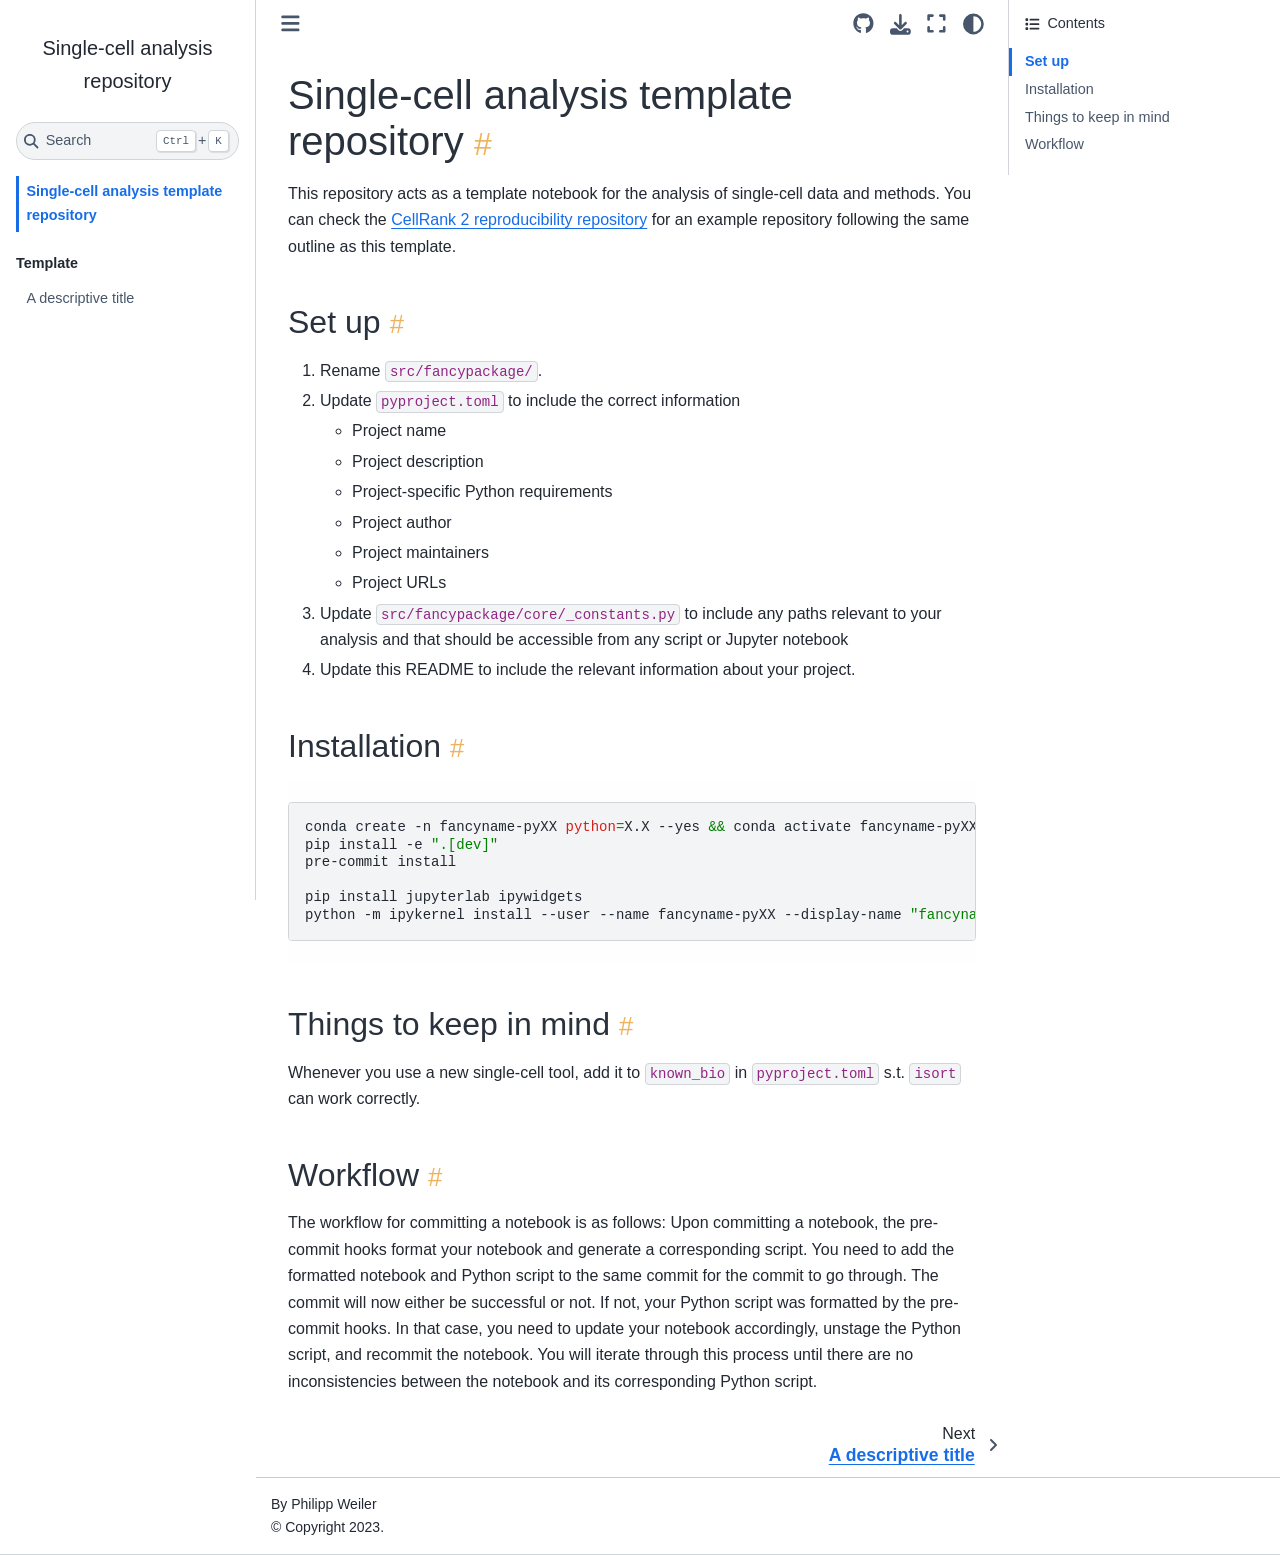
==== index.html @ 17a6f29c "deploy: 4cefc7e1fbfadb2bdd1f7633f58a3c7059474a05" ====
<!DOCTYPE html>


<html lang="en" data-content_root="./" >

  <head>
    <meta charset="utf-8" />
    <meta name="viewport" content="width=device-width, initial-scale=1.0" /><meta name="viewport" content="width=device-width, initial-scale=1" />

    <title>Single-cell analysis template repository &#8212; Single-cell analysis repository</title>
  
  
  
  <script data-cfasync="false">
    document.documentElement.dataset.mode = localStorage.getItem("mode") || "";
    document.documentElement.dataset.theme = localStorage.getItem("theme") || "light";
  </script>
  
  <!-- Loaded before other Sphinx assets -->
  <link href="_static/styles/theme.css?digest=8d27b9dea8ad943066ae" rel="stylesheet" />
<link href="_static/styles/bootstrap.css?digest=8d27b9dea8ad943066ae" rel="stylesheet" />
<link href="_static/styles/pydata-sphinx-theme.css?digest=8d27b9dea8ad943066ae" rel="stylesheet" />

  
  <link href="_static/vendor/fontawesome/6.5.1/css/all.min.css?digest=8d27b9dea8ad943066ae" rel="stylesheet" />
  <link rel="preload" as="font" type="font/woff2" crossorigin href="_static/vendor/fontawesome/6.5.1/webfonts/fa-solid-900.woff2" />
<link rel="preload" as="font" type="font/woff2" crossorigin href="_static/vendor/fontawesome/6.5.1/webfonts/fa-brands-400.woff2" />
<link rel="preload" as="font" type="font/woff2" crossorigin href="_static/vendor/fontawesome/6.5.1/webfonts/fa-regular-400.woff2" />

    <link rel="stylesheet" type="text/css" href="_static/pygments.css?v=fa44fd50" />
    <link rel="stylesheet" type="text/css" href="_static/styles/sphinx-book-theme.css?v=384b581d" />
    <link rel="stylesheet" type="text/css" href="_static/togglebutton.css?v=13237357" />
    <link rel="stylesheet" type="text/css" href="_static/copybutton.css?v=76b2166b" />
    <link rel="stylesheet" type="text/css" href="_static/mystnb.4510f1fc1dee50b3e5859aac5469c37c29e427902b24a333a5f9fcb2f0b3ac41.css" />
    <link rel="stylesheet" type="text/css" href="_static/sphinx-thebe.css?v=4fa983c6" />
    <link rel="stylesheet" type="text/css" href="_static/design-style.1e8bd061cd6da7fc9cf755528e8ffc24.min.css?v=0a3b3ea7" />
  
  <!-- Pre-loaded scripts that we'll load fully later -->
  <link rel="preload" as="script" href="_static/scripts/bootstrap.js?digest=8d27b9dea8ad943066ae" />
<link rel="preload" as="script" href="_static/scripts/pydata-sphinx-theme.js?digest=8d27b9dea8ad943066ae" />
  <script src="_static/vendor/fontawesome/6.5.1/js/all.min.js?digest=8d27b9dea8ad943066ae"></script>

    <script src="_static/documentation_options.js?v=9eb32ce0"></script>
    <script src="_static/doctools.js?v=888ff710"></script>
    <script src="_static/sphinx_highlight.js?v=dc90522c"></script>
    <script src="_static/clipboard.min.js?v=a7894cd8"></script>
    <script src="_static/copybutton.js?v=f281be69"></script>
    <script src="_static/scripts/sphinx-book-theme.js?v=efea14e4"></script>
    <script>let toggleHintShow = 'Click to show';</script>
    <script>let toggleHintHide = 'Click to hide';</script>
    <script>let toggleOpenOnPrint = 'true';</script>
    <script src="_static/togglebutton.js?v=4a39c7ea"></script>
    <script>var togglebuttonSelector = '.toggle, .admonition.dropdown';</script>
    <script src="_static/design-tabs.js?v=36754332"></script>
    <script>const THEBE_JS_URL = "https://unpkg.com/thebe@0.8.2/lib/index.js"; const thebe_selector = ".thebe,.cell"; const thebe_selector_input = "pre"; const thebe_selector_output = ".output, .cell_output"</script>
    <script async="async" src="_static/sphinx-thebe.js?v=c100c467"></script>
    <script>var togglebuttonSelector = '.toggle, .admonition.dropdown';</script>
    <script>const THEBE_JS_URL = "https://unpkg.com/thebe@0.8.2/lib/index.js"; const thebe_selector = ".thebe,.cell"; const thebe_selector_input = "pre"; const thebe_selector_output = ".output, .cell_output"</script>
    <script>DOCUMENTATION_OPTIONS.pagename = 'index';</script>
    <link rel="index" title="Index" href="genindex.html" />
    <link rel="search" title="Search" href="search.html" />
    <link rel="next" title="A descriptive title" href="template.html" />
  <meta name="viewport" content="width=device-width, initial-scale=1"/>
  <meta name="docsearch:language" content="en"/>
  </head>
  
  
  <body data-bs-spy="scroll" data-bs-target=".bd-toc-nav" data-offset="180" data-bs-root-margin="0px 0px -60%" data-default-mode="">

  
  
  <a id="pst-skip-link" class="skip-link" href="#main-content">Skip to main content</a>
  
  <div id="pst-scroll-pixel-helper"></div>
  
  <button type="button" class="btn rounded-pill" id="pst-back-to-top">
    <i class="fa-solid fa-arrow-up"></i>
    Back to top
  </button>

  
  <input type="checkbox"
          class="sidebar-toggle"
          name="__primary"
          id="__primary"/>
  <label class="overlay overlay-primary" for="__primary"></label>
  
  <input type="checkbox"
          class="sidebar-toggle"
          name="__secondary"
          id="__secondary"/>
  <label class="overlay overlay-secondary" for="__secondary"></label>
  
  <div class="search-button__wrapper">
    <div class="search-button__overlay"></div>
    <div class="search-button__search-container">
<form class="bd-search d-flex align-items-center"
      action="search.html"
      method="get">
  <i class="fa-solid fa-magnifying-glass"></i>
  <input type="search"
         class="form-control"
         name="q"
         id="search-input"
         placeholder="Search this book..."
         aria-label="Search this book..."
         autocomplete="off"
         autocorrect="off"
         autocapitalize="off"
         spellcheck="false"/>
  <span class="search-button__kbd-shortcut"><kbd class="kbd-shortcut__modifier">Ctrl</kbd>+<kbd>K</kbd></span>
</form></div>
  </div>
  
    <header class="bd-header navbar navbar-expand-lg bd-navbar">
    </header>
  

  <div class="bd-container">
    <div class="bd-container__inner bd-page-width">
      
      
      
        
      
      <div class="bd-sidebar-primary bd-sidebar">
        

  
  <div class="sidebar-header-items sidebar-primary__section">
    
    
    
    
  </div>
  
    <div class="sidebar-primary-items__start sidebar-primary__section">
        <div class="sidebar-primary-item">

  

<a class="navbar-brand logo" href="#">
  
  
  
  
  
  
    <p class="title logo__title">Single-cell analysis repository</p>
  
</a></div>
        <div class="sidebar-primary-item">

 <script>
 document.write(`
   <button class="btn navbar-btn search-button-field search-button__button" title="Search" aria-label="Search" data-bs-placement="bottom" data-bs-toggle="tooltip">
    <i class="fa-solid fa-magnifying-glass"></i>
    <span class="search-button__default-text">Search</span>
    <span class="search-button__kbd-shortcut"><kbd class="kbd-shortcut__modifier">Ctrl</kbd>+<kbd class="kbd-shortcut__modifier">K</kbd></span>
   </button>
 `);
 </script></div>
        <div class="sidebar-primary-item"><nav class="bd-links bd-docs-nav" aria-label="Main">
    <div class="bd-toc-item navbar-nav active">
        
        <ul class="nav bd-sidenav bd-sidenav__home-link">
            <li class="toctree-l1 current active">
                <a class="reference internal" href="#">
                    Single-cell analysis template repository
                </a>
            </li>
        </ul>
        <p aria-level="2" class="caption" role="heading"><span class="caption-text">Template</span></p>
<ul class="nav bd-sidenav">
<li class="toctree-l1"><a class="reference internal" href="template.html">A descriptive title</a></li>
</ul>

    </div>
</nav></div>
    </div>
  
  
  <div class="sidebar-primary-items__end sidebar-primary__section">
  </div>
  
  <div id="rtd-footer-container"></div>


      </div>
      
      <main id="main-content" class="bd-main">
        
        

<div class="sbt-scroll-pixel-helper"></div>

          <div class="bd-content">
            <div class="bd-article-container">
              
              <div class="bd-header-article">
<div class="header-article-items header-article__inner">
  
    <div class="header-article-items__start">
      
        <div class="header-article-item"><label class="sidebar-toggle primary-toggle btn btn-sm" for="__primary" title="Toggle primary sidebar" data-bs-placement="bottom" data-bs-toggle="tooltip">
  <span class="fa-solid fa-bars"></span>
</label></div>
      
    </div>
  
  
    <div class="header-article-items__end">
      
        <div class="header-article-item">

<div class="article-header-buttons">


<a href="https://github.com/WeilerP/sc_analysis_template" target="_blank"
   class="btn btn-sm btn-source-repository-button"
   title="Source repository"
   data-bs-placement="bottom" data-bs-toggle="tooltip"
>
  

<span class="btn__icon-container">
  <i class="fab fa-github"></i>
  </span>

</a>






<div class="dropdown dropdown-download-buttons">
  <button class="btn dropdown-toggle" type="button" data-bs-toggle="dropdown" aria-expanded="false" aria-label="Download this page">
    <i class="fas fa-download"></i>
  </button>
  <ul class="dropdown-menu">
      
      
      
      <li><a href="_sources/index.md" target="_blank"
   class="btn btn-sm btn-download-source-button dropdown-item"
   title="Download source file"
   data-bs-placement="left" data-bs-toggle="tooltip"
>
  

<span class="btn__icon-container">
  <i class="fas fa-file"></i>
  </span>
<span class="btn__text-container">.md</span>
</a>
</li>
      
      
      
      
      <li>
<button onclick="window.print()"
  class="btn btn-sm btn-download-pdf-button dropdown-item"
  title="Print to PDF"
  data-bs-placement="left" data-bs-toggle="tooltip"
>
  

<span class="btn__icon-container">
  <i class="fas fa-file-pdf"></i>
  </span>
<span class="btn__text-container">.pdf</span>
</button>
</li>
      
  </ul>
</div>




<button onclick="toggleFullScreen()"
  class="btn btn-sm btn-fullscreen-button"
  title="Fullscreen mode"
  data-bs-placement="bottom" data-bs-toggle="tooltip"
>
  

<span class="btn__icon-container">
  <i class="fas fa-expand"></i>
  </span>

</button>



<script>
document.write(`
  <button class="btn btn-sm navbar-btn theme-switch-button" title="light/dark" aria-label="light/dark" data-bs-placement="bottom" data-bs-toggle="tooltip">
    <span class="theme-switch nav-link" data-mode="light"><i class="fa-solid fa-sun fa-lg"></i></span>
    <span class="theme-switch nav-link" data-mode="dark"><i class="fa-solid fa-moon fa-lg"></i></span>
    <span class="theme-switch nav-link" data-mode="auto"><i class="fa-solid fa-circle-half-stroke fa-lg"></i></span>
  </button>
`);
</script>


<script>
document.write(`
  <button class="btn btn-sm navbar-btn search-button search-button__button" title="Search" aria-label="Search" data-bs-placement="bottom" data-bs-toggle="tooltip">
    <i class="fa-solid fa-magnifying-glass fa-lg"></i>
  </button>
`);
</script>
<label class="sidebar-toggle secondary-toggle btn btn-sm" for="__secondary"title="Toggle secondary sidebar" data-bs-placement="bottom" data-bs-toggle="tooltip">
    <span class="fa-solid fa-list"></span>
</label>
</div></div>
      
    </div>
  
</div>
</div>
              
              

<div id="jb-print-docs-body" class="onlyprint">
    <h1>Single-cell analysis template repository</h1>
    <!-- Table of contents -->
    <div id="print-main-content">
        <div id="jb-print-toc">
            
            <div>
                <h2> Contents </h2>
            </div>
            <nav aria-label="Page">
                <ul class="visible nav section-nav flex-column">
<li class="toc-h2 nav-item toc-entry"><a class="reference internal nav-link" href="#set-up">Set up</a></li>
<li class="toc-h2 nav-item toc-entry"><a class="reference internal nav-link" href="#installation">Installation</a></li>
<li class="toc-h2 nav-item toc-entry"><a class="reference internal nav-link" href="#things-to-keep-in-mind">Things to keep in mind</a></li>
<li class="toc-h2 nav-item toc-entry"><a class="reference internal nav-link" href="#workflow">Workflow</a></li>
</ul>
            </nav>
        </div>
    </div>
</div>

              
                
<div id="searchbox"></div>
                <article class="bd-article">
                  
  <section class="tex2jax_ignore mathjax_ignore" id="single-cell-analysis-template-repository">
<h1>Single-cell analysis template repository<a class="headerlink" href="#single-cell-analysis-template-repository" title="Link to this heading">#</a></h1>
<p>This repository acts as a template notebook for the analysis of single-cell data and methods.
You can check the <a class="reference external" href="https://github.com/theislab/cellrank2_reproducibility">CellRank 2 reproducibility repository</a>
for an example repository following the same outline as this template.</p>
<section id="set-up">
<h2>Set up<a class="headerlink" href="#set-up" title="Link to this heading">#</a></h2>
<ol class="arabic simple">
<li><p>Rename <code class="docutils literal notranslate"><span class="pre">src/fancypackage/</span></code>.</p></li>
<li><p>Update <code class="docutils literal notranslate"><span class="pre">pyproject.toml</span></code> to include the correct information</p>
<ul class="simple">
<li><p>Project name</p></li>
<li><p>Project description</p></li>
<li><p>Project-specific Python requirements</p></li>
<li><p>Project author</p></li>
<li><p>Project maintainers</p></li>
<li><p>Project URLs</p></li>
</ul>
</li>
<li><p>Update <code class="docutils literal notranslate"><span class="pre">src/fancypackage/core/_constants.py</span></code> to include any paths relevant to your analysis and that should be accessible from any script or Jupyter notebook</p></li>
<li><p>Update this README to include the relevant information about your project.</p></li>
</ol>
</section>
<section id="installation">
<h2>Installation<a class="headerlink" href="#installation" title="Link to this heading">#</a></h2>
<div class="highlight-bash notranslate"><div class="highlight"><pre><span></span>conda<span class="w"> </span>create<span class="w"> </span>-n<span class="w"> </span>fancyname-pyXX<span class="w"> </span><span class="nv">python</span><span class="o">=</span>X.X<span class="w"> </span>--yes<span class="w"> </span><span class="o">&amp;&amp;</span><span class="w"> </span>conda<span class="w"> </span>activate<span class="w"> </span>fancyname-pyXX
pip<span class="w"> </span>install<span class="w"> </span>-e<span class="w"> </span><span class="s2">&quot;.[dev]&quot;</span>
pre-commit<span class="w"> </span>install

pip<span class="w"> </span>install<span class="w"> </span>jupyterlab<span class="w"> </span>ipywidgets
python<span class="w"> </span>-m<span class="w"> </span>ipykernel<span class="w"> </span>install<span class="w"> </span>--user<span class="w"> </span>--name<span class="w"> </span>fancyname-pyXX<span class="w"> </span>--display-name<span class="w"> </span><span class="s2">&quot;fancyname-pyXX&quot;</span>
</pre></div>
</div>
</section>
<section id="things-to-keep-in-mind">
<h2>Things to keep in mind<a class="headerlink" href="#things-to-keep-in-mind" title="Link to this heading">#</a></h2>
<p>Whenever you use a new single-cell tool, add it to <code class="docutils literal notranslate"><span class="pre">known_bio</span></code> in <code class="docutils literal notranslate"><span class="pre">pyproject.toml</span></code> s.t. <code class="docutils literal notranslate"><span class="pre">isort</span></code> can work correctly.</p>
</section>
<section id="workflow">
<h2>Workflow<a class="headerlink" href="#workflow" title="Link to this heading">#</a></h2>
<p>The workflow for committing a notebook is as follows: Upon committing a notebook, the pre-commit hooks format your notebook
and generate a corresponding script. You need to add the formatted notebook and Python script to the same commit for the commit to go through. The commit will now either be successful or not. If not, your Python script was formatted by the pre-commit hooks. In that case, you need to update your notebook accordingly, unstage the Python script, and recommit the notebook. You will iterate through this process until there are no inconsistencies between the notebook and its corresponding Python script.</p>
</section>
<div class="toctree-wrapper compound">
</div>
</section>

    <script type="text/x-thebe-config">
    {
        requestKernel: true,
        binderOptions: {
            repo: "binder-examples/jupyter-stacks-datascience",
            ref: "master",
        },
        codeMirrorConfig: {
            theme: "abcdef",
            mode: "python"
        },
        kernelOptions: {
            name: "python3",
            path: "./."
        },
        predefinedOutput: true
    }
    </script>
    <script>kernelName = 'python3'</script>

                </article>
              

              
              
              
              
                <footer class="prev-next-footer">
                  
<div class="prev-next-area">
    <a class="right-next"
       href="template.html"
       title="next page">
      <div class="prev-next-info">
        <p class="prev-next-subtitle">next</p>
        <p class="prev-next-title">A descriptive title</p>
      </div>
      <i class="fa-solid fa-angle-right"></i>
    </a>
</div>
                </footer>
              
            </div>
            
            
              
                <div class="bd-sidebar-secondary bd-toc"><div class="sidebar-secondary-items sidebar-secondary__inner">


  <div class="sidebar-secondary-item">
  <div class="page-toc tocsection onthispage">
    <i class="fa-solid fa-list"></i> Contents
  </div>
  <nav class="bd-toc-nav page-toc">
    <ul class="visible nav section-nav flex-column">
<li class="toc-h2 nav-item toc-entry"><a class="reference internal nav-link" href="#set-up">Set up</a></li>
<li class="toc-h2 nav-item toc-entry"><a class="reference internal nav-link" href="#installation">Installation</a></li>
<li class="toc-h2 nav-item toc-entry"><a class="reference internal nav-link" href="#things-to-keep-in-mind">Things to keep in mind</a></li>
<li class="toc-h2 nav-item toc-entry"><a class="reference internal nav-link" href="#workflow">Workflow</a></li>
</ul>
  </nav></div>

</div></div>
              
            
          </div>
          <footer class="bd-footer-content">
            
<div class="bd-footer-content__inner container">
  
  <div class="footer-item">
    
<p class="component-author">
By Philipp Weiler
</p>

  </div>
  
  <div class="footer-item">
    

  <p class="copyright">
    
      © Copyright 2023.
      <br/>
    
  </p>

  </div>
  
  <div class="footer-item">
    
  </div>
  
  <div class="footer-item">
    
  </div>
  
</div>
          </footer>
        

      </main>
    </div>
  </div>
  
  <!-- Scripts loaded after <body> so the DOM is not blocked -->
  <script src="_static/scripts/bootstrap.js?digest=8d27b9dea8ad943066ae"></script>
<script src="_static/scripts/pydata-sphinx-theme.js?digest=8d27b9dea8ad943066ae"></script>

  <footer class="bd-footer">
  </footer>
  </body>
</html>
---- _static/styles/pydata-sphinx-theme.css ----
html{--pst-header-height:4rem;--pst-header-article-height:calc(var(--pst-header-height)*2/3);--pst-sidebar-secondary:17rem;--pst-font-size-base:1rem;--pst-font-size-h1:2.5rem;--pst-font-size-h2:2rem;--pst-font-size-h3:1.75rem;--pst-font-size-h4:1.5rem;--pst-font-size-h5:1.25rem;--pst-font-size-h6:1.1rem;--pst-font-size-milli:0.9rem;--pst-sidebar-font-size:0.9rem;--pst-sidebar-font-size-mobile:1.1rem;--pst-sidebar-header-font-size:1.2rem;--pst-sidebar-header-font-weight:600;--pst-admonition-font-weight-heading:600;--pst-font-weight-caption:300;--pst-font-weight-heading:400;--pst-font-family-base-system:-apple-system,BlinkMacSystemFont,Segoe UI,"Helvetica Neue",Arial,sans-serif,Apple Color Emoji,Segoe UI Emoji,Segoe UI Symbol;--pst-font-family-monospace-system:"SFMono-Regular",Menlo,Consolas,Monaco,Liberation Mono,Lucida Console,monospace;--pst-font-family-base:var(--pst-font-family-base-system);--pst-font-family-heading:var(--pst-font-family-base-system);--pst-font-family-monospace:var(--pst-font-family-monospace-system);--pst-font-size-icon:1.5rem;--pst-icon-check-circle:"";--pst-icon-info-circle:"";--pst-icon-exclamation-triangle:"";--pst-icon-exclamation-circle:"";--pst-icon-times-circle:"";--pst-icon-lightbulb:"";--pst-icon-download:"";--pst-icon-angle-left:"";--pst-icon-angle-right:"";--pst-icon-external-link:"";--pst-icon-search-minus:"";--pst-icon-github:"";--pst-icon-gitlab:"";--pst-icon-share:"";--pst-icon-bell:"";--pst-icon-pencil:"";--pst-breadcrumb-divider:"";--pst-icon-admonition-default:var(--pst-icon-bell);--pst-icon-admonition-note:var(--pst-icon-info-circle);--pst-icon-admonition-attention:var(--pst-icon-exclamation-circle);--pst-icon-admonition-caution:var(--pst-icon-exclamation-triangle);--pst-icon-admonition-warning:var(--pst-icon-exclamation-triangle);--pst-icon-admonition-danger:var(--pst-icon-exclamation-triangle);--pst-icon-admonition-error:var(--pst-icon-times-circle);--pst-icon-admonition-hint:var(--pst-icon-lightbulb);--pst-icon-admonition-tip:var(--pst-icon-lightbulb);--pst-icon-admonition-important:var(--pst-icon-exclamation-circle);--pst-icon-admonition-seealso:var(--pst-icon-share);--pst-icon-admonition-todo:var(--pst-icon-pencil);--pst-icon-versionmodified-default:var(--pst-icon-exclamation-circle);--pst-icon-versionmodified-added:var(--pst-icon-exclamation-circle);--pst-icon-versionmodified-changed:var(--pst-icon-exclamation-circle);--pst-icon-versionmodified-deprecated:var(--pst-icon-exclamation-circle);font-size:var(--pst-font-size-base);scroll-padding-top:calc(var(--pst-header-height) + 1rem)}body{background-color:var(--pst-color-background);color:var(--pst-color-text-base);display:flex;flex-direction:column;font-family:var(--pst-font-family-base);font-weight:400;line-height:1.65;min-height:100vh}body::-webkit-scrollbar-track{background:var(--pst-color-background)}p{color:var(--pst-color-text-base);font-size:1em;margin-bottom:1.15rem}p.rubric{border-bottom:1px solid var(--pst-color-border)}p.centered{text-align:center}a{word-wrap:break-word;color:var(--pst-color-link);text-decoration:underline;text-decoration-thickness:max(1px,.0625rem);text-underline-offset:.1578em}a:hover{text-decoration-skip:none;color:var(--pst-color-link-hover);text-decoration-skip-ink:none;text-decoration-thickness:max(3px,.1875rem,.12em)}a:active,a:visited{color:var(--pst-color-link)}a:visited:hover{color:var(--pst-color-link-hover)}a:focus-visible{outline:2px solid var(--pst-color-accent)}a.headerlink{color:var(--pst-color-secondary);font-size:.8em;margin-left:.2em;opacity:.7;padding:0 4px;text-decoration:none;transition:all .2s ease-out;user-select:none}a.headerlink:hover{opacity:1}a.github:before,a.gitlab:before{color:var(--pst-color-text-muted);font:var(--fa-font-brands);margin-right:.25rem}a.github:before{content:var(--pst-icon-github)}a.gitlab:before{content:var(--pst-icon-gitlab)}.heading-style,h1,h2,h3,h4,h5,h6{font-family:var(--pst-font-family-heading);font-weight:var(--pst-font-weight-heading);line-height:1.15;margin:2.75rem 0 1.05rem}h1{font-size:var(--pst-font-size-h1);margin-top:0}h1,h2{color:var(--pst-heading-color)}h2{font-size:var(--pst-font-size-h2)}h3{font-size:var(--pst-font-size-h3)}h3,h4{color:var(--pst-heading-color)}h4{font-size:var(--pst-font-size-h4)}h5{font-size:var(--pst-font-size-h5)}h5,h6{color:var(--pst-color-text-base)}h6{font-size:var(--pst-font-size-h6)}.text_small,small{font-size:var(--pst-font-size-milli)}hr{border:0;border-top:1px solid var(--pst-color-border)}code,kbd,pre,samp{font-family:var(--pst-font-family-monospace)}kbd{background-color:var(--pst-color-on-background);color:var(--pst-color-text-muted)}kbd:not(.compound){border:1px solid var(--pst-color-border);box-shadow:1px 1px 1px var(--pst-color-shadow);margin:0 .1rem;padding:.1rem .4rem}code{color:var(--pst-color-inline-code)}pre{background-color:var(--pst-color-surface);border:1px solid var(--pst-color-border);border-radius:.25rem;color:var(--pst-color-text-base);line-height:1.2em;margin:1.5em 0;padding:1rem}pre .linenos{opacity:.8;padding-right:10px}#pst-back-to-top{background-color:var(--pst-color-secondary);border:none;color:var(--pst-color-secondary-text);display:none;left:50vw;position:fixed;top:90vh;transform:translate(-50%);z-index:1080}.skip-link{background-color:var(--pst-color-warning);border-bottom:1px solid var(--pst-color-border);color:var(--pst-color-warning-text)!important;left:0;padding:.5rem;position:fixed;right:0;text-align:center;top:0;transform:translateY(-100%);transition:transform .15s ease-in-out;z-index:1055}.skip-link:focus{outline:3px solid #14181e;transform:translateY(0)}.bd-container{display:flex;flex-grow:1;justify-content:center}.bd-container .bd-container__inner{display:flex}.bd-page-width{width:100%}@media(min-width:960px){.bd-page-width{max-width:88rem}}.bd-header-announcement,.bd-header-version-warning{align-items:center;display:flex;justify-content:center;min-height:3rem;padding:.5rem 12.5%;position:relative;text-align:center;width:100%}@media(max-width:959.98px){.bd-header-announcement,.bd-header-version-warning{padding:.5rem 2%}}.bd-header-announcement p,.bd-header-version-warning p{font-weight:700;margin:0}.bd-header-announcement:after,.bd-header-version-warning:after{content:"";height:100%;left:0;position:absolute;top:0;width:100%;z-index:-1}.bd-header-announcement:empty,.bd-header-version-warning:empty{display:none}.bd-header-announcement a,.bd-header-version-warning a{color:var(--pst-color-inline-code-links)}.bd-header-announcement:after{background-color:var(--pst-color-secondary-bg)}.bd-header-version-warning:after{background-color:var(--pst-color-danger-bg)}.bd-main{display:flex;flex-direction:column;flex-grow:1;min-width:0}.bd-main .bd-content{display:flex;height:100%;justify-content:center}.bd-main .bd-content .bd-article-container{display:flex;flex-direction:column;justify-content:start;max-width:60em;overflow-x:auto;padding:1rem;width:100%}@media(min-width:1200px){.bd-main .bd-content .bd-article-container .bd-article{padding-left:2rem;padding-top:1.5rem}}.bd-footer{border-top:1px solid var(--pst-color-border);width:100%}.bd-footer .bd-footer__inner{display:flex;flex-grow:1;margin:auto;padding:1rem}.bd-footer .footer-items__center,.bd-footer .footer-items__end,.bd-footer .footer-items__start{display:flex;flex-direction:column;flex-grow:1;gap:.5rem;justify-content:center}.bd-footer .footer-items__center{text-align:center}.bd-footer .footer-items__end{text-align:end}.bd-footer .footer-item p{margin-bottom:0}.bd-footer-article{margin-top:auto}.bd-footer-article .footer-article-items{display:flex;flex-direction:column}.bd-footer-content .footer-content-items{display:flex;flex-direction:column;margin-top:auto}.bd-header{background:var(--pst-color-on-background)!important;box-shadow:0 .125rem .25rem 0 var(--pst-color-shadow);justify-content:center;max-width:100vw;padding:0;position:sticky;top:0;width:100%;z-index:1030}.bd-header .bd-header__inner{align-items:center;display:flex;height:fit-content;padding-left:1rem;padding-right:1rem}.bd-header .navbar-item{align-items:center;display:flex;height:var(--pst-header-height);max-height:var(--pst-header-height)}.bd-header .navbar-header-items{flex-shrink:1}@media(min-width:960px){.bd-header .navbar-header-items{display:flex;flex-grow:1;padding:0 0 0 .5rem}}.bd-header .navbar-header-items__center,.bd-header .navbar-header-items__end,.bd-header .navbar-header-items__start{align-items:center;display:flex;flex-flow:wrap;row-gap:0}.bd-header .navbar-header-items__center,.bd-header .navbar-header-items__end{column-gap:1rem}.bd-header .navbar-header-items__start{flex-shrink:0;gap:.5rem;margin-right:auto}.bd-header .navbar-header-items__end{justify-content:end}.bd-header .navbar-nav{display:flex}@media(min-width:960px){.bd-header .navbar-nav{align-items:center}}.bd-header .navbar-nav li a.nav-link{color:var(--pst-color-text-muted);text-decoration:none}.bd-header .navbar-nav li a.nav-link:hover{text-decoration-skip:none;color:var(--pst-color-link-hover);text-decoration:underline;text-decoration-skip-ink:none;text-decoration-thickness:max(1px,.0625rem);text-decoration-thickness:max(3px,.1875rem,.12em);text-underline-offset:.1578em}.bd-header .navbar-nav li a.nav-link:focus-visible{outline:2px solid var(--pst-color-accent)}.bd-header .navbar-nav>.current>.nav-link{border-bottom:max(3px,.1875rem,.12em) solid var(--pst-color-primary);color:var(--pst-color-primary);font-weight:600}.bd-header .navbar-nav .dropdown button{border:none;color:var(--pst-color-text-muted);display:unset}.bd-header .navbar-nav .dropdown button:hover{text-decoration-skip:none;color:var(--pst-color-link-hover);text-decoration:underline;text-decoration-skip-ink:none;text-decoration-thickness:max(1px,.0625rem);text-decoration-thickness:max(3px,.1875rem,.12em);text-underline-offset:.1578em}.bd-header .navbar-nav .dropdown button:focus-visible{outline:2px solid var(--pst-color-accent)}.bd-header .navbar-nav .dropdown .dropdown-menu{background-color:var(--pst-color-on-background);border:1px solid var(--pst-color-border);box-shadow:0 0 .3rem .1rem var(--pst-color-shadow);margin:.5rem 0;min-width:20rem;padding:.5rem 0;z-index:1070}.bd-header .navbar-nav .dropdown .dropdown-menu .dropdown-item{padding:.25rem 1.5rem}.bd-header .navbar-nav .dropdown .dropdown-menu .dropdown-item:focus:not(:hover):not(:active){background-color:inherit}.bd-header .navbar-nav .dropdown .dropdown-menu:not(.show){display:none}@media(min-width:960px){.navbar-center-items .navbar-item{display:inline-block}}.nav-link{transition:none}.nav-link:hover{text-decoration-skip:none;color:var(--pst-color-link-hover);text-decoration:underline;text-decoration-skip-ink:none;text-decoration-thickness:max(1px,.0625rem);text-decoration-thickness:max(3px,.1875rem,.12em);text-underline-offset:.1578em}.nav-link.nav-external:after{content:var(--pst-icon-external-link);font:var(--fa-font-solid);font-size:.75em;margin-left:.3em}.bd-navbar-elements li.nav-item i{font-size:.7rem;padding-left:2px;vertical-align:middle}.bd-header label.sidebar-toggle{align-items:center;color:var(--pst-color-muted);cursor:pointer;display:flex;font-size:var(--pst-font-size-icon);margin-bottom:0;padding-bottom:.25rem}.bd-header label.primary-toggle{margin-right:1rem}@media(min-width:960px){.bd-header label.primary-toggle{display:none}}.bd-header label.secondary-toggle{margin-left:1rem}@media(min-width:1200px){.bd-header label.secondary-toggle{display:none}}.bd-header label:hover{box-shadow:0 max(3px,.1875rem,.12em) 0 var(--pst-color-link-hover);color:var(--pst-color-link-hover)}.bd-header label:focus-visible{outline:2px solid var(--pst-color-accent)}.bd-header .navbar-header-items{display:none}@media(min-width:960px){.bd-header .navbar-header-items{display:inherit}}.navbar-persistent--mobile{margin-left:auto}@media(min-width:960px){.navbar-persistent--mobile{display:none}}.navbar-persistent--container{display:none}@media(min-width:960px){.navbar-persistent--container{display:flex}}.header-article__inner{display:flex;padding:0 .5rem}.header-article__inner .header-article-item{height:var(--pst-header-article-height);min-height:var(--pst-header-article-height)}.header-article__inner .header-article-items__end,.header-article__inner .header-article-items__start{align-items:start;display:flex;gap:.5rem}.header-article__inner .header-article-items__end{margin-left:auto}.bd-sidebar-primary{background-color:var(--pst-color-background);border-right:1px solid var(--pst-color-border);display:flex;flex:0 0 auto;flex-direction:column;font-size:var(--pst-sidebar-font-size-mobile);gap:1rem;max-height:calc(100vh - var(--pst-header-height));overflow-y:auto;padding:2rem 1rem 1rem;position:sticky;top:var(--pst-header-height);width:25%}@media(min-width:960px){.bd-sidebar-primary{font-size:var(--pst-sidebar-font-size)}}.bd-sidebar-primary .nav-link{font-size:var(--pst-sidebar-font-size-mobile)}.bd-sidebar-primary.no-sidebar{border-right:0}@media(min-width:960px){.bd-sidebar-primary.hide-on-wide{display:none}}.bd-sidebar-primary h1,.bd-sidebar-primary h2,.bd-sidebar-primary h3,.bd-sidebar-primary h4{color:var(--pst-color-text-base)}.bd-sidebar-primary .sidebar-primary-items__end .sidebar-primary-item,.bd-sidebar-primary .sidebar-primary-items__start .sidebar-primary-item{padding:.5rem 0}.bd-sidebar-primary .sidebar-header-items{display:flex;flex-direction:column}.bd-sidebar-primary .sidebar-header-items .sidebar-header-items__title{color:var(--pst-color-text-base);font-size:var(--pst-sidebar-header-font-size);font-weight:var(--pst-sidebar-header-font-weight);margin-bottom:.5rem}.bd-sidebar-primary .sidebar-header-items .nav-item.dropdown button{display:none}.bd-sidebar-primary .sidebar-header-items .nav-item.dropdown .dropdown-menu{background-color:inherit;border:none;display:flex;flex-direction:column;font-size:inherit;margin:0;padding:0}.bd-sidebar-primary .sidebar-header-items .sidebar-header-items__center{display:flex;flex-direction:column}.bd-sidebar-primary .sidebar-header-items .sidebar-header-items__end{align-items:center;display:flex;gap:.5rem}@media(min-width:960px){.bd-sidebar-primary .sidebar-header-items{display:none}}.bd-sidebar-primary .sidebar-primary-items__start{border-top:1px solid var(--pst-color-border)}@media(min-width:960px){.bd-sidebar-primary .sidebar-primary-items__start{border-top:none}}.bd-sidebar-primary .sidebar-primary-items__end{margin-bottom:1em;margin-top:auto}.bd-sidebar-primary .list-caption{list-style:none;padding-left:0}.bd-sidebar-primary li{position:relative}.bd-sidebar-primary li.has-children>.reference{padding-right:30px}.bd-sidebar-primary label.toctree-toggle{align-items:center;cursor:pointer;display:flex;height:30px;justify-content:center;position:absolute;right:0;top:0;width:30px}.bd-sidebar-primary label.toctree-toggle:hover{background:var(--pst-color-surface)}.bd-sidebar-primary label.toctree-toggle i{display:inline-block;font-size:.75rem;text-align:center}.bd-sidebar-primary label.toctree-toggle i:hover{color:var(--pst-color-primary)}.bd-sidebar-primary .label-parts{height:100%;width:100%}.bd-sidebar-primary .label-parts:hover{background:none}.bd-sidebar-primary .label-parts i{position:absolute;right:0;top:.3em;width:30px}nav.bd-links{margin-right:-1rem}@media(min-width:960px){nav.bd-links{display:block}}nav.bd-links ul{list-style:none}nav.bd-links ul ul{padding:0 0 0 1rem}nav.bd-links li>a{box-shadow:none;color:var(--pst-color-text-muted);display:block;padding:.25rem .65rem;text-decoration:none}nav.bd-links li>a:hover{text-decoration-skip:none;background-color:transparent;text-decoration:underline;text-decoration-skip-ink:none;text-decoration-thickness:max(3px,.1875rem,.12em)}nav.bd-links li>a:active,nav.bd-links li>a:hover{color:var(--pst-color-link-hover)}nav.bd-links li>a.reference.external:after{content:var(--pst-icon-external-link);font:var(--fa-font-solid);font-size:.75em;margin-left:.3em}nav.bd-links .current>a{background-color:transparent;box-shadow:inset max(3px,.1875rem,.12em) 0 0 var(--pst-color-primary);color:var(--pst-color-primary);font-weight:600}nav.bd-links p.bd-links__title{font-size:var(--pst-sidebar-header-font-size)}nav.bd-links p.bd-links__title,nav.bd-links p.caption{font-weight:var(--pst-sidebar-header-font-weight);margin-bottom:.5rem}nav.bd-links p.caption{color:var(--pst-color-text-base);font-size:var(--pst-sidebar-font-size-mobile);margin-top:1.25rem;position:relative}nav.bd-links p.caption:first-child{margin-top:0}@media(min-width:960px){nav.bd-links p.caption{font-size:var(--pst-sidebar-font-size)}}.bd-sidebar-secondary{background-color:var(--pst-color-background);display:flex;flex-direction:column;flex-shrink:0;font-size:var(--pst-sidebar-font-size-mobile);max-height:calc(100vh - var(--pst-header-height));order:2;overflow-y:auto;padding:2rem 1rem 1rem;position:sticky;top:var(--pst-header-height);width:var(--pst-sidebar-secondary)}@media(min-width:1200px){.bd-sidebar-secondary{font-size:var(--pst-sidebar-font-size)}}.sidebar-secondary-item{padding:.5rem}@media(min-width:1200px){.sidebar-secondary-item{border-left:1px solid var(--pst-color-border);padding-left:1rem}}.sidebar-secondary-item i{padding-right:.5rem}input.sidebar-toggle{display:none}label.overlay{background-color:#000;height:0;left:0;opacity:.5;position:fixed;top:0;transition:opacity .2s ease-out;width:0;z-index:1050}input#__primary:checked+label.overlay.overlay-primary,input#__secondary:checked+label.overlay.overlay-secondary{height:100vh;width:100vw}input#__primary:checked~.bd-container .bd-sidebar-primary{margin-left:0;visibility:visible}input#__secondary:checked~.bd-container .bd-sidebar-secondary{margin-right:0;visibility:visible}@media(min-width:960px){label.sidebar-toggle.primary-toggle{display:none}input#__primary:checked+label.overlay.overlay-primary{height:0;width:0}.bd-sidebar-primary{margin-left:0;visibility:visible}}@media(max-width:959.98px){.bd-sidebar-primary{flex-grow:.75;height:100vh;left:0;margin-left:-75%;max-height:100vh;max-width:350px;position:fixed;top:0;transition:visibility .2s ease-out,margin .2s ease-out;visibility:hidden;width:75%;z-index:1055}}@media(max-width:1199.98px){.bd-sidebar-secondary{flex-grow:.75;height:100vh;margin-right:-75%;max-height:100vh;max-width:350px;position:fixed;right:0;top:0;transition:visibility .2s ease-out,margin .2s ease-out;visibility:hidden;width:75%;z-index:1055}}ul.bd-breadcrumbs{display:flex;flex-wrap:wrap;font-size:.8rem;list-style:none;padding-left:0}ul.bd-breadcrumbs li.breadcrumb-item{align-items:center;display:flex;font-weight:700}ul.bd-breadcrumbs li.breadcrumb-item a{color:var(--pst-color-text-muted);text-decoration:none}ul.bd-breadcrumbs li.breadcrumb-item a:hover{text-decoration-skip:none;color:var(--pst-color-link-hover);text-decoration:underline;text-decoration-skip-ink:none;text-decoration-thickness:max(1px,.0625rem);text-decoration-thickness:max(3px,.1875rem,.12em);text-underline-offset:.1578em}ul.bd-breadcrumbs li.breadcrumb-item a:focus-visible{outline:2px solid var(--pst-color-accent)}ul.bd-breadcrumbs li.breadcrumb-item:not(.breadcrumb-home):before{color:var(--pst-color-text-muted);content:var(--pst-breadcrumb-divider);font:var(--fa-font-solid);font-size:.8rem;padding:0 .5rem}.navbar-icon-links{column-gap:1rem;display:flex;flex-direction:row;flex-wrap:wrap}.navbar-icon-links li.nav-item a.nav-link{padding-left:0;padding-right:0}.navbar-icon-links li.nav-item a.nav-link:hover{box-shadow:0 max(3px,.1875rem,.12em) 0 var(--pst-color-link-hover);color:var(--pst-color-link-hover)}.navbar-icon-links a span{align-items:center;display:flex}.navbar-icon-links i.fa-brands,.navbar-icon-links i.fa-regular,.navbar-icon-links i.fa-solid{font-size:var(--pst-font-size-icon);font-style:normal;vertical-align:middle}.navbar-icon-links i.fa-square-twitter:before{color:#55acee}.navbar-icon-links i.fa-square-gitlab:before{color:#548}.navbar-icon-links i.fa-bitbucket:before{color:#0052cc}.navbar-icon-links img.icon-link-image{border-radius:.2rem;height:1.5em}.navbar-brand{align-items:center;display:flex;flex-shrink:0;gap:.5rem;height:var(--pst-header-height);margin:0;max-height:var(--pst-header-height);padding:.5rem 0;position:relative;width:auto}.navbar-brand p{margin-bottom:0}.navbar-brand img{height:100%;max-width:100%;width:auto}.navbar-brand a{text-decoration:none}.navbar-brand:hover:hover,.navbar-brand:visited:hover:hover{text-decoration-skip:none;color:var(--pst-color-link-hover);text-decoration:underline;text-decoration-skip-ink:none;text-decoration-thickness:max(1px,.0625rem);text-decoration-thickness:max(3px,.1875rem,.12em);text-underline-offset:.1578em}.navbar-nav ul{display:block;list-style:none}.navbar-nav ul ul{padding:0 0 0 1rem}.navbar-nav li{display:flex;flex-direction:column}.navbar-nav li a{align-items:center;color:var(--pst-color-text-muted);display:flex;height:100%;padding-bottom:.25rem;padding-top:.25rem;text-decoration:none}.navbar-nav li a:hover{text-decoration-skip:none;color:var(--pst-color-link-hover);text-decoration:underline;text-decoration-skip-ink:none;text-decoration-thickness:max(1px,.0625rem);text-decoration-thickness:max(3px,.1875rem,.12em);text-underline-offset:.1578em}.navbar-nav li a:focus-visible{outline:2px solid var(--pst-color-accent)}.navbar-nav .toctree-checkbox{display:none;position:absolute}.navbar-nav .toctree-checkbox~ul{display:none}.navbar-nav .toctree-checkbox~label .fa-chevron-down{transform:rotate(0deg)}.navbar-nav .toctree-checkbox:checked~ul{display:block}.navbar-nav .toctree-checkbox:checked~label .fa-chevron-down{transform:rotate(180deg)}.page-toc .section-nav{border-bottom:none;padding-left:0}.page-toc .section-nav ul{padding-left:1rem}.page-toc .nav-link{font-size:var(--pst-sidebar-font-size-mobile)}@media(min-width:1200px){.page-toc .nav-link{font-size:var(--pst-sidebar-font-size)}}.page-toc .onthispage{color:var(--pst-color-text-base);font-weight:var(--pst-sidebar-header-font-weight);margin-bottom:.5rem}.prev-next-area{width:100%}.prev-next-area p{line-height:1.3em;margin:0 .3em}.prev-next-area i{font-size:1.2em}.prev-next-area a{align-items:center;border:none;color:var(--pst-color-text-muted);display:flex;max-width:45%;overflow-x:hidden;padding:10px;text-decoration:none}.prev-next-area a p.prev-next-title{word-wrap:break-word;color:var(--pst-color-link);font-size:1.1em;font-weight:var(--pst-admonition-font-weight-heading);text-decoration:underline;text-decoration-thickness:max(1px,.0625rem);text-underline-offset:.1578em}.prev-next-area a p.prev-next-title:hover{text-decoration-skip:none;color:var(--pst-color-link-hover);text-decoration-skip-ink:none;text-decoration-thickness:max(3px,.1875rem,.12em)}.prev-next-area a p.prev-next-title:active,.prev-next-area a p.prev-next-title:visited{color:var(--pst-color-link)}.prev-next-area a p.prev-next-title:visited:hover{color:var(--pst-color-link-hover)}.prev-next-area a p.prev-next-title:focus-visible{outline:2px solid var(--pst-color-accent)}.prev-next-area a:hover p.prev-next-title:hover{text-decoration-skip:none;color:var(--pst-color-link-hover);text-decoration:underline;text-decoration-skip-ink:none;text-decoration-thickness:max(1px,.0625rem);text-decoration-thickness:max(3px,.1875rem,.12em);text-underline-offset:.1578em}.prev-next-area a:visited p.prev-next-title{color:var(--pst-color-link)}.prev-next-area a:visited p.prev-next-title:hover{color:var(--pst-color-link-hover)}.prev-next-area a .prev-next-info{flex-direction:column;margin:0 .5em}.prev-next-area a .prev-next-info .prev-next-subtitle{text-transform:capitalize}.prev-next-area a.left-prev{float:left}.prev-next-area a.right-next{float:right}.prev-next-area a.right-next div.prev-next-info{text-align:right}.bd-search{border:1px solid var(--pst-color-border);border-radius:.25rem;color:var(--pst-color-text-base);gap:.5rem;padding-left:.5rem;position:relative}.bd-search,.bd-search:active{background-color:var(--pst-color-background)}.bd-search:active{color:var(--pst-color-text-muted)}.bd-search .icon{color:var(--pst-color-border);left:25px;position:absolute}.bd-search .fa-solid.fa-magnifying-glass{color:var(--pst-color-text-muted);left:calc(1.25rem - .35em);position:absolute}.bd-search input::placeholder{color:var(--pst-color-text-muted)}.bd-search input::-webkit-search-cancel-button,.bd-search input::-webkit-search-decoration{-webkit-appearance:none;appearance:none}.bd-search .search-button__kbd-shortcut{color:var(--pst-color-border);display:flex;position:absolute;right:.5rem}.form-control{background-color:var(--pst-color-background);color:var(--pst-color-text-base)}.form-control:focus,.form-control:focus-visible{background-color:var(--pst-color-background);border:none;box-shadow:none;color:var(--pst-color-text-muted);outline:3px solid var(--pst-color-accent)}.search-button{align-content:center;align-items:center;border-radius:0;color:var(--pst-color-text-muted);display:flex}.search-button:hover{box-shadow:0 max(3px,.1875rem,.12em) 0 var(--pst-color-link-hover);color:var(--pst-color-link-hover)}.search-button:focus-visible{outline:2px solid var(--pst-color-accent)}.search-button i{font-size:1.3rem}.search-button__overlay,.search-button__search-container{display:none}.search-button__wrapper.show .search-button__search-container{display:flex;left:50%;margin-top:.5rem;max-width:800px;position:fixed;right:1rem;top:30%;transform:translate(-50%,-50%);width:90%;z-index:1055}.search-button__wrapper.show .search-button__overlay{background-color:#000;display:flex;height:100%;left:0;opacity:.5;position:fixed;top:0;width:100%;z-index:1050}.search-button__wrapper.show form.bd-search{flex-grow:1;padding-bottom:0;padding-top:0}.search-button__wrapper.show input,.search-button__wrapper.show svg{font-size:var(--pst-font-size-icon)}.search-button-field{align-items:center;background-color:var(--pst-color-surface);border:1px solid var(--pst-color-border);border-radius:1.5em;color:var(--pst-color-text-muted);display:inline-flex;padding:.5em}.search-button-field:hover{border:2px solid var(--pst-color-link-hover)}.search-button-field:focus-visible{border:2px solid var(--pst-color-accent)}.search-button-field .search-button__default-text{font-size:var(--bs-nav-link-font-size);font-weight:var(--bs-nav-link-font-weight);margin-left:.5em;margin-right:.5em}.search-button-field .kbd-shortcut__modifier{font-size:.75em}.search-button-field>*{align-items:center}.search-button-field>:not(svg){display:none}@media(min-width:960px){.search-button-field>:not(svg){display:flex}}div#searchbox p.highlight-link{box-shadow:0 .2rem .5rem var(--pst-color-shadow),0 0 .0625rem var(--pst-color-shadow)!important;margin:1rem 0;width:fit-content}@media(min-width:1200px){div#searchbox p.highlight-link{margin-left:2rem}}div#searchbox p.highlight-link a{background-color:var(--pst-color-primary);border-radius:.25rem;color:var(--pst-color-primary-text);font-size:1.25rem;padding:.75rem;text-decoration:none;transition:box-shadow .25s ease-out}div#searchbox p.highlight-link a:hover{box-shadow:inset 0 0 50px 50px rgba(0,0,0,.25)}div#searchbox p.highlight-link a:before{color:unset;content:var(--pst-icon-search-minus);font:var(--fa-font-solid);margin-right:.5rem}.theme-switch-button{border-radius:0;color:var(--pst-color-text-muted);margin:0 -.5rem;padding:0}.theme-switch-button:focus-visible{outline:2px solid var(--pst-color-accent)}.theme-switch-button span{display:none;padding:.5em}.theme-switch-button span:hover{box-shadow:0 max(3px,.1875rem,.12em) 0 var(--pst-color-link-hover);color:var(--pst-color-link-hover)}.theme-switch-button span:active{color:var(--pst-color-link-hover);text-decoration:none}html[data-mode=auto] .theme-switch-button span[data-mode=auto],html[data-mode=dark] .theme-switch-button span[data-mode=dark],html[data-mode=light] .theme-switch-button span[data-mode=light]{display:flex}button.btn.version-switcher__button{border-color:var(--pst-color-border);color:var(--pst-color-text-base);margin-bottom:1em}@media(min-width:960px){button.btn.version-switcher__button{margin-bottom:unset}}button.btn.version-switcher__button:hover{text-decoration-skip:none;color:var(--pst-color-link-hover);text-decoration:underline;text-decoration-skip-ink:none;text-decoration-thickness:max(1px,.0625rem);text-decoration-thickness:max(3px,.1875rem,.12em);text-underline-offset:.1578em}button.btn.version-switcher__button:focus-visible{outline:2px solid var(--pst-color-accent)}button.btn.version-switcher__button:active{border-color:var(--pst-color-border);color:var(--pst-color-text-base)}.version-switcher__menu{border-color:var(--pst-color-border);border-radius:var(--bs-dropdown-border-radius)}.version-switcher__menu a.list-group-item{background-color:var(--pst-color-on-background);color:var(--pst-color-text-base);padding:.75rem 1.25rem}.version-switcher__menu a.list-group-item:not(:last-child){border-bottom:1px solid var(--pst-color-border)}.version-switcher__menu a.list-group-item:hover{text-decoration-skip:none;background-color:var(--pst-color-surface);color:var(--pst-color-link-hover);text-decoration:underline;text-decoration-skip-ink:none;text-decoration-thickness:max(1px,.0625rem);text-decoration-thickness:max(3px,.1875rem,.12em);text-underline-offset:.1578em}.version-switcher__menu a.list-group-item.active{box-shadow:inset max(3px,.1875rem,.12em) 0 0 var(--pst-color-primary);color:var(--pst-color-primary);font-weight:600;position:relative;z-index:1}.version-switcher__menu a.list-group-item.active span:before{content:"";height:100%;left:0;position:absolute;top:0;width:100%;z-index:-1}.version-switcher__menu,button.version-switcher__button{font-size:1.1em;z-index:1055}@media(min-width:960px){.version-switcher__menu,button.version-switcher__button{font-size:unset}}nav.page-toc{margin-bottom:1rem}.bd-toc .nav .nav,.list-caption .nav{display:none}.bd-toc .nav .nav.visible,.bd-toc .nav>.active>ul,.list-caption .nav.visible,.list-caption>.active>ul,.toc-entry{display:block}.toc-entry a.nav-link,.toc-entry a>code{color:var(--pst-color-text-muted)}.toc-entry a.nav-link{display:block;margin-left:-1rem;padding:.125rem 0 .125rem 1rem;text-decoration:none}.toc-entry a.nav-link:hover{text-decoration-skip:none;background-color:transparent;text-decoration:underline;text-decoration-skip-ink:none;text-decoration-thickness:max(3px,.1875rem,.12em)}.toc-entry a.nav-link:active,.toc-entry a.nav-link:hover{color:var(--pst-color-link-hover)}.toc-entry a.nav-link.active{background-color:transparent;box-shadow:inset max(3px,.1875rem,.12em) 0 0 var(--pst-color-primary);color:var(--pst-color-primary);font-weight:600}.toc-entry a.nav-link.active:hover{color:var(--pst-color-link-hover)}div.deprecated,div.versionadded,div.versionchanged{background-color:var(--pst-color-on-background);border-left:.2rem solid;border-color:var(--pst-color-info);border-radius:.25rem;box-shadow:0 .2rem .5rem var(--pst-color-shadow),0 0 .0625rem var(--pst-color-shadow)!important;margin:1.5625em auto;overflow:hidden;padding:0 .6rem;page-break-inside:avoid;position:relative;vertical-align:middle}div.deprecated>p,div.versionadded>p,div.versionchanged>p{margin-bottom:.6rem;margin-top:.6rem}div.versionadded{background-color:var(--pst-color-success-bg);border-color:var(--pst-color-success)}div.versionchanged{background-color:var(--pst-color-warning-bg);border-color:var(--pst-color-warning)}div.deprecated{background-color:var(--pst-color-danger-bg);border-color:var(--pst-color-danger)}span.versionmodified{font-weight:600}span.versionmodified:before{color:var(--pst-color-info);content:var(--pst-icon-versionmodified-default);font:var(--fa-font-solid);margin-right:.6rem}span.versionmodified.added:before{color:var(--pst-color-success);content:var(--pst-icon-versionmodified-added)}span.versionmodified.changed:before{color:var(--pst-color-warning);content:var(--pst-icon-versionmodified-changed)}span.versionmodified.deprecated:before{color:var(--pst-color-danger);content:var(--pst-icon-versionmodified-deprecated)}.sidebar-indices-items{border-top:1px solid var(--pst-color-border);display:flex;flex-direction:column}@media(min-width:960px){.sidebar-indices-items{border-top:none}}.sidebar-indices-items .sidebar-indices-items__title{color:var(--pst-color-text-base);font-size:var(--pst-sidebar-header-font-size);font-weight:var(--pst-sidebar-header-font-weight);margin-bottom:.5rem}.sidebar-indices-items ul.indices-link{list-style:none;margin-right:-1rem;padding:0}.sidebar-indices-items ul.indices-link li>a{color:var(--pst-color-text-muted);display:block;padding:.25rem 0}.sidebar-indices-items ul.indices-link li>a:hover{background-color:transparent;color:var(--pst-color-primary);text-decoration:none}.bd-sidebar-primary div#rtd-footer-container{bottom:-1rem;margin:-1rem;position:sticky}.bd-sidebar-primary div#rtd-footer-container .rst-versions.rst-badge{font-family:var(--pst-font-family-base);font-size:.9em;max-width:unset;position:unset}.bd-sidebar-primary div#rtd-footer-container .rst-versions.rst-badge .rst-current-version{align-items:center;background-color:var(--pst-color-background);border-top:1px solid var(--pst-color-border);color:var(--pst-color-success);display:flex;gap:.2rem;height:2.5rem;transition:background-color .2s ease-out}.bd-sidebar-primary div#rtd-footer-container .rst-versions.rst-badge .fa.fa-book{color:var(--pst-color-text-muted);margin-right:auto}.bd-sidebar-primary div#rtd-footer-container .rst-versions.rst-badge .fa.fa-book:after{color:var(--pst-color-text-base);content:"Read The Docs";font-family:var(--pst-font-family-base);font-weight:var(--pst-admonition-font-weight-heading)}.bd-sidebar-primary div#rtd-footer-container .rst-versions.rst-badge .fa.fa-caret-down{color:var(--pst-color-text-muted)}.bd-sidebar-primary div#rtd-footer-container .rst-versions.rst-badge.shift-up .rst-current-version{border-bottom:1px solid var(--pst-color-border)}.bd-sidebar-primary div#rtd-footer-container .rst-other-versions{background-color:var(--pst-color-surface);color:var(--pst-color-text-base)}.bd-sidebar-primary div#rtd-footer-container .rst-other-versions dl dd a{color:var(--pst-color-text-muted)}.bd-sidebar-primary div#rtd-footer-container .rst-other-versions hr{background-color:var(--pst-color-border)}.bd-sidebar-primary div#rtd-footer-container .rst-other-versions small a{color:var(--pst-color-link)}.bd-sidebar-primary div#rtd-footer-container .rst-other-versions input{background-color:var(--pst-color-surface);border:1px solid var(--pst-color-border);padding-left:.5rem}.admonition,div.admonition{background-color:var(--pst-color-on-background);border-left:.2rem solid;border-color:var(--pst-color-info);border-radius:.25rem;box-shadow:0 .2rem .5rem var(--pst-color-shadow),0 0 .0625rem var(--pst-color-shadow)!important;margin:1.5625em auto;overflow:hidden;padding:0 .6rem .8rem;page-break-inside:avoid}.admonition :last-child,div.admonition :last-child{margin-bottom:0}.admonition p.admonition-title~*,div.admonition p.admonition-title~*{margin-left:1.4rem;margin-right:1.4rem}.admonition>ol,.admonition>ul,div.admonition>ol,div.admonition>ul{margin-left:1em}.admonition>.admonition-title,div.admonition>.admonition-title{background-color:var(--pst-color-info-bg);font-weight:var(--pst-admonition-font-weight-heading);margin:0 -.6rem;padding:.4rem .6rem .4rem 2rem;position:relative;z-index:1}.admonition>.admonition-title:before,div.admonition>.admonition-title:before{content:"";height:100%;left:0;pointer-events:none;position:absolute;top:0;width:100%;z-index:-1}.admonition>.admonition-title:after,div.admonition>.admonition-title:after{color:var(--pst-color-info);content:var(--pst-icon-admonition-default);font:var(--fa-font-solid);height:1rem;left:.5rem;line-height:inherit;opacity:1;position:absolute;width:1rem}.admonition>.admonition-title+*,div.admonition>.admonition-title+*{margin-top:.4em}.admonition.attention,div.admonition.attention{border-color:var(--pst-color-attention)}.admonition.attention>.admonition-title,div.admonition.attention>.admonition-title{background-color:var(--pst-color-attention-bg)}.admonition.attention>.admonition-title:after,div.admonition.attention>.admonition-title:after{color:var(--pst-color-attention);content:var(--pst-icon-admonition-attention)}.admonition.caution,div.admonition.caution{border-color:var(--pst-color-warning)}.admonition.caution>.admonition-title,div.admonition.caution>.admonition-title{background-color:var(--pst-color-warning-bg)}.admonition.caution>.admonition-title:after,div.admonition.caution>.admonition-title:after{color:var(--pst-color-warning);content:var(--pst-icon-admonition-caution)}.admonition.warning,div.admonition.warning{border-color:var(--pst-color-warning)}.admonition.warning>.admonition-title,div.admonition.warning>.admonition-title{background-color:var(--pst-color-warning-bg)}.admonition.warning>.admonition-title:after,div.admonition.warning>.admonition-title:after{color:var(--pst-color-warning);content:var(--pst-icon-admonition-warning)}.admonition.danger,div.admonition.danger{border-color:var(--pst-color-danger)}.admonition.danger>.admonition-title,div.admonition.danger>.admonition-title{background-color:var(--pst-color-danger-bg)}.admonition.danger>.admonition-title:after,div.admonition.danger>.admonition-title:after{color:var(--pst-color-danger);content:var(--pst-icon-admonition-danger)}.admonition.error,div.admonition.error{border-color:var(--pst-color-danger)}.admonition.error>.admonition-title,div.admonition.error>.admonition-title{background-color:var(--pst-color-danger-bg)}.admonition.error>.admonition-title:after,div.admonition.error>.admonition-title:after{color:var(--pst-color-danger);content:var(--pst-icon-admonition-error)}.admonition.hint,div.admonition.hint{border-color:var(--pst-color-success)}.admonition.hint>.admonition-title,div.admonition.hint>.admonition-title{background-color:var(--pst-color-success-bg)}.admonition.hint>.admonition-title:after,div.admonition.hint>.admonition-title:after{color:var(--pst-color-success);content:var(--pst-icon-admonition-hint)}.admonition.tip,div.admonition.tip{border-color:var(--pst-color-success)}.admonition.tip>.admonition-title,div.admonition.tip>.admonition-title{background-color:var(--pst-color-success-bg)}.admonition.tip>.admonition-title:after,div.admonition.tip>.admonition-title:after{color:var(--pst-color-success);content:var(--pst-icon-admonition-tip)}.admonition.important,div.admonition.important{border-color:var(--pst-color-attention)}.admonition.important>.admonition-title,div.admonition.important>.admonition-title{background-color:var(--pst-color-attention-bg)}.admonition.important>.admonition-title:after,div.admonition.important>.admonition-title:after{color:var(--pst-color-attention);content:var(--pst-icon-admonition-important)}.admonition.note,div.admonition.note{border-color:var(--pst-color-info)}.admonition.note>.admonition-title,div.admonition.note>.admonition-title{background-color:var(--pst-color-info-bg)}.admonition.note>.admonition-title:after,div.admonition.note>.admonition-title:after{color:var(--pst-color-info);content:var(--pst-icon-admonition-note)}.admonition.seealso,div.admonition.seealso{border-color:var(--pst-color-success)}.admonition.seealso>.admonition-title,div.admonition.seealso>.admonition-title{background-color:var(--pst-color-success-bg)}.admonition.seealso>.admonition-title:after,div.admonition.seealso>.admonition-title:after{color:var(--pst-color-success);content:var(--pst-icon-admonition-seealso)}.admonition.admonition-todo,div.admonition.admonition-todo{border-color:var(--pst-color-secondary)}.admonition.admonition-todo>.admonition-title,div.admonition.admonition-todo>.admonition-title{background-color:var(--pst-color-secondary-bg)}.admonition.admonition-todo>.admonition-title:after,div.admonition.admonition-todo>.admonition-title:after{color:var(--pst-color-secondary);content:var(--pst-icon-admonition-todo)}.admonition.sidebar,div.admonition.sidebar{border-width:0 0 0 .2rem;clear:both;float:right;margin-left:.5rem;margin-top:0;max-width:40%}.admonition.sidebar.attention,.admonition.sidebar.important,div.admonition.sidebar.attention,div.admonition.sidebar.important{border-color:var(--pst-color-attention)}.admonition.sidebar.caution,.admonition.sidebar.warning,div.admonition.sidebar.caution,div.admonition.sidebar.warning{border-color:var(--pst-color-warning)}.admonition.sidebar.danger,.admonition.sidebar.error,div.admonition.sidebar.danger,div.admonition.sidebar.error{border-color:var(--pst-color-danger)}.admonition.sidebar.hint,.admonition.sidebar.seealso,.admonition.sidebar.tip,div.admonition.sidebar.hint,div.admonition.sidebar.seealso,div.admonition.sidebar.tip{border-color:var(--pst-color-success)}.admonition.sidebar.note,.admonition.sidebar.todo,div.admonition.sidebar.note,div.admonition.sidebar.todo{border-color:var(--pst-color-info)}.admonition.sidebar p.admonition-title~*,div.admonition.sidebar p.admonition-title~*{margin-left:0;margin-right:0}aside.topic,div.topic,div.topic.contents,nav.contents{background-color:var(--pst-color-surface);border-color:var(--pst-color-border);border-radius:.25rem;box-shadow:0 .2rem .5rem var(--pst-color-shadow),0 0 .0625rem var(--pst-color-shadow)!important;display:flex;flex-direction:column;padding:1rem 1.25rem}aside.topic .topic-title,div.topic .topic-title,div.topic.contents .topic-title,nav.contents .topic-title{margin:0 0 .5rem}aside.topic p,div.topic p,div.topic.contents p,nav.contents p{color:var(--pst-color-on-surface)!important}aside.topic ul.simple,div.topic ul.simple,div.topic.contents ul.simple,nav.contents ul.simple{padding-left:1rem}aside.topic ul.simple ul,div.topic ul.simple ul,div.topic.contents ul.simple ul,nav.contents ul.simple ul{padding-left:2em}aside.sidebar{background-color:var(--pst-color-surface);border:1px solid var(--pst-color-border);border-radius:.25rem;margin-left:.5rem;padding:0}aside.sidebar>:last-child{padding-bottom:1rem}aside.sidebar p.sidebar-title{border-bottom:1px solid var(--pst-color-border);font-family:var(--pst-font-family-heading);font-weight:var(--pst-admonition-font-weight-heading);margin-bottom:0;padding-bottom:.5rem;padding-top:.5rem;position:relative}aside.sidebar>:not(.sidebar-title):first-child,aside.sidebar>p.sidebar-title+*{margin-top:1rem}aside.sidebar>*{padding-left:1rem;padding-right:1rem}p.rubric{display:flex;flex-direction:column}.seealso dd{margin-bottom:0;margin-top:0}table.field-list{border-collapse:separate;border-spacing:10px;margin-left:1px}table.field-list th.field-name{background-color:var(--pst-color-surface);padding:1px 8px 1px 5px;white-space:nowrap}table.field-list td.field-body p{font-style:italic}table.field-list td.field-body p>strong{font-style:normal}table.field-list td.field-body blockquote{border-left:none;margin:0 0 .3em;padding-left:30px}.table.autosummary td:first-child{white-space:nowrap}.sig{font-family:var(--pst-font-family-monospace)}.sig-inline.c-texpr,.sig-inline.cpp-texpr{font-family:unset}.sig.c .k,.sig.c .kt,.sig.c .m,.sig.c .s,.sig.c .sc,.sig.cpp .k,.sig.cpp .kt,.sig.cpp .m,.sig.cpp .s,.sig.cpp .sc{color:var(--pst-color-text-base)}.sig-name{color:var(--pst-color-inline-code)}.sig-param .default_value,.sig-param .o{color:var(--pst-color-text-muted);font-weight:400}dt:target,span.highlighted{background-color:var(--pst-color-target)}.viewcode-back{font-family:var(--pst-font-family-base)}.viewcode-block:target{background-color:var(--pst-color-target);border-bottom:1px solid var(--pst-color-border);border-top:1px solid var(--pst-color-border);position:relative}dl[class]:not(.option-list):not(.field-list):not(.footnote):not(.glossary):not(.simple){margin-bottom:3rem}dl[class]:not(.option-list):not(.field-list):not(.footnote):not(.glossary):not(.simple) dd{margin-left:2rem}dl[class]:not(.option-list):not(.field-list):not(.footnote):not(.glossary):not(.simple) dd>dl.simple>dt{display:flex}dl[class]:not(.option-list):not(.field-list):not(.footnote):not(.glossary):not(.simple) dl.field-list{display:grid;grid-template-columns:unset}dl[class]:not(.option-list):not(.field-list):not(.footnote):not(.glossary):not(.simple) dt.field-even,dl[class]:not(.option-list):not(.field-list):not(.footnote):not(.glossary):not(.simple) dt.field-odd{background-color:var(--pst-color-surface);margin-bottom:.1rem;margin-top:.2rem}div.highlight,div.literal-block-wrapper,div[class*=highlight-]{border-radius:.25rem;display:flex;flex-direction:column;width:unset}div.literal-block-wrapper{border:1px solid var(--pst-color-border);border-radius:.25rem}div.literal-block-wrapper div.code-block-caption{border-bottom:1px solid var(--pst-color-border);font-size:1rem;font-weight:var(--pst-font-weight-caption);margin:0;padding:.5rem}div.literal-block-wrapper div.code-block-caption a.headerlink{font-size:inherit}div.literal-block-wrapper div[class*=highlight-]{border-radius:0;margin:0}div.literal-block-wrapper div[class*=highlight-] pre{border:none;box-shadow:none}code.literal{background-color:var(--pst-color-surface);border:1px solid var(--pst-color-border);border-radius:.25rem;padding:.1rem .25rem}a>code{color:var(--pst-color-inline-code-links)}html[data-theme=light] .highlight .nf{color:#0078a1!important}span.linenos{opacity:.8!important}figure a.headerlink{font-size:inherit;position:absolute}figure:hover a.headerlink{visibility:visible}figure figcaption{color:var(--pst-color-text-muted);font-family:var(--pst-font-family-heading);font-weight:var(--pst-font-weight-caption);margin-left:auto;margin-right:auto}figure figcaption table.table{margin-left:auto;margin-right:auto;width:fit-content}dt.label>span.brackets:not(:only-child):before{content:"["}dt.label>span.brackets:not(:only-child):after{content:"]"}a.footnote-reference{font-size:small;vertical-align:super}aside.footnote{margin-bottom:.5rem}aside.footnote:last-child{margin-bottom:1rem}aside.footnote span.backrefs,aside.footnote span.label{font-weight:700}aside.footnote:target{background-color:var(--pst-color-target)}div.doctest>div.highlight span.gp,span.linenos,table.highlighttable td.linenos{user-select:none;-webkit-user-select:text;-webkit-user-select:none;-moz-user-select:none;-ms-user-select:none}dd{margin-bottom:10px;margin-left:30px;margin-top:3px}ol,ul{padding-inline-start:2rem}ol li>p:first-child,ul li>p:first-child{margin-bottom:.25rem;margin-top:.25rem}blockquote{background-color:var(--pst-color-surface);border-left:.25em solid var(--pst-color-border);border-radius:.25rem;color:var(--pst-color-text-muted);padding:1em;position:relative}blockquote p{color:var(--pst-color-text-base)}blockquote .line-block{margin:0}blockquote p:last-child{margin-bottom:0}blockquote:before{content:"";height:100%;left:0;pointer-events:none;position:absolute;top:0;width:100%;z-index:-1}span.guilabel{background-color:var(--pst-color-info-bg);border:1px solid var(--pst-color-info);border-radius:4px;color:var(--pst-color-info);font-size:80%;font-weight:700;margin:auto 2px;padding:2.4px 6px;position:relative}span.guilabel:before{content:"";height:100%;left:0;pointer-events:none;position:absolute;top:0;width:100%;z-index:-1}a.reference.download:before{color:var(--pst-color-text-muted);content:var(--pst-icon-download);font:var(--fa-font-solid);font-size:.8em;padding:0 .25em}table{display:table;margin-left:auto;margin-right:auto;overflow:auto}table.table-right{margin-right:0}table.table-left{margin-left:0}table caption{caption-side:top;color:var(--pst-color-text-muted);text-align:center}td.text-align\:left,th.text-align\:left{text-align:left}td.text-align\:right,th.text-align\:right{text-align:right}td.text-align\:center,th.text-align\:center{text-align:center}.table{--bs-table-bg:transparent}.toctree-wrapper p.caption{font-size:1.5em;margin-bottom:0}.toctree-wrapper>ul{padding-left:0}.toctree-wrapper li[class^=toctree-l]{list-style:none;margin-bottom:.2em}.toctree-wrapper li[class^=toctree-l]>a{font-size:1.1em;list-style:none}.toctree-wrapper li[class^=toctree-l]>ul{list-style:none;padding-inline-start:1.5em}.toctree-wrapper .toctree-l1>a{font-size:1.3em}div.topic.contents ul.simple,nav.contents ul.simple{list-style:none;padding-left:0}div.math,span.math{align-items:center;display:flex;max-width:100%;overflow:hidden}span.math{display:inline-flex}div.math{flex-direction:row-reverse;gap:.5em}div.math span.eqno a.headerlink{font-size:1em;position:relative}div.math mjx-container{flex-grow:1;overflow:auto;padding-bottom:.2rem}div.math mjx-container mjx-assistive-mml{height:0}.ablog-sidebar-item h2,.ablog-sidebar-item h3{font-size:var(--pst-sidebar-header-font-size);margin-top:.5rem}.ablog-sidebar-item h2 a,.ablog-sidebar-item h3 a{color:var(--pst-color-text-base)}.ablog-sidebar-item ul{display:flex;flex-direction:column;gap:.5em;list-style:none;margin-bottom:0;overflow-y:hidden;padding-left:0}.ablog-sidebar-item ul.ablog-cloud{flex-direction:row;flex-flow:wrap;gap:.5rem}.ablog-sidebar-item ul.ablog-cloud li{align-items:center;display:flex}.ablog__prev-next{display:flex;font-size:1.2em;padding:1rem 0}.ablog__prev-next>span{display:flex;max-width:45%}.ablog__prev-next>span a{align-items:center;display:flex;gap:1rem;line-height:1.5rem;margin-left:auto}.ablog__prev-next>span a i:before{color:var(--pst-color-text-base)}.ablog__prev-next span.ablog__prev i.fa-arrow-circle-left:before{content:var(--pst-icon-angle-left)}.ablog__prev-next span.ablog__spacer{display:none}.ablog__prev-next span.ablog__next{margin-left:auto;text-align:right}.ablog__prev-next span.ablog__next i.fa-arrow-circle-right:before{content:var(--pst-icon-angle-right)}.ablog__collection,.postlist{padding-left:0}.ablog__collection .ablog-post,.postlist .ablog-post{list-style:none}.ablog__collection .ablog-post .ablog-archive,.postlist .ablog-post .ablog-archive{display:flex;flex-direction:row;flex-wrap:wrap;font-size:.75rem;gap:1rem;list-style:none;padding-left:0}.ablog__collection .ablog-post .ablog-post-title,.postlist .ablog-post .ablog-post-title{font-size:1.25rem;margin-top:0}.ablog__collection .ablog-post .ablog-post-title a,.postlist .ablog-post .ablog-post-title a{font-weight:700}.ablog__collection .ablog-post .ablog-post-expand,.postlist .ablog-post .ablog-post-expand{margin-bottom:.5rem}.docutils.container{margin-left:unset;margin-right:unset;max-width:unset;padding-left:unset;padding-right:unset;width:unset}div.highlight button.copybtn{align-items:center;background-color:unset;background-color:var(--pst-color-surface);border:none;display:flex;justify-content:center}div.highlight button.copybtn:not(.success){color:var(--pst-color-muted)}div.highlight button.copybtn:hover:not(.success){background-color:var(--pst-color-shadow);color:var(--pst-color-text)}div.highlight button.copybtn.o-tooltip--left:after{background-color:var(--pst-color-surface);color:var(--pst-color-text)}#ethical-ad-placement .ethical-footer a,#ethical-ad-placement .ethical-footer a:active,#ethical-ad-placement .ethical-footer a:hover,#ethical-ad-placement .ethical-footer a:visited,#ethical-ad-placement .ethical-sidebar a,#ethical-ad-placement .ethical-sidebar a:active,#ethical-ad-placement .ethical-sidebar a:hover,#ethical-ad-placement .ethical-sidebar a:visited{color:var(--pst-color-text-base)}#ethical-ad-placement .ethical-footer,#ethical-ad-placement .ethical-sidebar{background-color:var(--pst-color-background);border:1px solid var(--pst-color-border);border-radius:5px;color:var(--pst-color-text-base);font-size:14px;line-height:20px}.bd-content div.jupyter_container{background-color:unset;border:none;box-shadow:none}.bd-content div.jupyter_container div.highlight,.bd-content div.jupyter_container div.output{border-radius:.25rem}.bd-content div.jupyter_container div.highlight{background-color:var(--pst-color-surface)}.bd-content div.jupyter_container .cell_input,.bd-content div.jupyter_container .cell_output{border-radius:.25rem}.bd-content div.jupyter_container .cell_input pre,.bd-content div.jupyter_container .cell_output pre{padding:1rem}.xr-wrap[hidden]{display:block!important}:root{--pst-teal-50:#f4fbfc;--pst-teal-100:#e9f6f8;--pst-teal-200:#d0ecf1;--pst-teal-300:#abdde6;--pst-teal-400:#3fb1c5;--pst-teal-500:#0a7d91;--pst-teal-600:#085d6c;--pst-teal-700:#064752;--pst-teal-800:#042c33;--pst-teal-900:#021b1f;--pst-violet-50:#f4eefb;--pst-violet-100:#e0c7ff;--pst-violet-200:#d5b4fd;--pst-violet-300:#b780ff;--pst-violet-400:#9c5ffd;--pst-violet-500:#8045e5;--pst-violet-600:#6432bd;--pst-violet-700:#4b258f;--pst-violet-800:#341a61;--pst-violet-900:#1e0e39;--pst-gray-50:#f9f9fa;--pst-gray-100:#f3f4f5;--pst-gray-200:#e5e7ea;--pst-gray-300:#d1d5da;--pst-gray-400:#9ca4af;--pst-gray-500:#677384;--pst-gray-600:#48566b;--pst-gray-700:#29313d;--pst-gray-800:#222832;--pst-gray-900:#14181e;--pst-pink-50:#fcf8fd;--pst-pink-100:#fcf0fa;--pst-pink-200:#f8dff5;--pst-pink-300:#f3c7ee;--pst-pink-400:#e47fd7;--pst-pink-500:#c132af;--pst-pink-600:#912583;--pst-pink-700:#6e1c64;--pst-pink-800:#46123f;--pst-pink-900:#2b0b27;--pst-foundation-white:#fff;--pst-foundation-black:#14181e}html:not([data-theme]){--pst-color-primary:#0a7d91;--pst-color-primary-bg:#d0ecf1;--pst-color-secondary:#8045e5;--pst-color-secondary-bg:#e0c7ff;--pst-color-accent:#c132af;--pst-color-accent-bg:#f8dff5;--pst-color-info:#276be9;--pst-color-info-bg:#dce7fc;--pst-color-warning:#f66a0a;--pst-color-warning-bg:#f8e3d0;--pst-color-success:#00843f;--pst-color-success-bg:#d6ece1;--pst-color-attention:var(--pst-color-warning);--pst-color-attention-bg:var(--pst-color-warning-bg);--pst-color-danger:#d72d47;--pst-color-danger-bg:#f9e1e4;--pst-color-text-base:#222832;--pst-color-text-muted:#48566b;--pst-color-heading-color:#fff;--pst-color-shadow:rgba(0,0,0,.1);--pst-color-border:#d1d5da;--pst-color-border-muted:rgba(23,23,26,.2);--pst-color-inline-code:#912583;--pst-color-inline-code-links:#085d6c;--pst-color-target:#f3cf95;--pst-color-background:#fff;--pst-color-on-background:#fff;--pst-color-surface:#f3f4f5;--pst-color-on-surface:#222832;--pst-color-link:var(--pst-color-primary);--pst-color-link-hover:var(--pst-color-secondary)}html:not([data-theme]) .only-dark,html:not([data-theme]) .only-dark~figcaption{display:none!important}html[data-theme=light]{--pst-color-primary-bg:#d0ecf1;--pst-color-secondary-bg:#e0c7ff;--pst-color-accent:#c132af;--pst-color-accent-bg:#f8dff5;--pst-color-info-bg:#dce7fc;--pst-color-warning-bg:#f8e3d0;--pst-color-success-bg:#d6ece1;--pst-color-attention:var(--pst-color-warning);--pst-color-attention-bg:var(--pst-color-warning-bg);--pst-color-danger-bg:#f9e1e4;--pst-color-text-base:#222832;--pst-color-text-muted:#48566b;--pst-color-heading-color:#fff;--pst-color-shadow:rgba(0,0,0,.1);--pst-color-border:#d1d5da;--pst-color-border-muted:rgba(23,23,26,.2);--pst-color-inline-code:#912583;--pst-color-inline-code-links:#085d6c;--pst-color-target:#f3cf95;--pst-color-background:#fff;--pst-color-on-background:#fff;--pst-color-surface:#f3f4f5;--pst-color-on-surface:#222832;--pst-color-link:var(--pst-color-primary);--pst-color-link-hover:var(--pst-color-secondary);color-scheme:light}html[data-theme=light] .only-dark,html[data-theme=light] .only-dark~figcaption{display:none!important}html[data-theme=dark]{--pst-color-primary-bg:#042c33;--pst-color-secondary-bg:#341a61;--pst-color-accent:#e47fd7;--pst-color-accent-bg:#46123f;--pst-color-info-bg:#06245d;--pst-color-warning-bg:#652a02;--pst-color-success-bg:#002f17;--pst-color-attention:var(--pst-color-warning);--pst-color-attention-bg:var(--pst-color-warning-bg);--pst-color-danger-bg:#4e111b;--pst-color-text-base:#ced6dd;--pst-color-text-muted:#9ca4af;--pst-color-heading-color:#14181e;--pst-color-shadow:rgba(0,0,0,.2);--pst-color-border:#48566b;--pst-color-border-muted:#29313d;--pst-color-inline-code:#f3c7ee;--pst-color-inline-code-links:#3fb1c5;--pst-color-target:#675c04;--pst-color-background:#14181e;--pst-color-on-background:#222832;--pst-color-surface:#29313d;--pst-color-on-surface:#f3f4f5;--pst-color-link:var(--pst-color-primary);--pst-color-link-hover:var(--pst-color-secondary);color-scheme:dark}html[data-theme=dark] .only-light,html[data-theme=dark] .only-light~figcaption{display:none!important}html[data-theme=dark] img:not(.only-dark):not(.dark-light){filter:brightness(.8) contrast(1.2)}html[data-theme=dark] .bd-content img:not(.only-dark):not(.dark-light){background:#fff;border-radius:.25rem}html[data-theme=dark] .MathJax_SVG *{fill:var(--pst-color-text-base)}.pst-color-primary{color:var(--pst-color-primary)}.pst-color-secondary{color:var(--pst-color-secondary)}.pst-color-accent{color:var(--pst-color-accent)}.pst-color-info{color:var(--pst-color-info)}.pst-color-warning{color:var(--pst-color-warning)}.pst-color-success{color:var(--pst-color-success)}.pst-color-attention{color:var(--pst-color-attention)}.pst-color-danger{color:var(--pst-color-danger)}.pst-color-text-base{color:var(--pst-color-text-base)}.pst-color-text-muted{color:var(--pst-color-text-muted)}.pst-color-heading-color{color:var(--pst-color-heading-color)}.pst-color-shadow{color:var(--pst-color-shadow)}.pst-color-border{color:var(--pst-color-border)}.pst-color-border-muted{color:var(--pst-color-border-muted)}.pst-color-inline-code{color:var(--pst-color-inline-code)}.pst-color-inline-code-links{color:var(--pst-color-inline-code-links)}.pst-color-target{color:var(--pst-color-target)}.pst-color-background{color:var(--pst-color-background)}.pst-color-on-background{color:var(--pst-color-on-background)}.pst-color-surface{color:var(--pst-color-surface)}.pst-color-on-surface{color:var(--pst-color-on-surface)}html[data-theme=light]{--pst-color-primary:#0a7d91;--pst-color-primary-text:#fff;--pst-color-primary-highlight:#053f49;--sd-color-primary:var(--pst-color-primary);--sd-color-primary-text:var(--pst-color-primary-text);--sd-color-primary-highlight:var(--pst-color-primary-highlight);--sd-color-primary-bg:#d0ecf1;--sd-color-primary-bg-text:#14181e;--pst-color-secondary:#8045e5;--pst-color-secondary-text:#fff;--pst-color-secondary-highlight:#591bc2;--sd-color-secondary:var(--pst-color-secondary);--sd-color-secondary-text:var(--pst-color-secondary-text);--sd-color-secondary-highlight:var(--pst-color-secondary-highlight);--sd-color-secondary-bg:#e0c7ff;--sd-color-secondary-bg-text:#14181e;--pst-color-success:#00843f;--pst-color-success-text:#fff;--pst-color-success-highlight:#00381a;--sd-color-success:var(--pst-color-success);--sd-color-success-text:var(--pst-color-success-text);--sd-color-success-highlight:var(--pst-color-success-highlight);--sd-color-success-bg:#d6ece1;--sd-color-success-bg-text:#14181e;--pst-color-info:#276be9;--pst-color-info-text:#fff;--pst-color-info-highlight:#124ab1;--sd-color-info:var(--pst-color-info);--sd-color-info-text:var(--pst-color-info-text);--sd-color-info-highlight:var(--pst-color-info-highlight);--sd-color-info-bg:#dce7fc;--sd-color-info-bg-text:#14181e;--pst-color-warning:#f66a0a;--pst-color-warning-text:#14181e;--pst-color-warning-highlight:#ad4a06;--sd-color-warning:var(--pst-color-warning);--sd-color-warning-text:var(--pst-color-warning-text);--sd-color-warning-highlight:var(--pst-color-warning-highlight);--sd-color-warning-bg:#f8e3d0;--sd-color-warning-bg-text:#14181e;--pst-color-danger:#d72d47;--pst-color-danger-text:#fff;--pst-color-danger-highlight:#9a1d30;--sd-color-danger:var(--pst-color-danger);--sd-color-danger-text:var(--pst-color-danger-text);--sd-color-danger-highlight:var(--pst-color-danger-highlight);--sd-color-danger-bg:#f9e1e4;--sd-color-danger-bg-text:#14181e;--pst-color-light:#f3f4f5;--pst-color-light-text:#14181e;--pst-color-light-highlight:#c9ced2;--sd-color-light:var(--pst-color-light);--sd-color-light-text:var(--pst-color-light-text);--sd-color-light-highlight:var(--pst-color-light-highlight);--sd-color-light-bg:#f7f7f8;--sd-color-light-bg-text:#14181e;--pst-color-muted:#29313d;--pst-color-muted-text:#fff;--pst-color-muted-highlight:#0a0c0f;--sd-color-muted:var(--pst-color-muted);--sd-color-muted-text:var(--pst-color-muted-text);--sd-color-muted-highlight:var(--pst-color-muted-highlight);--sd-color-muted-bg:#5a6c86;--sd-color-muted-bg-text:#fff;--pst-color-dark:#222832;--pst-color-dark-text:#fff;--pst-color-dark-highlight:#030404;--sd-color-dark:var(--pst-color-dark);--sd-color-dark-text:var(--pst-color-dark-text);--sd-color-dark-highlight:var(--pst-color-dark-highlight);--pst-color-black:#14181e;--pst-color-black-text:#fff;--pst-color-black-highlight:#000;--sd-color-black:var(--pst-color-black);--sd-color-black-text:var(--pst-color-black-text);--sd-color-black-highlight:var(--pst-color-black-highlight);--pst-color-white:#fff;--pst-color-white-text:#14181e;--pst-color-white-highlight:#d9d9d9;--sd-color-white:var(--pst-color-white);--sd-color-white-text:var(--pst-color-white-text);--sd-color-white-highlight:var(--pst-color-white-highlight)}html[data-theme=dark]{--pst-color-primary:#3fb1c5;--pst-color-primary-text:#14181e;--pst-color-primary-highlight:#2b7e8d;--sd-color-primary:var(--pst-color-primary);--sd-color-primary-text:var(--pst-color-primary-text);--sd-color-primary-highlight:var(--pst-color-primary-highlight);--sd-color-primary-bg:#042c33;--sd-color-primary-bg-text:#fff;--pst-color-secondary:#9c5ffd;--pst-color-secondary-text:#14181e;--pst-color-secondary-highlight:#6d13fc;--sd-color-secondary:var(--pst-color-secondary);--sd-color-secondary-text:var(--pst-color-secondary-text);--sd-color-secondary-highlight:var(--pst-color-secondary-highlight);--sd-color-secondary-bg:#341a61;--sd-color-secondary-bg-text:#fff;--pst-color-success:#5fb488;--pst-color-success-text:#14181e;--pst-color-success-highlight:#3f8762;--sd-color-success:var(--pst-color-success);--sd-color-success-text:var(--pst-color-success-text);--sd-color-success-highlight:var(--pst-color-success-highlight);--sd-color-success-bg:#002f17;--sd-color-success-bg-text:#fff;--pst-color-info:#79a3f2;--pst-color-info-text:#14181e;--pst-color-info-highlight:#3373eb;--sd-color-info:var(--pst-color-info);--sd-color-info-text:var(--pst-color-info-text);--sd-color-info-highlight:var(--pst-color-info-highlight);--sd-color-info-bg:#06245d;--sd-color-info-bg-text:#fff;--pst-color-warning:#ff9245;--pst-color-warning-text:#14181e;--pst-color-warning-highlight:#f86600;--sd-color-warning:var(--pst-color-warning);--sd-color-warning-text:var(--pst-color-warning-text);--sd-color-warning-highlight:var(--pst-color-warning-highlight);--sd-color-warning-bg:#652a02;--sd-color-warning-bg-text:#fff;--pst-color-danger:#e78894;--pst-color-danger-text:#14181e;--pst-color-danger-highlight:#da485b;--sd-color-danger:var(--pst-color-danger);--sd-color-danger-text:var(--pst-color-danger-text);--sd-color-danger-highlight:var(--pst-color-danger-highlight);--sd-color-danger-bg:#4e111b;--sd-color-danger-bg-text:#fff;--pst-color-light:#f3f4f5;--pst-color-light-text:#14181e;--pst-color-light-highlight:#c9ced2;--sd-color-light:var(--pst-color-light);--sd-color-light-text:var(--pst-color-light-text);--sd-color-light-highlight:var(--pst-color-light-highlight);--sd-color-light-bg:#a3abb2;--sd-color-light-bg-text:#14181e;--pst-color-muted:#f3f4f5;--pst-color-muted-text:#14181e;--pst-color-muted-highlight:#c9ced2;--sd-color-muted:var(--pst-color-muted);--sd-color-muted-text:var(--pst-color-muted-text);--sd-color-muted-highlight:var(--pst-color-muted-highlight);--sd-color-muted-bg:#1d222b;--sd-color-muted-bg-text:#fff;--pst-color-dark:#222832;--pst-color-dark-text:#fff;--pst-color-dark-highlight:#030404;--sd-color-dark:var(--pst-color-dark);--sd-color-dark-text:var(--pst-color-dark-text);--sd-color-dark-highlight:var(--pst-color-dark-highlight);--pst-color-black:#14181e;--pst-color-black-text:#fff;--pst-color-black-highlight:#000;--sd-color-black:var(--pst-color-black);--sd-color-black-text:var(--pst-color-black-text);--sd-color-black-highlight:var(--pst-color-black-highlight);--pst-color-white:#fff;--pst-color-white-text:#14181e;--pst-color-white-highlight:#d9d9d9;--sd-color-white:var(--pst-color-white);--sd-color-white-text:var(--pst-color-white-text);--sd-color-white-highlight:var(--pst-color-white-highlight)}html[data-theme=dark],html[data-theme=light]{--sd-color-card-border:var(--pst-color-border)}html[data-theme=light] .sd-shadow-lg,html[data-theme=light] .sd-shadow-md,html[data-theme=light] .sd-shadow-sm,html[data-theme=light] .sd-shadow-xs{box-shadow:0 .2rem .5rem var(--pst-color-shadow),0 0 .0625rem var(--pst-color-shadow)!important}.bd-content .sd-card{border:1px solid var(--pst-color-border)}.bd-content .sd-card .sd-card-header{background-color:var(--pst-color-panel-background);border-bottom:1px solid var(--pst-color-border)}.bd-content .sd-card .sd-card-footer{border-top:1px solid var(--pst-color-border)}.bd-content .sd-card .sd-card-body,.bd-content .sd-card .sd-card-footer{background-color:var(--pst-color-panel-background)}.bd-content .sd-tab-set>input:checked+label{border-color:transparent transparent var(--pst-color-primary);color:var(--pst-color-primary)}.bd-content .sd-tab-set>input:not(:checked)+label:hover{border-color:var(--pst-color-secondary);color:var(--pst-color-secondary)}.bd-content .sd-tab-set>label{border-top:.125rem solid transparent;color:var(--pst-color-text-muted);padding-top:.5em}html .bd-content .sd-tab-set>label:hover{border-color:var(--pst-color-secondary);color:var(--pst-color-secondary)}details.sd-dropdown{border:0!important;box-shadow:0 .2rem .5rem var(--pst-color-shadow),0 0 .0625rem var(--pst-color-shadow)!important}details.sd-dropdown summary.sd-card-header{border:0!important}details.sd-dropdown summary.sd-card-header+div.sd-summary-content{border:0}details.sd-dropdown summary.sd-card-header{--pst-sd-dropdown-color:var(--pst-gray-500);--pst-sd-dropdown-bg-color:var(--pst-color-surface);align-items:center;background-color:var(--pst-sd-dropdown-bg-color)!important;border-left:.2rem solid var(--pst-sd-dropdown-color)!important;display:flex;font-weight:600;padding-bottom:.5rem;padding-top:.5rem;position:relative}details.sd-dropdown summary.sd-card-header+div.sd-summary-content{--pst-sd-dropdown-color:var(--sd-color-card-border)}details.sd-dropdown summary.sd-card-header.sd-bg-primary,details.sd-dropdown summary.sd-card-header.sd-bg-primary+div.sd-summary-content{--pst-sd-dropdown-color:var(--sd-color-primary);--pst-sd-dropdown-bg-color:var(--sd-color-primary-bg)}details.sd-dropdown summary.sd-card-header.sd-bg-text-primary{color:var(--sd-color-primary-bg-text)!important}details.sd-dropdown summary.sd-card-header.sd-bg-secondary,details.sd-dropdown summary.sd-card-header.sd-bg-secondary+div.sd-summary-content{--pst-sd-dropdown-color:var(--sd-color-secondary);--pst-sd-dropdown-bg-color:var(--sd-color-secondary-bg)}details.sd-dropdown summary.sd-card-header.sd-bg-text-secondary{color:var(--sd-color-secondary-bg-text)!important}details.sd-dropdown summary.sd-card-header.sd-bg-success,details.sd-dropdown summary.sd-card-header.sd-bg-success+div.sd-summary-content{--pst-sd-dropdown-color:var(--sd-color-success);--pst-sd-dropdown-bg-color:var(--sd-color-success-bg)}details.sd-dropdown summary.sd-card-header.sd-bg-text-success{color:var(--sd-color-success-bg-text)!important}details.sd-dropdown summary.sd-card-header.sd-bg-info,details.sd-dropdown summary.sd-card-header.sd-bg-info+div.sd-summary-content{--pst-sd-dropdown-color:var(--sd-color-info);--pst-sd-dropdown-bg-color:var(--sd-color-info-bg)}details.sd-dropdown summary.sd-card-header.sd-bg-text-info{color:var(--sd-color-info-bg-text)!important}details.sd-dropdown summary.sd-card-header.sd-bg-warning,details.sd-dropdown summary.sd-card-header.sd-bg-warning+div.sd-summary-content{--pst-sd-dropdown-color:var(--sd-color-warning);--pst-sd-dropdown-bg-color:var(--sd-color-warning-bg)}details.sd-dropdown summary.sd-card-header.sd-bg-text-warning{color:var(--sd-color-warning-bg-text)!important}details.sd-dropdown summary.sd-card-header.sd-bg-danger,details.sd-dropdown summary.sd-card-header.sd-bg-danger+div.sd-summary-content{--pst-sd-dropdown-color:var(--sd-color-danger);--pst-sd-dropdown-bg-color:var(--sd-color-danger-bg)}details.sd-dropdown summary.sd-card-header.sd-bg-text-danger{color:var(--sd-color-danger-bg-text)!important}details.sd-dropdown summary.sd-card-header.sd-bg-light,details.sd-dropdown summary.sd-card-header.sd-bg-light+div.sd-summary-content{--pst-sd-dropdown-color:var(--sd-color-light);--pst-sd-dropdown-bg-color:var(--sd-color-light-bg)}details.sd-dropdown summary.sd-card-header.sd-bg-text-light{color:var(--sd-color-light-bg-text)!important}details.sd-dropdown summary.sd-card-header.sd-bg-muted,details.sd-dropdown summary.sd-card-header.sd-bg-muted+div.sd-summary-content{--pst-sd-dropdown-color:var(--sd-color-muted);--pst-sd-dropdown-bg-color:var(--sd-color-muted-bg)}details.sd-dropdown summary.sd-card-header.sd-bg-text-muted{color:var(--sd-color-muted-bg-text)!important}details.sd-dropdown summary.sd-card-header.sd-bg-dark,details.sd-dropdown summary.sd-card-header.sd-bg-dark+div.sd-summary-content{--pst-sd-dropdown-color:var(--sd-color-dark);--pst-sd-dropdown-bg-color:var(--sd-color-dark-bg)}details.sd-dropdown summary.sd-card-header.sd-bg-text-dark{color:var(--sd-color-dark-bg-text)!important}details.sd-dropdown summary.sd-card-header.sd-bg-black,details.sd-dropdown summary.sd-card-header.sd-bg-black+div.sd-summary-content{--pst-sd-dropdown-color:var(--sd-color-black);--pst-sd-dropdown-bg-color:var(--sd-color-black-bg)}details.sd-dropdown summary.sd-card-header.sd-bg-text-black{color:var(--sd-color-black-bg-text)!important}details.sd-dropdown summary.sd-card-header.sd-bg-white,details.sd-dropdown summary.sd-card-header.sd-bg-white+div.sd-summary-content{--pst-sd-dropdown-color:var(--sd-color-white);--pst-sd-dropdown-bg-color:var(--sd-color-white-bg)}details.sd-dropdown summary.sd-card-header.sd-bg-text-white{color:var(--sd-color-white-bg-text)!important}details.sd-dropdown summary.sd-card-header:before{content:"";height:100%;left:0;pointer-events:none;position:absolute;top:0;width:100%;z-index:-1}details.sd-dropdown summary.sd-card-header+div.sd-summary-content{background-color:var(--pst-color-on-background);border-bottom-left-radius:calc(.25rem - 1px);border-left:.2rem solid var(--pst-sd-dropdown-color)!important}details.sd-dropdown summary.sd-card-header span.sd-summary-icon{align-items:center;color:var(--pst-sd-dropdown-color)!important;display:inline-flex}details.sd-dropdown summary.sd-card-header span.sd-summary-icon svg{opacity:1}details.sd-dropdown summary.sd-card-header .sd-summary-down,details.sd-dropdown summary.sd-card-header .sd-summary-up{top:.7rem}.bd-content .admonition button.toggle-button{color:inherit}.bd-content details.toggle-details summary{border-left:3px solid var(--pst-color-primary)}html div.rendered_html html .jp-RenderedHTMLCommon table{table-layout:auto}html[data-theme=dark] .bd-content .nboutput .output_area.rendered_html{background-color:var(--pst-color-text-base);border-radius:.25rem;color:var(--pst-color-on-background);padding:.5rem}html[data-theme=dark] .bd-content .nboutput .output_area.stderr{background:var(--pst-color-danger)}div.nblast.container{margin-bottom:1rem}div.cell_output .output{max-width:100%;overflow-x:auto}html[data-theme=dark] .bd-content div.cell_output .text_html,html[data-theme=dark] .bd-content div.cell_output img{background-color:var(--pst-color-text-base);border-radius:.25rem;color:var(--pst-color-on-background);padding:.5rem}.bd-content div.cell_input{display:flex;flex-direction:column;justify-content:stretch}.bd-content div.cell_input,.bd-content div.output{border-radius:.25rem}.bd-content div.output table{table-layout:auto}html[data-theme=dark] .bd-content img.leaflet-tile.leaflet-tile-loaded{border-radius:0;padding:0}.bd-search-container div#search-results>h2{font-size:var(--pst-font-size-icon);margin-top:0}.bd-search-container div#search-results p.search-summary{color:var(--pst-color-text-muted)}.bd-search-container ul.search{list-style:none;margin:0}.bd-search-container ul.search li{background-image:none;border-top:1px solid var(--pst-color-text-muted);margin:1rem 0;padding:1rem 0}.bd-search-container ul.search li>a{font-size:1.2em}.bd-search-container ul.search li div.context,.bd-search-container ul.search li p.context{color:var(--pst-color-text-base);margin:.5em 0 0}.bd-search-container ul.search li div.context a:before,.bd-search-container ul.search li p.context a:before{color:var(--pst-color-text-muted);content:"#";padding-right:.2em}
/*# sourceMappingURL=pydata-sphinx-theme.css.map*/
---- _static/pygments.css ----
html[data-theme="light"] .highlight pre { line-height: 125%; }
html[data-theme="light"] .highlight td.linenos .normal { color: inherit; background-color: transparent; padding-left: 5px; padding-right: 5px; }
html[data-theme="light"] .highlight span.linenos { color: inherit; background-color: transparent; padding-left: 5px; padding-right: 5px; }
html[data-theme="light"] .highlight td.linenos .special { color: #000000; background-color: #ffffc0; padding-left: 5px; padding-right: 5px; }
html[data-theme="light"] .highlight span.linenos.special { color: #000000; background-color: #ffffc0; padding-left: 5px; padding-right: 5px; }
html[data-theme="light"] .highlight .hll { background-color: #7971292e }
html[data-theme="light"] .highlight { background: #fefefe; color: #545454 }
html[data-theme="light"] .highlight .c { color: #797129 } /* Comment */
html[data-theme="light"] .highlight .err { color: #d91e18 } /* Error */
html[data-theme="light"] .highlight .k { color: #7928a1 } /* Keyword */
html[data-theme="light"] .highlight .l { color: #797129 } /* Literal */
html[data-theme="light"] .highlight .n { color: #545454 } /* Name */
html[data-theme="light"] .highlight .o { color: #008000 } /* Operator */
html[data-theme="light"] .highlight .p { color: #545454 } /* Punctuation */
html[data-theme="light"] .highlight .ch { color: #797129 } /* Comment.Hashbang */
html[data-theme="light"] .highlight .cm { color: #797129 } /* Comment.Multiline */
html[data-theme="light"] .highlight .cp { color: #797129 } /* Comment.Preproc */
html[data-theme="light"] .highlight .cpf { color: #797129 } /* Comment.PreprocFile */
html[data-theme="light"] .highlight .c1 { color: #797129 } /* Comment.Single */
html[data-theme="light"] .highlight .cs { color: #797129 } /* Comment.Special */
html[data-theme="light"] .highlight .gd { color: #007faa } /* Generic.Deleted */
html[data-theme="light"] .highlight .ge { font-style: italic } /* Generic.Emph */
html[data-theme="light"] .highlight .gh { color: #007faa } /* Generic.Heading */
html[data-theme="light"] .highlight .gs { font-weight: bold } /* Generic.Strong */
html[data-theme="light"] .highlight .gu { color: #007faa } /* Generic.Subheading */
html[data-theme="light"] .highlight .kc { color: #7928a1 } /* Keyword.Constant */
html[data-theme="light"] .highlight .kd { color: #7928a1 } /* Keyword.Declaration */
html[data-theme="light"] .highlight .kn { color: #7928a1 } /* Keyword.Namespace */
html[data-theme="light"] .highlight .kp { color: #7928a1 } /* Keyword.Pseudo */
html[data-theme="light"] .highlight .kr { color: #7928a1 } /* Keyword.Reserved */
html[data-theme="light"] .highlight .kt { color: #797129 } /* Keyword.Type */
html[data-theme="light"] .highlight .ld { color: #797129 } /* Literal.Date */
html[data-theme="light"] .highlight .m { color: #797129 } /* Literal.Number */
html[data-theme="light"] .highlight .s { color: #008000 } /* Literal.String */
html[data-theme="light"] .highlight .na { color: #797129 } /* Name.Attribute */
html[data-theme="light"] .highlight .nb { color: #797129 } /* Name.Builtin */
html[data-theme="light"] .highlight .nc { color: #007faa } /* Name.Class */
html[data-theme="light"] .highlight .no { color: #007faa } /* Name.Constant */
html[data-theme="light"] .highlight .nd { color: #797129 } /* Name.Decorator */
html[data-theme="light"] .highlight .ni { color: #008000 } /* Name.Entity */
html[data-theme="light"] .highlight .ne { color: #7928a1 } /* Name.Exception */
html[data-theme="light"] .highlight .nf { color: #007faa } /* Name.Function */
html[data-theme="light"] .highlight .nl { color: #797129 } /* Name.Label */
html[data-theme="light"] .highlight .nn { color: #545454 } /* Name.Namespace */
html[data-theme="light"] .highlight .nx { color: #545454 } /* Name.Other */
html[data-theme="light"] .highlight .py { color: #007faa } /* Name.Property */
html[data-theme="light"] .highlight .nt { color: #007faa } /* Name.Tag */
html[data-theme="light"] .highlight .nv { color: #d91e18 } /* Name.Variable */
html[data-theme="light"] .highlight .ow { color: #7928a1 } /* Operator.Word */
html[data-theme="light"] .highlight .pm { color: #545454 } /* Punctuation.Marker */
html[data-theme="light"] .highlight .w { color: #545454 } /* Text.Whitespace */
html[data-theme="light"] .highlight .mb { color: #797129 } /* Literal.Number.Bin */
html[data-theme="light"] .highlight .mf { color: #797129 } /* Literal.Number.Float */
html[data-theme="light"] .highlight .mh { color: #797129 } /* Literal.Number.Hex */
html[data-theme="light"] .highlight .mi { color: #797129 } /* Literal.Number.Integer */
html[data-theme="light"] .highlight .mo { color: #797129 } /* Literal.Number.Oct */
html[data-theme="light"] .highlight .sa { color: #008000 } /* Literal.String.Affix */
html[data-theme="light"] .highlight .sb { color: #008000 } /* Literal.String.Backtick */
html[data-theme="light"] .highlight .sc { color: #008000 } /* Literal.String.Char */
html[data-theme="light"] .highlight .dl { color: #008000 } /* Literal.String.Delimiter */
html[data-theme="light"] .highlight .sd { color: #008000 } /* Literal.String.Doc */
html[data-theme="light"] .highlight .s2 { color: #008000 } /* Literal.String.Double */
html[data-theme="light"] .highlight .se { color: #008000 } /* Literal.String.Escape */
html[data-theme="light"] .highlight .sh { color: #008000 } /* Literal.String.Heredoc */
html[data-theme="light"] .highlight .si { color: #008000 } /* Literal.String.Interpol */
html[data-theme="light"] .highlight .sx { color: #008000 } /* Literal.String.Other */
html[data-theme="light"] .highlight .sr { color: #d91e18 } /* Literal.String.Regex */
html[data-theme="light"] .highlight .s1 { color: #008000 } /* Literal.String.Single */
html[data-theme="light"] .highlight .ss { color: #007faa } /* Literal.String.Symbol */
html[data-theme="light"] .highlight .bp { color: #797129 } /* Name.Builtin.Pseudo */
html[data-theme="light"] .highlight .fm { color: #007faa } /* Name.Function.Magic */
html[data-theme="light"] .highlight .vc { color: #d91e18 } /* Name.Variable.Class */
html[data-theme="light"] .highlight .vg { color: #d91e18 } /* Name.Variable.Global */
html[data-theme="light"] .highlight .vi { color: #d91e18 } /* Name.Variable.Instance */
html[data-theme="light"] .highlight .vm { color: #797129 } /* Name.Variable.Magic */
html[data-theme="light"] .highlight .il { color: #797129 } /* Literal.Number.Integer.Long */
html[data-theme="dark"] .highlight pre { line-height: 125%; }
html[data-theme="dark"] .highlight td.linenos .normal { color: inherit; background-color: transparent; padding-left: 5px; padding-right: 5px; }
html[data-theme="dark"] .highlight span.linenos { color: inherit; background-color: transparent; padding-left: 5px; padding-right: 5px; }
html[data-theme="dark"] .highlight td.linenos .special { color: #000000; background-color: #ffffc0; padding-left: 5px; padding-right: 5px; }
html[data-theme="dark"] .highlight span.linenos.special { color: #000000; background-color: #ffffc0; padding-left: 5px; padding-right: 5px; }
html[data-theme="dark"] .highlight .hll { background-color: #ffd9002e }
html[data-theme="dark"] .highlight { background: #2b2b2b; color: #f8f8f2 }
html[data-theme="dark"] .highlight .c { color: #ffd900 } /* Comment */
html[data-theme="dark"] .highlight .err { color: #ffa07a } /* Error */
html[data-theme="dark"] .highlight .k { color: #dcc6e0 } /* Keyword */
html[data-theme="dark"] .highlight .l { color: #ffd900 } /* Literal */
html[data-theme="dark"] .highlight .n { color: #f8f8f2 } /* Name */
html[data-theme="dark"] .highlight .o { color: #abe338 } /* Operator */
html[data-theme="dark"] .highlight .p { color: #f8f8f2 } /* Punctuation */
html[data-theme="dark"] .highlight .ch { color: #ffd900 } /* Comment.Hashbang */
html[data-theme="dark"] .highlight .cm { color: #ffd900 } /* Comment.Multiline */
html[data-theme="dark"] .highlight .cp { color: #ffd900 } /* Comment.Preproc */
html[data-theme="dark"] .highlight .cpf { color: #ffd900 } /* Comment.PreprocFile */
html[data-theme="dark"] .highlight .c1 { color: #ffd900 } /* Comment.Single */
html[data-theme="dark"] .highlight .cs { color: #ffd900 } /* Comment.Special */
html[data-theme="dark"] .highlight .gd { color: #00e0e0 } /* Generic.Deleted */
html[data-theme="dark"] .highlight .ge { font-style: italic } /* Generic.Emph */
html[data-theme="dark"] .highlight .gh { color: #00e0e0 } /* Generic.Heading */
html[data-theme="dark"] .highlight .gs { font-weight: bold } /* Generic.Strong */
html[data-theme="dark"] .highlight .gu { color: #00e0e0 } /* Generic.Subheading */
html[data-theme="dark"] .highlight .kc { color: #dcc6e0 } /* Keyword.Constant */
html[data-theme="dark"] .highlight .kd { color: #dcc6e0 } /* Keyword.Declaration */
html[data-theme="dark"] .highlight .kn { color: #dcc6e0 } /* Keyword.Namespace */
html[data-theme="dark"] .highlight .kp { color: #dcc6e0 } /* Keyword.Pseudo */
html[data-theme="dark"] .highlight .kr { color: #dcc6e0 } /* Keyword.Reserved */
html[data-theme="dark"] .highlight .kt { color: #ffd900 } /* Keyword.Type */
html[data-theme="dark"] .highlight .ld { color: #ffd900 } /* Literal.Date */
html[data-theme="dark"] .highlight .m { color: #ffd900 } /* Literal.Number */
html[data-theme="dark"] .highlight .s { color: #abe338 } /* Literal.String */
html[data-theme="dark"] .highlight .na { color: #ffd900 } /* Name.Attribute */
html[data-theme="dark"] .highlight .nb { color: #ffd900 } /* Name.Builtin */
html[data-theme="dark"] .highlight .nc { color: #00e0e0 } /* Name.Class */
html[data-theme="dark"] .highlight .no { color: #00e0e0 } /* Name.Constant */
html[data-theme="dark"] .highlight .nd { color: #ffd900 } /* Name.Decorator */
html[data-theme="dark"] .highlight .ni { color: #abe338 } /* Name.Entity */
html[data-theme="dark"] .highlight .ne { color: #dcc6e0 } /* Name.Exception */
html[data-theme="dark"] .highlight .nf { color: #00e0e0 } /* Name.Function */
html[data-theme="dark"] .highlight .nl { color: #ffd900 } /* Name.Label */
html[data-theme="dark"] .highlight .nn { color: #f8f8f2 } /* Name.Namespace */
html[data-theme="dark"] .highlight .nx { color: #f8f8f2 } /* Name.Other */
html[data-theme="dark"] .highlight .py { color: #00e0e0 } /* Name.Property */
html[data-theme="dark"] .highlight .nt { color: #00e0e0 } /* Name.Tag */
html[data-theme="dark"] .highlight .nv { color: #ffa07a } /* Name.Variable */
html[data-theme="dark"] .highlight .ow { color: #dcc6e0 } /* Operator.Word */
html[data-theme="dark"] .highlight .pm { color: #f8f8f2 } /* Punctuation.Marker */
html[data-theme="dark"] .highlight .w { color: #f8f8f2 } /* Text.Whitespace */
html[data-theme="dark"] .highlight .mb { color: #ffd900 } /* Literal.Number.Bin */
html[data-theme="dark"] .highlight .mf { color: #ffd900 } /* Literal.Number.Float */
html[data-theme="dark"] .highlight .mh { color: #ffd900 } /* Literal.Number.Hex */
html[data-theme="dark"] .highlight .mi { color: #ffd900 } /* Literal.Number.Integer */
html[data-theme="dark"] .highlight .mo { color: #ffd900 } /* Literal.Number.Oct */
html[data-theme="dark"] .highlight .sa { color: #abe338 } /* Literal.String.Affix */
html[data-theme="dark"] .highlight .sb { color: #abe338 } /* Literal.String.Backtick */
html[data-theme="dark"] .highlight .sc { color: #abe338 } /* Literal.String.Char */
html[data-theme="dark"] .highlight .dl { color: #abe338 } /* Literal.String.Delimiter */
html[data-theme="dark"] .highlight .sd { color: #abe338 } /* Literal.String.Doc */
html[data-theme="dark"] .highlight .s2 { color: #abe338 } /* Literal.String.Double */
html[data-theme="dark"] .highlight .se { color: #abe338 } /* Literal.String.Escape */
html[data-theme="dark"] .highlight .sh { color: #abe338 } /* Literal.String.Heredoc */
html[data-theme="dark"] .highlight .si { color: #abe338 } /* Literal.String.Interpol */
html[data-theme="dark"] .highlight .sx { color: #abe338 } /* Literal.String.Other */
html[data-theme="dark"] .highlight .sr { color: #ffa07a } /* Literal.String.Regex */
html[data-theme="dark"] .highlight .s1 { color: #abe338 } /* Literal.String.Single */
html[data-theme="dark"] .highlight .ss { color: #00e0e0 } /* Literal.String.Symbol */
html[data-theme="dark"] .highlight .bp { color: #ffd900 } /* Name.Builtin.Pseudo */
html[data-theme="dark"] .highlight .fm { color: #00e0e0 } /* Name.Function.Magic */
html[data-theme="dark"] .highlight .vc { color: #ffa07a } /* Name.Variable.Class */
html[data-theme="dark"] .highlight .vg { color: #ffa07a } /* Name.Variable.Global */
html[data-theme="dark"] .highlight .vi { color: #ffa07a } /* Name.Variable.Instance */
html[data-theme="dark"] .highlight .vm { color: #ffd900 } /* Name.Variable.Magic */
html[data-theme="dark"] .highlight .il { color: #ffd900 } /* Literal.Number.Integer.Long */
---- _static/styles/sphinx-book-theme.css ----
/*! sphinx-book-theme CSS
 * BSD 3-Clause License
 * Copyright (c) 2020, EBP
 * All rights reserved.
 *
 * This follows the 7-1 pattern described here:
 * https://sass-guidelin.es/#architecture
 */html[data-theme=dark],html[data-theme=light]{--pst-font-size-base:none;--pst-color-secondary:#e89217}html[data-theme=light]{--sbt-color-announcement:#616161;--pst-color-primary:#176de8}html[data-theme=dark]{--pst-color-primary:#528fe4;--sbt-color-announcement:#616161;--pst-color-background:#121212}html{scroll-padding-top:4rem}.sbt-scroll-pixel-helper{position:absolute;width:0;height:0;top:0;left:0}.d-n,.onlyprint{display:none}@media print{.onlyprint{display:block!important}}@media print{.noprint{display:none!important}}.bd-article-container h1,.bd-article-container h2,.bd-article-container h3,.bd-article-container h4,.bd-article-container h5,.bd-article-container p.caption{color:var(--pst-color-muted)}.bd-article-container h1,.bd-article-container h2{font-weight:500}a.brackets:before{color:inherit;font-family:inherit;margin-right:0}table{position:relative}@media print{.bd-main .bd-content{margin-left:2rem;height:auto}.bd-main .bd-content #jb-print-docs-body{margin-left:0}.bd-main .bd-content #jb-print-docs-body h1{font-size:3em;text-align:center;margin-bottom:0}.bd-main .bd-content .bd-article{padding-top:0}.bd-main .bd-content .bd-article h1:first-of-type{display:none}.bd-main .bd-content .container{min-width:0!important}.bd-main .bd-content h1{margin-top:1em;margin-bottom:1em}.bd-main .bd-content h1,.bd-main .bd-content h2,.bd-main .bd-content h3,.bd-main .bd-content h4{break-after:avoid;color:#000}.bd-main .bd-content table{break-inside:avoid}.bd-main .bd-content pre{word-wrap:break-word}.bd-main .bd-content a.headerlink{display:none}.bd-main .bd-content aside.margin,.bd-main .bd-content aside.sidebar,.bd-main .bd-content blockquote.epigraph{border:none}.bd-main .bd-content .footer{margin-top:1em}.bd-main .bd-content #jb-print-toc{margin-bottom:1.5rem;margin-left:0}.bd-main .bd-content #jb-print-toc .section-nav{border-left:0!important;list-style-type:disc!important;margin-left:3em!important}.bd-main .bd-content #jb-print-toc .section-nav a{text-decoration:none!important}.bd-main .bd-content #jb-print-toc .section-nav li{display:list-item!important}.bd-main .bd-content #jb-print-toc .section-nav .nav{display:none}.bd-main .bd-footer-content{display:none!important}}.bd-header-announcement{background-color:var(--sbt-color-announcement);color:#fff}.bd-main .bd-content{justify-content:left}.bd-main .bd-content .bd-article-container{padding:0;overflow-x:unset;min-width:0}@media (min-width:1200px){.bd-main .bd-content .bd-article-container{max-width:calc(100% - var(--pst-sidebar-secondary))}}.bd-main .bd-content .bd-article-container .bd-article{padding-right:2rem;padding-left:2rem}@media (max-width:768px){.bd-main .bd-content .bd-article-container .bd-article{padding-right:1rem;padding-left:1rem}}.bd-main .bd-content .bd-article-container details.above-input summary,.bd-main .bd-content .bd-article-container details.below-input summary{border-left:3px solid var(--pst-color-primary)}@media (min-width:768px){label.sidebar-toggle.primary-toggle{display:inline-block}}@media (max-width:768px){label.sidebar-toggle.primary-toggle{margin-bottom:0}}@media (min-width:992px){label.sidebar-toggle.secondary-toggle{display:none}}@media (max-width:768px){label.sidebar-toggle.secondary-toggle{margin-bottom:0}}.bd-header-article{display:flex;align-items:center;position:sticky;top:0;background-color:var(--pst-color-background);transition:left .2s;font-size:.9em;padding:0 1rem;z-index:1020}@media (max-width:768px){.bd-header-article{padding:0 .5rem;height:3.5rem}}.scrolled .bd-header-article{box-shadow:0 6px 6px -6px var(--pst-color-shadow)}.bd-header-article .header-article__inner{padding:0}.bd-header-article .header-article-items{display:flex;align-items:center;height:3rem;width:100%}.bd-header-article .header-article-item{display:flex;align-items:center}.bd-header-article .article-header-buttons{display:flex}.bd-header-article .btn{font-size:1.3rem;color:var(--pst-color-text-muted);border:none;padding:0 .5rem;display:flex;align-items:center}.bd-header-article .btn svg{width:1.3rem}.bd-header-article .btn.show,.bd-header-article .btn:hover{color:var(--pst-color-text-base);border:none}.bd-header-article .btn.show+.dropdown-menu,.bd-header-article .btn:hover+.dropdown-menu{display:block}.bd-header-article .btn:focus{box-shadow:none}.bd-header-article .btn.dropdown-toggle:after{display:none}.bd-header-article div.dropdown{display:flex;align-items:center}.bd-header-article .theme-switch-button{margin:0}.bd-header-article .theme-switch-button button,.bd-header-article .theme-switch-button i,.bd-header-article .theme-switch-button span{padding:0}.bd-header-article .theme-switch-button i,.bd-header-article .theme-switch-button span{transition:color .25s ease-out}.bd-header-article .theme-switch-button:active,.bd-header-article .theme-switch-button:hover{background-color:unset!important}.bd-header-article .theme-switch-button:active i,.bd-header-article .theme-switch-button:active span,.bd-header-article .theme-switch-button:hover i,.bd-header-article .theme-switch-button:hover span{color:var(--pst-color-text-base)}.bd-header-article .dropdown-menu{top:2rem;transform:translateX(-75%);box-shadow:0 .2rem .5rem var(--pst-color-shadow),0 0 .0625rem var(--pst-color-shadow)!important;border-color:var(--pst-color-border);background-color:var(--pst-color-background);color:var(--pst-color-text-muted)}.bd-header-article .dropdown-menu:hover{display:block}.bd-header-article .dropdown-menu .dropdown-item{display:inline-flex;align-items:center;padding-left:.5em;font-size:1em}.bd-header-article .dropdown-menu .dropdown-item:hover{text-decoration:none;background-color:initial;color:var(--pst-color-text-base)}.bd-header-article .dropdown-menu .dropdown-item span img{height:1em}.bd-header-article .dropdown-menu .dropdown-item span.btn__icon-container{width:1.7em;align-items:center;display:inline-flex;justify-content:center}.bd-header{position:inherit}.bd-header label.sidebar-toggle{display:none}.bd-sidebar-primary{top:0;max-height:100vh;padding:1rem;transition:margin-left .25s ease 0s,opacity .25s ease 0s,visibility .25s ease 0s}@media (max-width:768px){.bd-sidebar-primary{z-index:1081}}.bd-sidebar-primary .sidebar-primary-items__start{border-top:none}@media (min-width:992px){.bd-sidebar-primary{flex-basis:20%}}@media (min-width:992px){input#__primary:checked~.bd-container .bd-sidebar-primary{margin-left:-20%;visibility:hidden;opacity:0}}.bd-sidebar-secondary{top:0}@media (max-width:992px){.bd-sidebar-secondary{z-index:1081}}.bd-sidebar-secondary .sidebar-secondary-items{padding:0;display:flex;gap:.5rem}.bd-sidebar-secondary .sidebar-secondary-items .sidebar-secondary-item{padding-top:0;padding-bottom:0}.bd-sidebar-secondary .onthispage{height:3rem;min-height:3rem;display:flex;gap:.5rem;align-items:center;margin:0;color:var(--pst-color-muted)}@media (min-width:992px){.bd-sidebar-secondary{background:var(--pst-color-background);height:fit-content;transition:max-height .4s ease;z-index:2;padding:0}.bd-sidebar-secondary .toc-item{border-left-color:var(--pst-color-surface);padding-top:0}.bd-sidebar-secondary .toc-item nav.page-toc{margin-bottom:0;transition:opacity .4s ease}.bd-sidebar-secondary.hide:not(:hover){max-height:3rem;overflow-y:hidden}.scrolled .bd-sidebar-secondary.hide:not(:hover){box-shadow:0 6px 6px -6px rgba(0,0,0,.3)}.bd-sidebar-secondary.hide:not(:hover) .onthispage:after{opacity:1;content:"\f107";font-family:Font Awesome\ 5 Free;font-weight:900;padding-left:.5em;transition:opacity .3s ease}.bd-sidebar-secondary.hide:not(:hover) nav.page-toc{opacity:0}}footer{font-size:var(--sbt-font-size-small-1)}footer.bd-footer-content{display:flex;flex-wrap:wrap;padding:15px;border-top:1px solid #ccc;font-size:87.5%}footer.bd-footer-content .bd-footer-content__inner{padding-left:0}footer.bd-footer-content .bd-footer-content__inner p{margin-bottom:0}.bd-footer-article{padding:0 1rem}@media (max-width:768px){.bd-footer-article{padding:0 .5rem}}#pst-back-to-top{font-size:.8rem}@media (min-width:1200px){#pst-back-to-top{display:none!important}}.bd-sidebar-primary .navbar-icon-links{column-gap:.5rem}.bd-sidebar-primary .navbar-icon-links .nav-link i,.bd-sidebar-primary .navbar-icon-links .nav-link span{font-size:1.2rem}.bd-sidebar-primary .navbar-icon-links .nav-link img{font-size:.8rem}.navbar-brand{height:unset;max-height:unset;flex-direction:column;justify-content:center;gap:.25rem}.navbar-brand:hover{text-decoration:none}.navbar-brand .logo__title{font-size:1.25rem;white-space:normal;text-align:center}.navbar-brand .logo__image{height:unset}.bd-search-container{margin:2em}.bd-search-container #search-results h2:first-child{display:none}.search-button-field{width:100%;font-size:.9rem;display:none}.search-button-field .search-button__kbd-shortcut{margin-left:auto}@media (min-width:992px){.search-button{display:none!important}.search-button-field{display:flex}}div#searchbox{padding-right:2rem;padding-left:2rem}@media (max-width:768px){div#searchbox{padding-right:1rem;padding-left:1rem}}@media (min-width:768px){div#searchbox p.highlight-link{margin-left:0}div#searchbox p.highlight-link a{font-size:1rem}}img{max-width:100%}img.align-center{margin-left:auto;margin-right:auto;display:block}img.align-left{clear:left;float:left;margin-right:1em}img.align-right{clear:right;float:right;margin-left:1em}div.figure{width:100%;margin-bottom:1em;text-align:center}div.figure.align-left{text-align:left}div.figure.align-left p.caption{margin-left:0}div.figure.align-right{text-align:right}div.figure.align-right p.caption{margin-right:0}div.figure p.caption{margin:.5em 10%}div.figure.margin-caption p.caption,div.figure.margin p.caption{margin:.5em 0}div.figure.margin-caption p.caption{text-align:left}div.figure span.caption-number{font-weight:700}div.figure span{font-size:.9rem}label.margin-toggle{margin-bottom:0}label.margin-toggle.marginnote-label{display:none}label.margin-toggle sup{user-select:none}@media (max-width:992px){label.margin-toggle{cursor:pointer;color:#0071bc}label.margin-toggle.marginnote-label{display:inline}label.margin-toggle.marginnote-label:after{content:"\2295"}}input.margin-toggle{display:none}@media (max-width:992px){input.margin-toggle:checked+.marginnote,input.margin-toggle:checked+.sidenote{display:block;float:left;left:1rem;clear:both;width:95%;margin:1rem 2.5%;position:relative}}span.marginnote,span.sidenote{z-index:2;position:relative;width:40%;float:right;background-color:unset;font-size:.9em;margin-left:.5rem;border-left:none}span.marginnote sup,span.sidenote sup{user-select:none}@media (min-width:992px),print{span.marginnote,span.sidenote{width:33%;margin:0 -36% 0 0;clear:right}span.marginnote p.sidebar-title,span.sidenote p.sidebar-title{margin-bottom:-1rem;border-bottom:none;padding-left:0}span.marginnote p.sidebar-title~*,span.sidenote p.sidebar-title~*{padding-left:0;padding-right:0}}@media (max-width:992px){span.marginnote,span.sidenote{display:none}}aside.sidebar .note{margin:1rem;padding:0 0 1rem}aside.sidebar .admonition-title{margin:0 -1rem 0 0}aside.sidebar.margin .sidebar-title:empty{display:none}aside.sidebar.margin .admonition{margin:.5rem;padding-left:0;padding-right:0}aside.sidebar.margin .admonition .admonition-title{margin-left:0;margin-right:0}@media (min-width:992px){aside.sidebar.margin{border:none}aside.sidebar.margin .admonition{margin:1rem 0;padding:0 0 1rem}}.cell.tag_margin,.cell.tag_popout,.margin.docutils.container,aside.margin,div.margin,figure.margin{z-index:2;position:relative;width:40%;float:right;background-color:unset;font-size:.9em;margin-left:.5rem}@media (min-width:992px),print{.cell.tag_margin,.cell.tag_popout,.margin.docutils.container,aside.margin,div.margin,figure.margin{width:33%;margin:0 -36% 0 0;clear:right}.cell.tag_margin p.sidebar-title,.cell.tag_popout p.sidebar-title,.margin.docutils.container p.sidebar-title,aside.margin p.sidebar-title,div.margin p.sidebar-title,figure.margin p.sidebar-title{margin-bottom:-1rem;border-bottom:none;padding-left:0}.cell.tag_margin p.sidebar-title~*,.cell.tag_popout p.sidebar-title~*,.margin.docutils.container p.sidebar-title~*,aside.margin p.sidebar-title~*,div.margin p.sidebar-title~*,figure.margin p.sidebar-title~*{padding-left:0;padding-right:0}}.cell.tag_margin div.cell.tag_margin .cell_output,.cell.tag_popout div.cell.tag_margin .cell_output,.margin.docutils.container div.cell.tag_margin .cell_output,aside.margin div.cell.tag_margin .cell_output,div.margin div.cell.tag_margin .cell_output,figure.margin div.cell.tag_margin .cell_output{padding-left:0}div.figure.margin-caption figcaption,div.figure.margin-caption p.caption,figure.margin-caption figcaption{z-index:2;position:relative;width:40%;float:right;background-color:unset;font-size:.9em;margin-left:.5rem}@media (min-width:992px),print{div.figure.margin-caption figcaption,div.figure.margin-caption p.caption,figure.margin-caption figcaption{width:33%;margin:0 -36% 0 0;clear:right}div.figure.margin-caption figcaption p.sidebar-title,div.figure.margin-caption p.caption p.sidebar-title,figure.margin-caption figcaption p.sidebar-title{margin-bottom:-1rem;border-bottom:none;padding-left:0}div.figure.margin-caption figcaption p.sidebar-title~*,div.figure.margin-caption p.caption p.sidebar-title~*,figure.margin-caption figcaption p.sidebar-title~*{padding-left:0;padding-right:0}}.margin-caption figcaption{text-align:left}div.cell.tag_full-width,div.cell.tag_full_width,div.full-width,div.full_width{z-index:2;position:relative}@media (min-width:992px){div.cell.tag_full-width,div.cell.tag_full_width,div.full-width,div.full_width{max-width:136%;width:136%}}blockquote.epigraph,blockquote.highlights,blockquote.pull-quote{font-size:1.25em;border-left:none;background-color:var(--pst-color-background)}blockquote div>p+p.attribution{font-style:normal;font-size:.9em;text-align:right;color:#6c757d;padding-right:2em}div[class*=highlight-],pre{clear:none}div.cell.tag_output_scroll div.cell_output,div.cell.tag_scroll-input div.cell_input,div.cell.tag_scroll-output div.cell_output{max-height:24em;overflow-y:auto}@media only print{div.utterances,hypothesis-sidebar{display:none}}.thebelab-cell{border:none!important;margin-right:.5em!important}.thebelab-cell .thebelab-input{padding-left:10px!important}.cell.docutils.container{padding-right:0!important}button.thebe-launch-button{height:2.5em;font-size:1em}
---- _static/mystnb.4510f1fc1dee50b3e5859aac5469c37c29e427902b24a333a5f9fcb2f0b3ac41.css ----
/* Variables */
:root {
  --mystnb-source-bg-color: #f7f7f7;
  --mystnb-stdout-bg-color: #fcfcfc;
  --mystnb-stderr-bg-color: #fdd;
  --mystnb-traceback-bg-color: #fcfcfc;
  --mystnb-source-border-color: #ccc;
  --mystnb-source-margin-color: green;
  --mystnb-stdout-border-color: #f7f7f7;
  --mystnb-stderr-border-color: #f7f7f7;
  --mystnb-traceback-border-color: #ffd6d6;
  --mystnb-hide-prompt-opacity: 70%;
  --mystnb-source-border-radius: .4em;
  --mystnb-source-border-width: 1px;
}

/* Whole cell */
div.container.cell {
  padding-left: 0;
  margin-bottom: 1em;
}

/* Removing all background formatting so we can control at the div level */
.cell_input div.highlight,
.cell_output pre,
.cell_input pre,
.cell_output .output {
  border: none;
  box-shadow: none;
}

.cell_output .output pre,
.cell_input pre {
  margin: 0px;
}

/* Input cells */
div.cell div.cell_input,
div.cell details.above-input>summary {
  padding-left: 0em;
  padding-right: 0em;
  border: var(--mystnb-source-border-width) var(--mystnb-source-border-color) solid;
  background-color: var(--mystnb-source-bg-color);
  border-left-color: var(--mystnb-source-margin-color);
  border-left-width: medium;
  border-radius: var(--mystnb-source-border-radius);
}

div.cell_input>div,
div.cell_output div.output>div.highlight {
  margin: 0em !important;
  border: none !important;
}

/* All cell outputs */
.cell_output {
  padding-left: 1em;
  padding-right: 0em;
  margin-top: 1em;
}

/* Text outputs from cells */
.cell_output .output.text_plain,
.cell_output .output.traceback,
.cell_output .output.stream,
.cell_output .output.stderr {
  margin-top: 1em;
  margin-bottom: 0em;
  box-shadow: none;
}

.cell_output .output.text_plain,
.cell_output .output.stream {
  background: var(--mystnb-stdout-bg-color);
  border: 1px solid var(--mystnb-stdout-border-color);
}

.cell_output .output.stderr {
  background: var(--mystnb-stderr-bg-color);
  border: 1px solid var(--mystnb-stderr-border-color);
}

.cell_output .output.traceback {
  background: var(--mystnb-traceback-bg-color);
  border: 1px solid var(--mystnb-traceback-border-color);
}

/* Collapsible cell content */
div.cell details.above-input div.cell_input {
  border-top-left-radius: 0;
  border-top-right-radius: 0;
  border-top: var(--mystnb-source-border-width) var(--mystnb-source-border-color) dashed;
}

div.cell div.cell_input.above-output-prompt {
  border-bottom-left-radius: 0;
  border-bottom-right-radius: 0;
}

div.cell details.above-input>summary {
  border-bottom-left-radius: 0;
  border-bottom-right-radius: 0;
  border-bottom: var(--mystnb-source-border-width) var(--mystnb-source-border-color) dashed;
  padding-left: 1em;
  margin-bottom: 0;
}

div.cell details.above-output>summary {
  background-color: var(--mystnb-source-bg-color);
  padding-left: 1em;
  padding-right: 0em;
  border: var(--mystnb-source-border-width) var(--mystnb-source-border-color) solid;
  border-radius: var(--mystnb-source-border-radius);
  border-left-color: var(--mystnb-source-margin-color);
  border-left-width: medium;
}

div.cell details.below-input>summary {
  background-color: var(--mystnb-source-bg-color);
  padding-left: 1em;
  padding-right: 0em;
  border: var(--mystnb-source-border-width) var(--mystnb-source-border-color) solid;
  border-top: none;
  border-bottom-left-radius: var(--mystnb-source-border-radius);
  border-bottom-right-radius: var(--mystnb-source-border-radius);
  border-left-color: var(--mystnb-source-margin-color);
  border-left-width: medium;
}

div.cell details.hide>summary>span {
  opacity: var(--mystnb-hide-prompt-opacity);
}

div.cell details.hide[open]>summary>span.collapsed {
  display: none;
}

div.cell details.hide:not([open])>summary>span.expanded {
  display: none;
}

@keyframes collapsed-fade-in {
  0% {
    opacity: 0;
  }

  100% {
    opacity: 1;
  }
}
div.cell details.hide[open]>summary~* {
  -moz-animation: collapsed-fade-in 0.3s ease-in-out;
  -webkit-animation: collapsed-fade-in 0.3s ease-in-out;
  animation: collapsed-fade-in 0.3s ease-in-out;
}

/* Math align to the left */
.cell_output .MathJax_Display {
  text-align: left !important;
}

/* Pandas tables. Pulled from the Jupyter / nbsphinx CSS */
div.cell_output table {
  border: none;
  border-collapse: collapse;
  border-spacing: 0;
  color: black;
  font-size: 1em;
  table-layout: fixed;
}

div.cell_output thead {
  border-bottom: 1px solid black;
  vertical-align: bottom;
}

div.cell_output tr,
div.cell_output th,
div.cell_output td {
  text-align: right;
  vertical-align: middle;
  padding: 0.5em 0.5em;
  line-height: normal;
  white-space: normal;
  max-width: none;
  border: none;
}

div.cell_output th {
  font-weight: bold;
}

div.cell_output tbody tr:nth-child(odd) {
  background: #f5f5f5;
}

div.cell_output tbody tr:hover {
  background: rgba(66, 165, 245, 0.2);
}

/** source code line numbers **/
span.linenos {
  opacity: 0.5;
}

/* Inline text from `paste` operation */

span.pasted-text {
  font-weight: bold;
}

span.pasted-inline img {
  max-height: 2em;
}

tbody span.pasted-inline img {
  max-height: none;
}

/* Font colors for translated ANSI escape sequences
Color values are copied from Jupyter Notebook
https://github.com/jupyter/notebook/blob/52581f8eda9b319eb0390ac77fe5903c38f81e3e/notebook/static/notebook/less/ansicolors.less#L14-L21
Background colors from
https://nbsphinx.readthedocs.io/en/latest/code-cells.html#ANSI-Colors
*/
div.highlight .-Color-Bold {
  font-weight: bold;
}

div.highlight .-Color[class*=-Black] {
  color: #3E424D
}

div.highlight .-Color[class*=-Red] {
  color: #E75C58
}

div.highlight .-Color[class*=-Green] {
  color: #00A250
}

div.highlight .-Color[class*=-Yellow] {
  color: #DDB62B
}

div.highlight .-Color[class*=-Blue] {
  color: #208FFB
}

div.highlight .-Color[class*=-Magenta] {
  color: #D160C4
}

div.highlight .-Color[class*=-Cyan] {
  color: #60C6C8
}

div.highlight .-Color[class*=-White] {
  color: #C5C1B4
}

div.highlight .-Color[class*=-BGBlack] {
  background-color: #3E424D
}

div.highlight .-Color[class*=-BGRed] {
  background-color: #E75C58
}

div.highlight .-Color[class*=-BGGreen] {
  background-color: #00A250
}

div.highlight .-Color[class*=-BGYellow] {
  background-color: #DDB62B
}

div.highlight .-Color[class*=-BGBlue] {
  background-color: #208FFB
}

div.highlight .-Color[class*=-BGMagenta] {
  background-color: #D160C4
}

div.highlight .-Color[class*=-BGCyan] {
  background-color: #60C6C8
}

div.highlight .-Color[class*=-BGWhite] {
  background-color: #C5C1B4
}

/* Font colors for 8-bit ANSI */

div.highlight .-Color[class*=-C0] {
  color: #000000
}

div.highlight .-Color[class*=-BGC0] {
  background-color: #000000
}

div.highlight .-Color[class*=-C1] {
  color: #800000
}

div.highlight .-Color[class*=-BGC1] {
  background-color: #800000
}

div.highlight .-Color[class*=-C2] {
  color: #008000
}

div.highlight .-Color[class*=-BGC2] {
  background-color: #008000
}

div.highlight .-Color[class*=-C3] {
  color: #808000
}

div.highlight .-Color[class*=-BGC3] {
  background-color: #808000
}

div.highlight .-Color[class*=-C4] {
  color: #000080
}

div.highlight .-Color[class*=-BGC4] {
  background-color: #000080
}

div.highlight .-Color[class*=-C5] {
  color: #800080
}

div.highlight .-Color[class*=-BGC5] {
  background-color: #800080
}

div.highlight .-Color[class*=-C6] {
  color: #008080
}

div.highlight .-Color[class*=-BGC6] {
  background-color: #008080
}

div.highlight .-Color[class*=-C7] {
  color: #C0C0C0
}

div.highlight .-Color[class*=-BGC7] {
  background-color: #C0C0C0
}

div.highlight .-Color[class*=-C8] {
  color: #808080
}

div.highlight .-Color[class*=-BGC8] {
  background-color: #808080
}

div.highlight .-Color[class*=-C9] {
  color: #FF0000
}

div.highlight .-Color[class*=-BGC9] {
  background-color: #FF0000
}

div.highlight .-Color[class*=-C10] {
  color: #00FF00
}

div.highlight .-Color[class*=-BGC10] {
  background-color: #00FF00
}

div.highlight .-Color[class*=-C11] {
  color: #FFFF00
}

div.highlight .-Color[class*=-BGC11] {
  background-color: #FFFF00
}

div.highlight .-Color[class*=-C12] {
  color: #0000FF
}

div.highlight .-Color[class*=-BGC12] {
  background-color: #0000FF
}

div.highlight .-Color[class*=-C13] {
  color: #FF00FF
}

div.highlight .-Color[class*=-BGC13] {
  background-color: #FF00FF
}

div.highlight .-Color[class*=-C14] {
  color: #00FFFF
}

div.highlight .-Color[class*=-BGC14] {
  background-color: #00FFFF
}

div.highlight .-Color[class*=-C15] {
  color: #FFFFFF
}

div.highlight .-Color[class*=-BGC15] {
  background-color: #FFFFFF
}

div.highlight .-Color[class*=-C16] {
  color: #000000
}

div.highlight .-Color[class*=-BGC16] {
  background-color: #000000
}

div.highlight .-Color[class*=-C17] {
  color: #00005F
}

div.highlight .-Color[class*=-BGC17] {
  background-color: #00005F
}

div.highlight .-Color[class*=-C18] {
  color: #000087
}

div.highlight .-Color[class*=-BGC18] {
  background-color: #000087
}

div.highlight .-Color[class*=-C19] {
  color: #0000AF
}

div.highlight .-Color[class*=-BGC19] {
  background-color: #0000AF
}

div.highlight .-Color[class*=-C20] {
  color: #0000D7
}

div.highlight .-Color[class*=-BGC20] {
  background-color: #0000D7
}

div.highlight .-Color[class*=-C21] {
  color: #0000FF
}

div.highlight .-Color[class*=-BGC21] {
  background-color: #0000FF
}

div.highlight .-Color[class*=-C22] {
  color: #005F00
}

div.highlight .-Color[class*=-BGC22] {
  background-color: #005F00
}

div.highlight .-Color[class*=-C23] {
  color: #005F5F
}

div.highlight .-Color[class*=-BGC23] {
  background-color: #005F5F
}

div.highlight .-Color[class*=-C24] {
  color: #005F87
}

div.highlight .-Color[class*=-BGC24] {
  background-color: #005F87
}

div.highlight .-Color[class*=-C25] {
  color: #005FAF
}

div.highlight .-Color[class*=-BGC25] {
  background-color: #005FAF
}

div.highlight .-Color[class*=-C26] {
  color: #005FD7
}

div.highlight .-Color[class*=-BGC26] {
  background-color: #005FD7
}

div.highlight .-Color[class*=-C27] {
  color: #005FFF
}

div.highlight .-Color[class*=-BGC27] {
  background-color: #005FFF
}

div.highlight .-Color[class*=-C28] {
  color: #008700
}

div.highlight .-Color[class*=-BGC28] {
  background-color: #008700
}

div.highlight .-Color[class*=-C29] {
  color: #00875F
}

div.highlight .-Color[class*=-BGC29] {
  background-color: #00875F
}

div.highlight .-Color[class*=-C30] {
  color: #008787
}

div.highlight .-Color[class*=-BGC30] {
  background-color: #008787
}

div.highlight .-Color[class*=-C31] {
  color: #0087AF
}

div.highlight .-Color[class*=-BGC31] {
  background-color: #0087AF
}

div.highlight .-Color[class*=-C32] {
  color: #0087D7
}

div.highlight .-Color[class*=-BGC32] {
  background-color: #0087D7
}

div.highlight .-Color[class*=-C33] {
  color: #0087FF
}

div.highlight .-Color[class*=-BGC33] {
  background-color: #0087FF
}

div.highlight .-Color[class*=-C34] {
  color: #00AF00
}

div.highlight .-Color[class*=-BGC34] {
  background-color: #00AF00
}

div.highlight .-Color[class*=-C35] {
  color: #00AF5F
}

div.highlight .-Color[class*=-BGC35] {
  background-color: #00AF5F
}

div.highlight .-Color[class*=-C36] {
  color: #00AF87
}

div.highlight .-Color[class*=-BGC36] {
  background-color: #00AF87
}

div.highlight .-Color[class*=-C37] {
  color: #00AFAF
}

div.highlight .-Color[class*=-BGC37] {
  background-color: #00AFAF
}

div.highlight .-Color[class*=-C38] {
  color: #00AFD7
}

div.highlight .-Color[class*=-BGC38] {
  background-color: #00AFD7
}

div.highlight .-Color[class*=-C39] {
  color: #00AFFF
}

div.highlight .-Color[class*=-BGC39] {
  background-color: #00AFFF
}

div.highlight .-Color[class*=-C40] {
  color: #00D700
}

div.highlight .-Color[class*=-BGC40] {
  background-color: #00D700
}

div.highlight .-Color[class*=-C41] {
  color: #00D75F
}

div.highlight .-Color[class*=-BGC41] {
  background-color: #00D75F
}

div.highlight .-Color[class*=-C42] {
  color: #00D787
}

div.highlight .-Color[class*=-BGC42] {
  background-color: #00D787
}

div.highlight .-Color[class*=-C43] {
  color: #00D7AF
}

div.highlight .-Color[class*=-BGC43] {
  background-color: #00D7AF
}

div.highlight .-Color[class*=-C44] {
  color: #00D7D7
}

div.highlight .-Color[class*=-BGC44] {
  background-color: #00D7D7
}

div.highlight .-Color[class*=-C45] {
  color: #00D7FF
}

div.highlight .-Color[class*=-BGC45] {
  background-color: #00D7FF
}

div.highlight .-Color[class*=-C46] {
  color: #00FF00
}

div.highlight .-Color[class*=-BGC46] {
  background-color: #00FF00
}

div.highlight .-Color[class*=-C47] {
  color: #00FF5F
}

div.highlight .-Color[class*=-BGC47] {
  background-color: #00FF5F
}

div.highlight .-Color[class*=-C48] {
  color: #00FF87
}

div.highlight .-Color[class*=-BGC48] {
  background-color: #00FF87
}

div.highlight .-Color[class*=-C49] {
  color: #00FFAF
}

div.highlight .-Color[class*=-BGC49] {
  background-color: #00FFAF
}

div.highlight .-Color[class*=-C50] {
  color: #00FFD7
}

div.highlight .-Color[class*=-BGC50] {
  background-color: #00FFD7
}

div.highlight .-Color[class*=-C51] {
  color: #00FFFF
}

div.highlight .-Color[class*=-BGC51] {
  background-color: #00FFFF
}

div.highlight .-Color[class*=-C52] {
  color: #5F0000
}

div.highlight .-Color[class*=-BGC52] {
  background-color: #5F0000
}

div.highlight .-Color[class*=-C53] {
  color: #5F005F
}

div.highlight .-Color[class*=-BGC53] {
  background-color: #5F005F
}

div.highlight .-Color[class*=-C54] {
  color: #5F0087
}

div.highlight .-Color[class*=-BGC54] {
  background-color: #5F0087
}

div.highlight .-Color[class*=-C55] {
  color: #5F00AF
}

div.highlight .-Color[class*=-BGC55] {
  background-color: #5F00AF
}

div.highlight .-Color[class*=-C56] {
  color: #5F00D7
}

div.highlight .-Color[class*=-BGC56] {
  background-color: #5F00D7
}

div.highlight .-Color[class*=-C57] {
  color: #5F00FF
}

div.highlight .-Color[class*=-BGC57] {
  background-color: #5F00FF
}

div.highlight .-Color[class*=-C58] {
  color: #5F5F00
}

div.highlight .-Color[class*=-BGC58] {
  background-color: #5F5F00
}

div.highlight .-Color[class*=-C59] {
  color: #5F5F5F
}

div.highlight .-Color[class*=-BGC59] {
  background-color: #5F5F5F
}

div.highlight .-Color[class*=-C60] {
  color: #5F5F87
}

div.highlight .-Color[class*=-BGC60] {
  background-color: #5F5F87
}

div.highlight .-Color[class*=-C61] {
  color: #5F5FAF
}

div.highlight .-Color[class*=-BGC61] {
  background-color: #5F5FAF
}

div.highlight .-Color[class*=-C62] {
  color: #5F5FD7
}

div.highlight .-Color[class*=-BGC62] {
  background-color: #5F5FD7
}

div.highlight .-Color[class*=-C63] {
  color: #5F5FFF
}

div.highlight .-Color[class*=-BGC63] {
  background-color: #5F5FFF
}

div.highlight .-Color[class*=-C64] {
  color: #5F8700
}

div.highlight .-Color[class*=-BGC64] {
  background-color: #5F8700
}

div.highlight .-Color[class*=-C65] {
  color: #5F875F
}

div.highlight .-Color[class*=-BGC65] {
  background-color: #5F875F
}

div.highlight .-Color[class*=-C66] {
  color: #5F8787
}

div.highlight .-Color[class*=-BGC66] {
  background-color: #5F8787
}

div.highlight .-Color[class*=-C67] {
  color: #5F87AF
}

div.highlight .-Color[class*=-BGC67] {
  background-color: #5F87AF
}

div.highlight .-Color[class*=-C68] {
  color: #5F87D7
}

div.highlight .-Color[class*=-BGC68] {
  background-color: #5F87D7
}

div.highlight .-Color[class*=-C69] {
  color: #5F87FF
}

div.highlight .-Color[class*=-BGC69] {
  background-color: #5F87FF
}

div.highlight .-Color[class*=-C70] {
  color: #5FAF00
}

div.highlight .-Color[class*=-BGC70] {
  background-color: #5FAF00
}

div.highlight .-Color[class*=-C71] {
  color: #5FAF5F
}

div.highlight .-Color[class*=-BGC71] {
  background-color: #5FAF5F
}

div.highlight .-Color[class*=-C72] {
  color: #5FAF87
}

div.highlight .-Color[class*=-BGC72] {
  background-color: #5FAF87
}

div.highlight .-Color[class*=-C73] {
  color: #5FAFAF
}

div.highlight .-Color[class*=-BGC73] {
  background-color: #5FAFAF
}

div.highlight .-Color[class*=-C74] {
  color: #5FAFD7
}

div.highlight .-Color[class*=-BGC74] {
  background-color: #5FAFD7
}

div.highlight .-Color[class*=-C75] {
  color: #5FAFFF
}

div.highlight .-Color[class*=-BGC75] {
  background-color: #5FAFFF
}

div.highlight .-Color[class*=-C76] {
  color: #5FD700
}

div.highlight .-Color[class*=-BGC76] {
  background-color: #5FD700
}

div.highlight .-Color[class*=-C77] {
  color: #5FD75F
}

div.highlight .-Color[class*=-BGC77] {
  background-color: #5FD75F
}

div.highlight .-Color[class*=-C78] {
  color: #5FD787
}

div.highlight .-Color[class*=-BGC78] {
  background-color: #5FD787
}

div.highlight .-Color[class*=-C79] {
  color: #5FD7AF
}

div.highlight .-Color[class*=-BGC79] {
  background-color: #5FD7AF
}

div.highlight .-Color[class*=-C80] {
  color: #5FD7D7
}

div.highlight .-Color[class*=-BGC80] {
  background-color: #5FD7D7
}

div.highlight .-Color[class*=-C81] {
  color: #5FD7FF
}

div.highlight .-Color[class*=-BGC81] {
  background-color: #5FD7FF
}

div.highlight .-Color[class*=-C82] {
  color: #5FFF00
}

div.highlight .-Color[class*=-BGC82] {
  background-color: #5FFF00
}

div.highlight .-Color[class*=-C83] {
  color: #5FFF5F
}

div.highlight .-Color[class*=-BGC83] {
  background-color: #5FFF5F
}

div.highlight .-Color[class*=-C84] {
  color: #5FFF87
}

div.highlight .-Color[class*=-BGC84] {
  background-color: #5FFF87
}

div.highlight .-Color[class*=-C85] {
  color: #5FFFAF
}

div.highlight .-Color[class*=-BGC85] {
  background-color: #5FFFAF
}

div.highlight .-Color[class*=-C86] {
  color: #5FFFD7
}

div.highlight .-Color[class*=-BGC86] {
  background-color: #5FFFD7
}

div.highlight .-Color[class*=-C87] {
  color: #5FFFFF
}

div.highlight .-Color[class*=-BGC87] {
  background-color: #5FFFFF
}

div.highlight .-Color[class*=-C88] {
  color: #870000
}

div.highlight .-Color[class*=-BGC88] {
  background-color: #870000
}

div.highlight .-Color[class*=-C89] {
  color: #87005F
}

div.highlight .-Color[class*=-BGC89] {
  background-color: #87005F
}

div.highlight .-Color[class*=-C90] {
  color: #870087
}

div.highlight .-Color[class*=-BGC90] {
  background-color: #870087
}

div.highlight .-Color[class*=-C91] {
  color: #8700AF
}

div.highlight .-Color[class*=-BGC91] {
  background-color: #8700AF
}

div.highlight .-Color[class*=-C92] {
  color: #8700D7
}

div.highlight .-Color[class*=-BGC92] {
  background-color: #8700D7
}

div.highlight .-Color[class*=-C93] {
  color: #8700FF
}

div.highlight .-Color[class*=-BGC93] {
  background-color: #8700FF
}

div.highlight .-Color[class*=-C94] {
  color: #875F00
}

div.highlight .-Color[class*=-BGC94] {
  background-color: #875F00
}

div.highlight .-Color[class*=-C95] {
  color: #875F5F
}

div.highlight .-Color[class*=-BGC95] {
  background-color: #875F5F
}

div.highlight .-Color[class*=-C96] {
  color: #875F87
}

div.highlight .-Color[class*=-BGC96] {
  background-color: #875F87
}

div.highlight .-Color[class*=-C97] {
  color: #875FAF
}

div.highlight .-Color[class*=-BGC97] {
  background-color: #875FAF
}

div.highlight .-Color[class*=-C98] {
  color: #875FD7
}

div.highlight .-Color[class*=-BGC98] {
  background-color: #875FD7
}

div.highlight .-Color[class*=-C99] {
  color: #875FFF
}

div.highlight .-Color[class*=-BGC99] {
  background-color: #875FFF
}

div.highlight .-Color[class*=-C100] {
  color: #878700
}

div.highlight .-Color[class*=-BGC100] {
  background-color: #878700
}

div.highlight .-Color[class*=-C101] {
  color: #87875F
}

div.highlight .-Color[class*=-BGC101] {
  background-color: #87875F
}

div.highlight .-Color[class*=-C102] {
  color: #878787
}

div.highlight .-Color[class*=-BGC102] {
  background-color: #878787
}

div.highlight .-Color[class*=-C103] {
  color: #8787AF
}

div.highlight .-Color[class*=-BGC103] {
  background-color: #8787AF
}

div.highlight .-Color[class*=-C104] {
  color: #8787D7
}

div.highlight .-Color[class*=-BGC104] {
  background-color: #8787D7
}

div.highlight .-Color[class*=-C105] {
  color: #8787FF
}

div.highlight .-Color[class*=-BGC105] {
  background-color: #8787FF
}

div.highlight .-Color[class*=-C106] {
  color: #87AF00
}

div.highlight .-Color[class*=-BGC106] {
  background-color: #87AF00
}

div.highlight .-Color[class*=-C107] {
  color: #87AF5F
}

div.highlight .-Color[class*=-BGC107] {
  background-color: #87AF5F
}

div.highlight .-Color[class*=-C108] {
  color: #87AF87
}

div.highlight .-Color[class*=-BGC108] {
  background-color: #87AF87
}

div.highlight .-Color[class*=-C109] {
  color: #87AFAF
}

div.highlight .-Color[class*=-BGC109] {
  background-color: #87AFAF
}

div.highlight .-Color[class*=-C110] {
  color: #87AFD7
}

div.highlight .-Color[class*=-BGC110] {
  background-color: #87AFD7
}

div.highlight .-Color[class*=-C111] {
  color: #87AFFF
}

div.highlight .-Color[class*=-BGC111] {
  background-color: #87AFFF
}

div.highlight .-Color[class*=-C112] {
  color: #87D700
}

div.highlight .-Color[class*=-BGC112] {
  background-color: #87D700
}

div.highlight .-Color[class*=-C113] {
  color: #87D75F
}

div.highlight .-Color[class*=-BGC113] {
  background-color: #87D75F
}

div.highlight .-Color[class*=-C114] {
  color: #87D787
}

div.highlight .-Color[class*=-BGC114] {
  background-color: #87D787
}

div.highlight .-Color[class*=-C115] {
  color: #87D7AF
}

div.highlight .-Color[class*=-BGC115] {
  background-color: #87D7AF
}

div.highlight .-Color[class*=-C116] {
  color: #87D7D7
}

div.highlight .-Color[class*=-BGC116] {
  background-color: #87D7D7
}

div.highlight .-Color[class*=-C117] {
  color: #87D7FF
}

div.highlight .-Color[class*=-BGC117] {
  background-color: #87D7FF
}

div.highlight .-Color[class*=-C118] {
  color: #87FF00
}

div.highlight .-Color[class*=-BGC118] {
  background-color: #87FF00
}

div.highlight .-Color[class*=-C119] {
  color: #87FF5F
}

div.highlight .-Color[class*=-BGC119] {
  background-color: #87FF5F
}

div.highlight .-Color[class*=-C120] {
  color: #87FF87
}

div.highlight .-Color[class*=-BGC120] {
  background-color: #87FF87
}

div.highlight .-Color[class*=-C121] {
  color: #87FFAF
}

div.highlight .-Color[class*=-BGC121] {
  background-color: #87FFAF
}

div.highlight .-Color[class*=-C122] {
  color: #87FFD7
}

div.highlight .-Color[class*=-BGC122] {
  background-color: #87FFD7
}

div.highlight .-Color[class*=-C123] {
  color: #87FFFF
}

div.highlight .-Color[class*=-BGC123] {
  background-color: #87FFFF
}

div.highlight .-Color[class*=-C124] {
  color: #AF0000
}

div.highlight .-Color[class*=-BGC124] {
  background-color: #AF0000
}

div.highlight .-Color[class*=-C125] {
  color: #AF005F
}

div.highlight .-Color[class*=-BGC125] {
  background-color: #AF005F
}

div.highlight .-Color[class*=-C126] {
  color: #AF0087
}

div.highlight .-Color[class*=-BGC126] {
  background-color: #AF0087
}

div.highlight .-Color[class*=-C127] {
  color: #AF00AF
}

div.highlight .-Color[class*=-BGC127] {
  background-color: #AF00AF
}

div.highlight .-Color[class*=-C128] {
  color: #AF00D7
}

div.highlight .-Color[class*=-BGC128] {
  background-color: #AF00D7
}

div.highlight .-Color[class*=-C129] {
  color: #AF00FF
}

div.highlight .-Color[class*=-BGC129] {
  background-color: #AF00FF
}

div.highlight .-Color[class*=-C130] {
  color: #AF5F00
}

div.highlight .-Color[class*=-BGC130] {
  background-color: #AF5F00
}

div.highlight .-Color[class*=-C131] {
  color: #AF5F5F
}

div.highlight .-Color[class*=-BGC131] {
  background-color: #AF5F5F
}

div.highlight .-Color[class*=-C132] {
  color: #AF5F87
}

div.highlight .-Color[class*=-BGC132] {
  background-color: #AF5F87
}

div.highlight .-Color[class*=-C133] {
  color: #AF5FAF
}

div.highlight .-Color[class*=-BGC133] {
  background-color: #AF5FAF
}

div.highlight .-Color[class*=-C134] {
  color: #AF5FD7
}

div.highlight .-Color[class*=-BGC134] {
  background-color: #AF5FD7
}

div.highlight .-Color[class*=-C135] {
  color: #AF5FFF
}

div.highlight .-Color[class*=-BGC135] {
  background-color: #AF5FFF
}

div.highlight .-Color[class*=-C136] {
  color: #AF8700
}

div.highlight .-Color[class*=-BGC136] {
  background-color: #AF8700
}

div.highlight .-Color[class*=-C137] {
  color: #AF875F
}

div.highlight .-Color[class*=-BGC137] {
  background-color: #AF875F
}

div.highlight .-Color[class*=-C138] {
  color: #AF8787
}

div.highlight .-Color[class*=-BGC138] {
  background-color: #AF8787
}

div.highlight .-Color[class*=-C139] {
  color: #AF87AF
}

div.highlight .-Color[class*=-BGC139] {
  background-color: #AF87AF
}

div.highlight .-Color[class*=-C140] {
  color: #AF87D7
}

div.highlight .-Color[class*=-BGC140] {
  background-color: #AF87D7
}

div.highlight .-Color[class*=-C141] {
  color: #AF87FF
}

div.highlight .-Color[class*=-BGC141] {
  background-color: #AF87FF
}

div.highlight .-Color[class*=-C142] {
  color: #AFAF00
}

div.highlight .-Color[class*=-BGC142] {
  background-color: #AFAF00
}

div.highlight .-Color[class*=-C143] {
  color: #AFAF5F
}

div.highlight .-Color[class*=-BGC143] {
  background-color: #AFAF5F
}

div.highlight .-Color[class*=-C144] {
  color: #AFAF87
}

div.highlight .-Color[class*=-BGC144] {
  background-color: #AFAF87
}

div.highlight .-Color[class*=-C145] {
  color: #AFAFAF
}

div.highlight .-Color[class*=-BGC145] {
  background-color: #AFAFAF
}

div.highlight .-Color[class*=-C146] {
  color: #AFAFD7
}

div.highlight .-Color[class*=-BGC146] {
  background-color: #AFAFD7
}

div.highlight .-Color[class*=-C147] {
  color: #AFAFFF
}

div.highlight .-Color[class*=-BGC147] {
  background-color: #AFAFFF
}

div.highlight .-Color[class*=-C148] {
  color: #AFD700
}

div.highlight .-Color[class*=-BGC148] {
  background-color: #AFD700
}

div.highlight .-Color[class*=-C149] {
  color: #AFD75F
}

div.highlight .-Color[class*=-BGC149] {
  background-color: #AFD75F
}

div.highlight .-Color[class*=-C150] {
  color: #AFD787
}

div.highlight .-Color[class*=-BGC150] {
  background-color: #AFD787
}

div.highlight .-Color[class*=-C151] {
  color: #AFD7AF
}

div.highlight .-Color[class*=-BGC151] {
  background-color: #AFD7AF
}

div.highlight .-Color[class*=-C152] {
  color: #AFD7D7
}

div.highlight .-Color[class*=-BGC152] {
  background-color: #AFD7D7
}

div.highlight .-Color[class*=-C153] {
  color: #AFD7FF
}

div.highlight .-Color[class*=-BGC153] {
  background-color: #AFD7FF
}

div.highlight .-Color[class*=-C154] {
  color: #AFFF00
}

div.highlight .-Color[class*=-BGC154] {
  background-color: #AFFF00
}

div.highlight .-Color[class*=-C155] {
  color: #AFFF5F
}

div.highlight .-Color[class*=-BGC155] {
  background-color: #AFFF5F
}

div.highlight .-Color[class*=-C156] {
  color: #AFFF87
}

div.highlight .-Color[class*=-BGC156] {
  background-color: #AFFF87
}

div.highlight .-Color[class*=-C157] {
  color: #AFFFAF
}

div.highlight .-Color[class*=-BGC157] {
  background-color: #AFFFAF
}

div.highlight .-Color[class*=-C158] {
  color: #AFFFD7
}

div.highlight .-Color[class*=-BGC158] {
  background-color: #AFFFD7
}

div.highlight .-Color[class*=-C159] {
  color: #AFFFFF
}

div.highlight .-Color[class*=-BGC159] {
  background-color: #AFFFFF
}

div.highlight .-Color[class*=-C160] {
  color: #D70000
}

div.highlight .-Color[class*=-BGC160] {
  background-color: #D70000
}

div.highlight .-Color[class*=-C161] {
  color: #D7005F
}

div.highlight .-Color[class*=-BGC161] {
  background-color: #D7005F
}

div.highlight .-Color[class*=-C162] {
  color: #D70087
}

div.highlight .-Color[class*=-BGC162] {
  background-color: #D70087
}

div.highlight .-Color[class*=-C163] {
  color: #D700AF
}

div.highlight .-Color[class*=-BGC163] {
  background-color: #D700AF
}

div.highlight .-Color[class*=-C164] {
  color: #D700D7
}

div.highlight .-Color[class*=-BGC164] {
  background-color: #D700D7
}

div.highlight .-Color[class*=-C165] {
  color: #D700FF
}

div.highlight .-Color[class*=-BGC165] {
  background-color: #D700FF
}

div.highlight .-Color[class*=-C166] {
  color: #D75F00
}

div.highlight .-Color[class*=-BGC166] {
  background-color: #D75F00
}

div.highlight .-Color[class*=-C167] {
  color: #D75F5F
}

div.highlight .-Color[class*=-BGC167] {
  background-color: #D75F5F
}

div.highlight .-Color[class*=-C168] {
  color: #D75F87
}

div.highlight .-Color[class*=-BGC168] {
  background-color: #D75F87
}

div.highlight .-Color[class*=-C169] {
  color: #D75FAF
}

div.highlight .-Color[class*=-BGC169] {
  background-color: #D75FAF
}

div.highlight .-Color[class*=-C170] {
  color: #D75FD7
}

div.highlight .-Color[class*=-BGC170] {
  background-color: #D75FD7
}

div.highlight .-Color[class*=-C171] {
  color: #D75FFF
}

div.highlight .-Color[class*=-BGC171] {
  background-color: #D75FFF
}

div.highlight .-Color[class*=-C172] {
  color: #D78700
}

div.highlight .-Color[class*=-BGC172] {
  background-color: #D78700
}

div.highlight .-Color[class*=-C173] {
  color: #D7875F
}

div.highlight .-Color[class*=-BGC173] {
  background-color: #D7875F
}

div.highlight .-Color[class*=-C174] {
  color: #D78787
}

div.highlight .-Color[class*=-BGC174] {
  background-color: #D78787
}

div.highlight .-Color[class*=-C175] {
  color: #D787AF
}

div.highlight .-Color[class*=-BGC175] {
  background-color: #D787AF
}

div.highlight .-Color[class*=-C176] {
  color: #D787D7
}

div.highlight .-Color[class*=-BGC176] {
  background-color: #D787D7
}

div.highlight .-Color[class*=-C177] {
  color: #D787FF
}

div.highlight .-Color[class*=-BGC177] {
  background-color: #D787FF
}

div.highlight .-Color[class*=-C178] {
  color: #D7AF00
}

div.highlight .-Color[class*=-BGC178] {
  background-color: #D7AF00
}

div.highlight .-Color[class*=-C179] {
  color: #D7AF5F
}

div.highlight .-Color[class*=-BGC179] {
  background-color: #D7AF5F
}

div.highlight .-Color[class*=-C180] {
  color: #D7AF87
}

div.highlight .-Color[class*=-BGC180] {
  background-color: #D7AF87
}

div.highlight .-Color[class*=-C181] {
  color: #D7AFAF
}

div.highlight .-Color[class*=-BGC181] {
  background-color: #D7AFAF
}

div.highlight .-Color[class*=-C182] {
  color: #D7AFD7
}

div.highlight .-Color[class*=-BGC182] {
  background-color: #D7AFD7
}

div.highlight .-Color[class*=-C183] {
  color: #D7AFFF
}

div.highlight .-Color[class*=-BGC183] {
  background-color: #D7AFFF
}

div.highlight .-Color[class*=-C184] {
  color: #D7D700
}

div.highlight .-Color[class*=-BGC184] {
  background-color: #D7D700
}

div.highlight .-Color[class*=-C185] {
  color: #D7D75F
}

div.highlight .-Color[class*=-BGC185] {
  background-color: #D7D75F
}

div.highlight .-Color[class*=-C186] {
  color: #D7D787
}

div.highlight .-Color[class*=-BGC186] {
  background-color: #D7D787
}

div.highlight .-Color[class*=-C187] {
  color: #D7D7AF
}

div.highlight .-Color[class*=-BGC187] {
  background-color: #D7D7AF
}

div.highlight .-Color[class*=-C188] {
  color: #D7D7D7
}

div.highlight .-Color[class*=-BGC188] {
  background-color: #D7D7D7
}

div.highlight .-Color[class*=-C189] {
  color: #D7D7FF
}

div.highlight .-Color[class*=-BGC189] {
  background-color: #D7D7FF
}

div.highlight .-Color[class*=-C190] {
  color: #D7FF00
}

div.highlight .-Color[class*=-BGC190] {
  background-color: #D7FF00
}

div.highlight .-Color[class*=-C191] {
  color: #D7FF5F
}

div.highlight .-Color[class*=-BGC191] {
  background-color: #D7FF5F
}

div.highlight .-Color[class*=-C192] {
  color: #D7FF87
}

div.highlight .-Color[class*=-BGC192] {
  background-color: #D7FF87
}

div.highlight .-Color[class*=-C193] {
  color: #D7FFAF
}

div.highlight .-Color[class*=-BGC193] {
  background-color: #D7FFAF
}

div.highlight .-Color[class*=-C194] {
  color: #D7FFD7
}

div.highlight .-Color[class*=-BGC194] {
  background-color: #D7FFD7
}

div.highlight .-Color[class*=-C195] {
  color: #D7FFFF
}

div.highlight .-Color[class*=-BGC195] {
  background-color: #D7FFFF
}

div.highlight .-Color[class*=-C196] {
  color: #FF0000
}

div.highlight .-Color[class*=-BGC196] {
  background-color: #FF0000
}

div.highlight .-Color[class*=-C197] {
  color: #FF005F
}

div.highlight .-Color[class*=-BGC197] {
  background-color: #FF005F
}

div.highlight .-Color[class*=-C198] {
  color: #FF0087
}

div.highlight .-Color[class*=-BGC198] {
  background-color: #FF0087
}

div.highlight .-Color[class*=-C199] {
  color: #FF00AF
}

div.highlight .-Color[class*=-BGC199] {
  background-color: #FF00AF
}

div.highlight .-Color[class*=-C200] {
  color: #FF00D7
}

div.highlight .-Color[class*=-BGC200] {
  background-color: #FF00D7
}

div.highlight .-Color[class*=-C201] {
  color: #FF00FF
}

div.highlight .-Color[class*=-BGC201] {
  background-color: #FF00FF
}

div.highlight .-Color[class*=-C202] {
  color: #FF5F00
}

div.highlight .-Color[class*=-BGC202] {
  background-color: #FF5F00
}

div.highlight .-Color[class*=-C203] {
  color: #FF5F5F
}

div.highlight .-Color[class*=-BGC203] {
  background-color: #FF5F5F
}

div.highlight .-Color[class*=-C204] {
  color: #FF5F87
}

div.highlight .-Color[class*=-BGC204] {
  background-color: #FF5F87
}

div.highlight .-Color[class*=-C205] {
  color: #FF5FAF
}

div.highlight .-Color[class*=-BGC205] {
  background-color: #FF5FAF
}

div.highlight .-Color[class*=-C206] {
  color: #FF5FD7
}

div.highlight .-Color[class*=-BGC206] {
  background-color: #FF5FD7
}

div.highlight .-Color[class*=-C207] {
  color: #FF5FFF
}

div.highlight .-Color[class*=-BGC207] {
  background-color: #FF5FFF
}

div.highlight .-Color[class*=-C208] {
  color: #FF8700
}

div.highlight .-Color[class*=-BGC208] {
  background-color: #FF8700
}

div.highlight .-Color[class*=-C209] {
  color: #FF875F
}

div.highlight .-Color[class*=-BGC209] {
  background-color: #FF875F
}

div.highlight .-Color[class*=-C210] {
  color: #FF8787
}

div.highlight .-Color[class*=-BGC210] {
  background-color: #FF8787
}

div.highlight .-Color[class*=-C211] {
  color: #FF87AF
}

div.highlight .-Color[class*=-BGC211] {
  background-color: #FF87AF
}

div.highlight .-Color[class*=-C212] {
  color: #FF87D7
}

div.highlight .-Color[class*=-BGC212] {
  background-color: #FF87D7
}

div.highlight .-Color[class*=-C213] {
  color: #FF87FF
}

div.highlight .-Color[class*=-BGC213] {
  background-color: #FF87FF
}

div.highlight .-Color[class*=-C214] {
  color: #FFAF00
}

div.highlight .-Color[class*=-BGC214] {
  background-color: #FFAF00
}

div.highlight .-Color[class*=-C215] {
  color: #FFAF5F
}

div.highlight .-Color[class*=-BGC215] {
  background-color: #FFAF5F
}

div.highlight .-Color[class*=-C216] {
  color: #FFAF87
}

div.highlight .-Color[class*=-BGC216] {
  background-color: #FFAF87
}

div.highlight .-Color[class*=-C217] {
  color: #FFAFAF
}

div.highlight .-Color[class*=-BGC217] {
  background-color: #FFAFAF
}

div.highlight .-Color[class*=-C218] {
  color: #FFAFD7
}

div.highlight .-Color[class*=-BGC218] {
  background-color: #FFAFD7
}

div.highlight .-Color[class*=-C219] {
  color: #FFAFFF
}

div.highlight .-Color[class*=-BGC219] {
  background-color: #FFAFFF
}

div.highlight .-Color[class*=-C220] {
  color: #FFD700
}

div.highlight .-Color[class*=-BGC220] {
  background-color: #FFD700
}

div.highlight .-Color[class*=-C221] {
  color: #FFD75F
}

div.highlight .-Color[class*=-BGC221] {
  background-color: #FFD75F
}

div.highlight .-Color[class*=-C222] {
  color: #FFD787
}

div.highlight .-Color[class*=-BGC222] {
  background-color: #FFD787
}

div.highlight .-Color[class*=-C223] {
  color: #FFD7AF
}

div.highlight .-Color[class*=-BGC223] {
  background-color: #FFD7AF
}

div.highlight .-Color[class*=-C224] {
  color: #FFD7D7
}

div.highlight .-Color[class*=-BGC224] {
  background-color: #FFD7D7
}

div.highlight .-Color[class*=-C225] {
  color: #FFD7FF
}

div.highlight .-Color[class*=-BGC225] {
  background-color: #FFD7FF
}

div.highlight .-Color[class*=-C226] {
  color: #FFFF00
}

div.highlight .-Color[class*=-BGC226] {
  background-color: #FFFF00
}

div.highlight .-Color[class*=-C227] {
  color: #FFFF5F
}

div.highlight .-Color[class*=-BGC227] {
  background-color: #FFFF5F
}

div.highlight .-Color[class*=-C228] {
  color: #FFFF87
}

div.highlight .-Color[class*=-BGC228] {
  background-color: #FFFF87
}

div.highlight .-Color[class*=-C229] {
  color: #FFFFAF
}

div.highlight .-Color[class*=-BGC229] {
  background-color: #FFFFAF
}

div.highlight .-Color[class*=-C230] {
  color: #FFFFD7
}

div.highlight .-Color[class*=-BGC230] {
  background-color: #FFFFD7
}

div.highlight .-Color[class*=-C231] {
  color: #FFFFFF
}

div.highlight .-Color[class*=-BGC231] {
  background-color: #FFFFFF
}

div.highlight .-Color[class*=-C232] {
  color: #080808
}

div.highlight .-Color[class*=-BGC232] {
  background-color: #080808
}

div.highlight .-Color[class*=-C233] {
  color: #121212
}

div.highlight .-Color[class*=-BGC233] {
  background-color: #121212
}

div.highlight .-Color[class*=-C234] {
  color: #1C1C1C
}

div.highlight .-Color[class*=-BGC234] {
  background-color: #1C1C1C
}

div.highlight .-Color[class*=-C235] {
  color: #262626
}

div.highlight .-Color[class*=-BGC235] {
  background-color: #262626
}

div.highlight .-Color[class*=-C236] {
  color: #303030
}

div.highlight .-Color[class*=-BGC236] {
  background-color: #303030
}

div.highlight .-Color[class*=-C237] {
  color: #3A3A3A
}

div.highlight .-Color[class*=-BGC237] {
  background-color: #3A3A3A
}

div.highlight .-Color[class*=-C238] {
  color: #444444
}

div.highlight .-Color[class*=-BGC238] {
  background-color: #444444
}

div.highlight .-Color[class*=-C239] {
  color: #4E4E4E
}

div.highlight .-Color[class*=-BGC239] {
  background-color: #4E4E4E
}

div.highlight .-Color[class*=-C240] {
  color: #585858
}

div.highlight .-Color[class*=-BGC240] {
  background-color: #585858
}

div.highlight .-Color[class*=-C241] {
  color: #626262
}

div.highlight .-Color[class*=-BGC241] {
  background-color: #626262
}

div.highlight .-Color[class*=-C242] {
  color: #6C6C6C
}

div.highlight .-Color[class*=-BGC242] {
  background-color: #6C6C6C
}

div.highlight .-Color[class*=-C243] {
  color: #767676
}

div.highlight .-Color[class*=-BGC243] {
  background-color: #767676
}

div.highlight .-Color[class*=-C244] {
  color: #808080
}

div.highlight .-Color[class*=-BGC244] {
  background-color: #808080
}

div.highlight .-Color[class*=-C245] {
  color: #8A8A8A
}

div.highlight .-Color[class*=-BGC245] {
  background-color: #8A8A8A
}

div.highlight .-Color[class*=-C246] {
  color: #949494
}

div.highlight .-Color[class*=-BGC246] {
  background-color: #949494
}

div.highlight .-Color[class*=-C247] {
  color: #9E9E9E
}

div.highlight .-Color[class*=-BGC247] {
  background-color: #9E9E9E
}

div.highlight .-Color[class*=-C248] {
  color: #A8A8A8
}

div.highlight .-Color[class*=-BGC248] {
  background-color: #A8A8A8
}

div.highlight .-Color[class*=-C249] {
  color: #B2B2B2
}

div.highlight .-Color[class*=-BGC249] {
  background-color: #B2B2B2
}

div.highlight .-Color[class*=-C250] {
  color: #BCBCBC
}

div.highlight .-Color[class*=-BGC250] {
  background-color: #BCBCBC
}

div.highlight .-Color[class*=-C251] {
  color: #C6C6C6
}

div.highlight .-Color[class*=-BGC251] {
  background-color: #C6C6C6
}

div.highlight .-Color[class*=-C252] {
  color: #D0D0D0
}

div.highlight .-Color[class*=-BGC252] {
  background-color: #D0D0D0
}

div.highlight .-Color[class*=-C253] {
  color: #DADADA
}

div.highlight .-Color[class*=-BGC253] {
  background-color: #DADADA
}

div.highlight .-Color[class*=-C254] {
  color: #E4E4E4
}

div.highlight .-Color[class*=-BGC254] {
  background-color: #E4E4E4
}

div.highlight .-Color[class*=-C255] {
  color: #EEEEEE
}

div.highlight .-Color[class*=-BGC255] {
  background-color: #EEEEEE
}
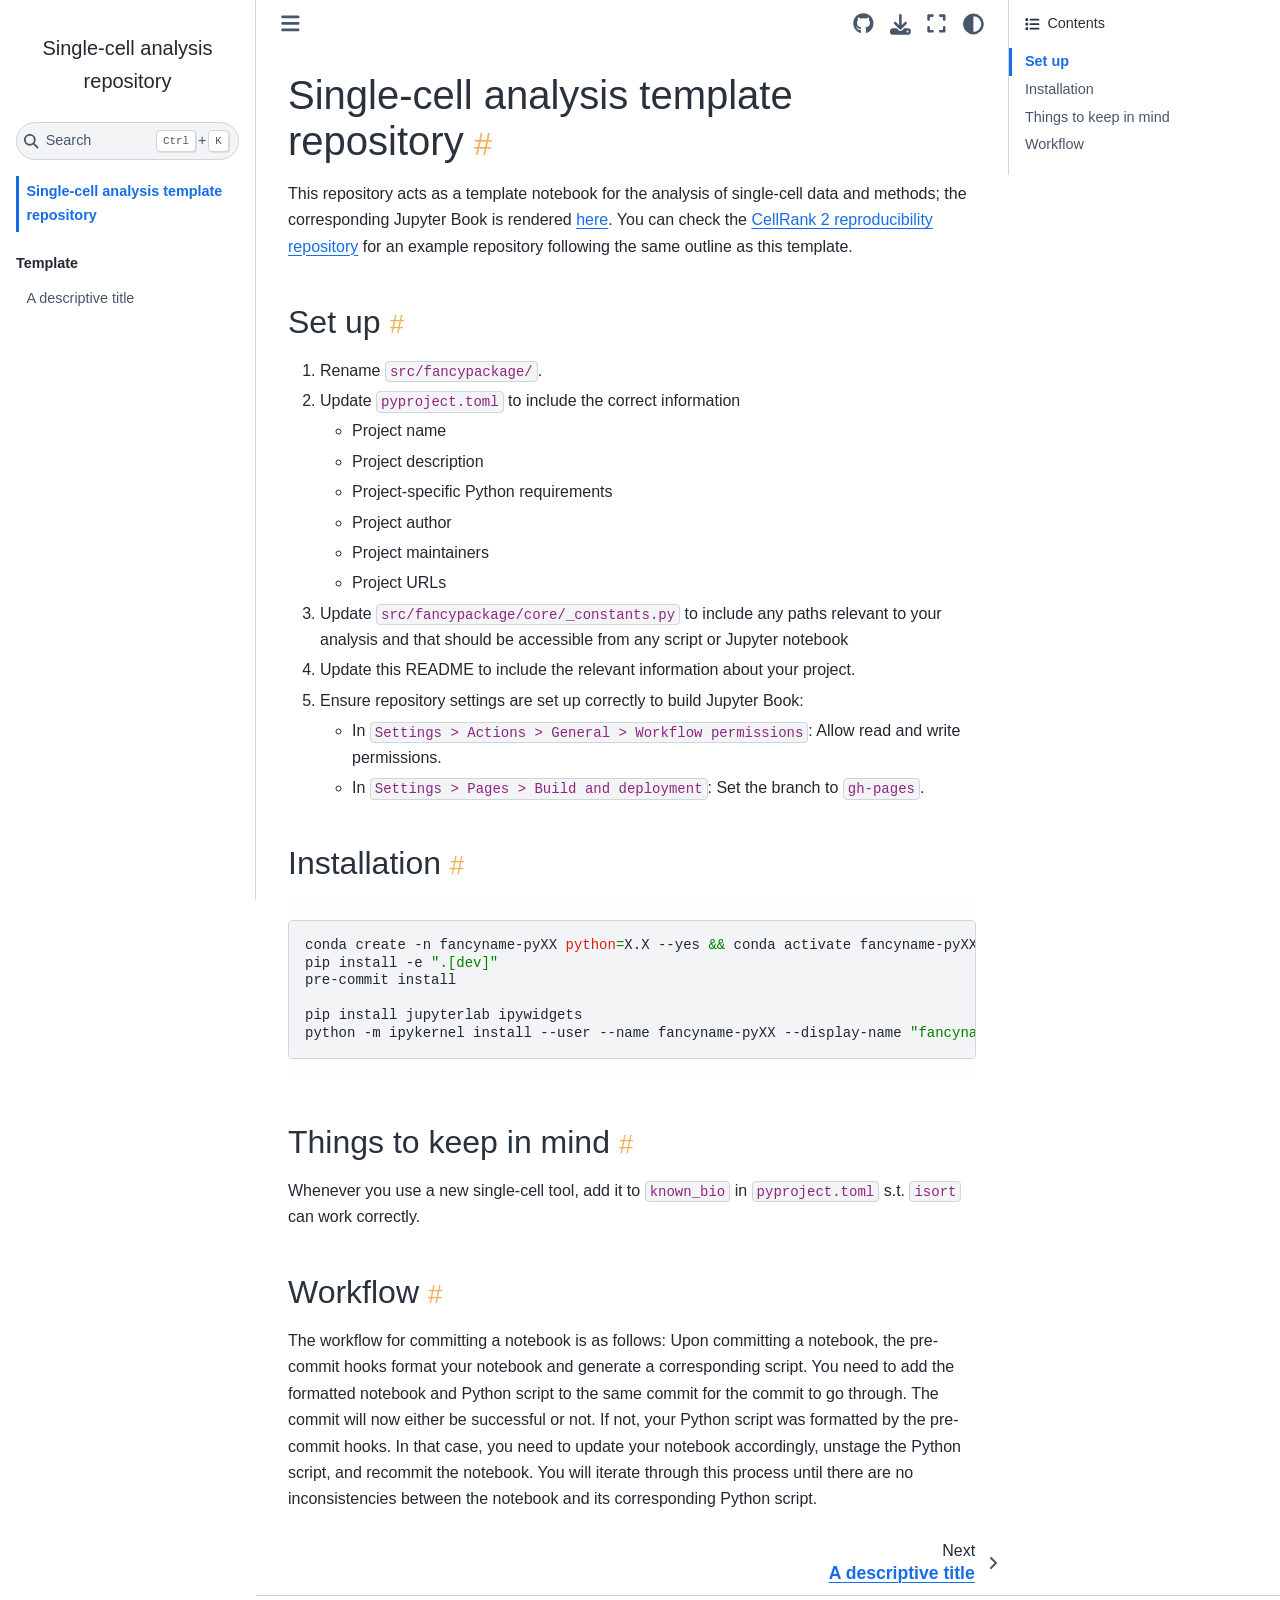
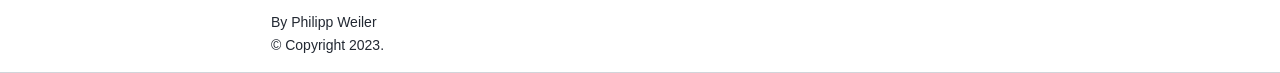
==== commit 0e503aed: "deploy: f368a87d0fb967e4138c028174f80da7a9907a6f" ====
--- a/index.html
+++ b/index.html
@@ -354,7 +354,8 @@
                   
   <section class="tex2jax_ignore mathjax_ignore" id="single-cell-analysis-template-repository">
 <h1>Single-cell analysis template repository<a class="headerlink" href="#single-cell-analysis-template-repository" title="Link to this heading">#</a></h1>
-<p>This repository acts as a template notebook for the analysis of single-cell data and methods.
+<p>This repository acts as a template notebook for the analysis of single-cell data and methods; the corresponding Jupyter
+Book is rendered <a class="reference external" href="https://weilerp.github.io/sc_analysis_template/">here</a>.
 You can check the <a class="reference external" href="https://github.com/theislab/cellrank2_reproducibility">CellRank 2 reproducibility repository</a>
 for an example repository following the same outline as this template.</p>
 <section id="set-up">
@@ -373,6 +374,12 @@
 </li>
 <li><p>Update <code class="docutils literal notranslate"><span class="pre">src/fancypackage/core/_constants.py</span></code> to include any paths relevant to your analysis and that should be accessible from any script or Jupyter notebook</p></li>
 <li><p>Update this README to include the relevant information about your project.</p></li>
+<li><p>Ensure repository settings are set up correctly to build Jupyter Book:</p>
+<ul class="simple">
+<li><p>In <code class="docutils literal notranslate"><span class="pre">Settings</span> <span class="pre">&gt;</span> <span class="pre">Actions</span> <span class="pre">&gt;</span> <span class="pre">General</span> <span class="pre">&gt;</span> <span class="pre">Workflow</span> <span class="pre">permissions</span></code>: Allow read and write permissions.</p></li>
+<li><p>In <code class="docutils literal notranslate"><span class="pre">Settings</span> <span class="pre">&gt;</span> <span class="pre">Pages</span> <span class="pre">&gt;</span> <span class="pre">Build</span> <span class="pre">and</span> <span class="pre">deployment</span></code>: Set the branch to <code class="docutils literal notranslate"><span class="pre">gh-pages</span></code>.</p></li>
+</ul>
+</li>
 </ol>
 </section>
 <section id="installation">
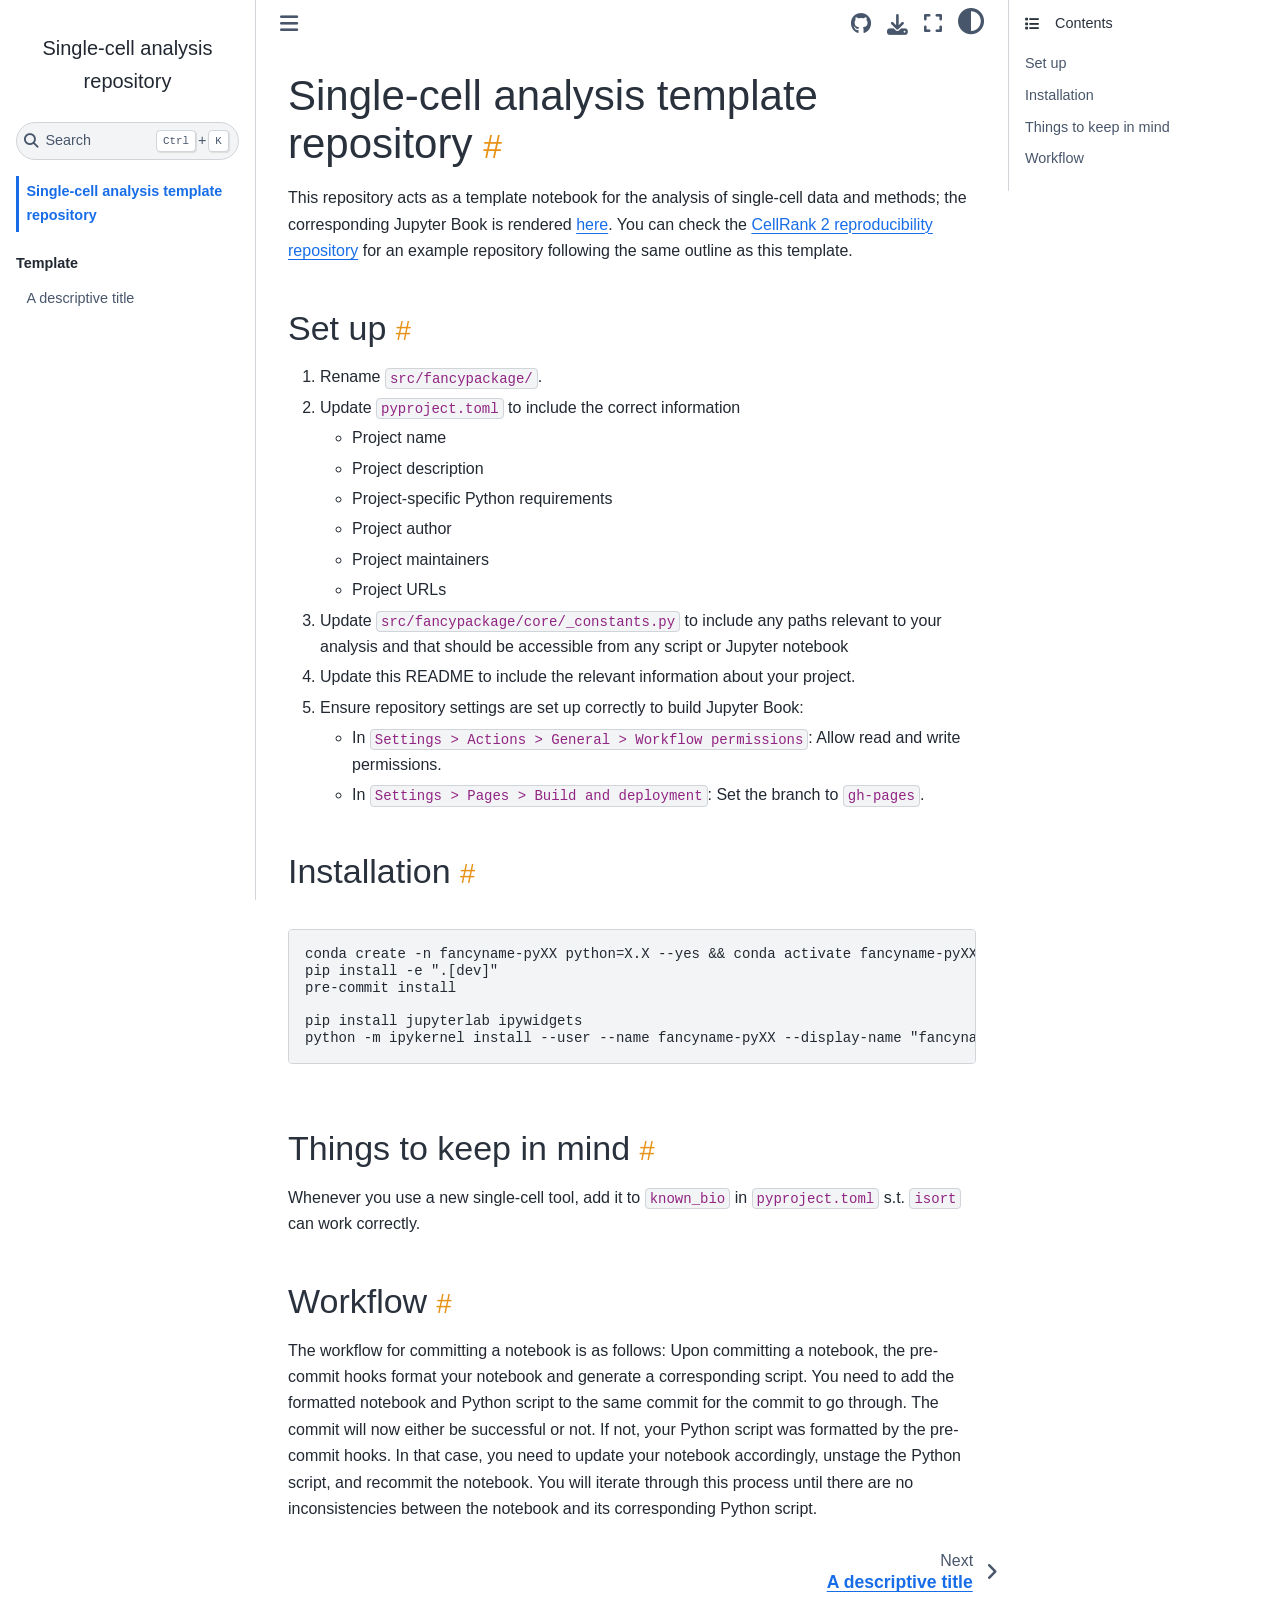
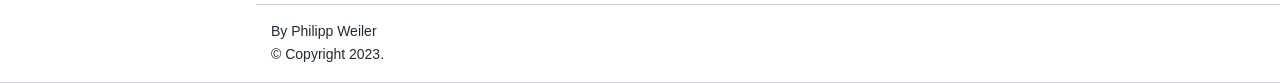
==== commit 2c7dc148: "deploy: 6e14203edfe1021ea4d6c101b61f156a58271ca0" ====
--- a/index.html
+++ b/index.html
@@ -14,45 +14,48 @@
   
   <script data-cfasync="false">
     document.documentElement.dataset.mode = localStorage.getItem("mode") || "";
-    document.documentElement.dataset.theme = localStorage.getItem("theme") || "light";
+    document.documentElement.dataset.theme = localStorage.getItem("theme") || "";
   </script>
+  <!-- 
+    this give us a css class that will be invisible only if js is disabled 
+  -->
+  <noscript>
+    <style>
+      .pst-js-only { display: none !important; }
+
+    </style>
+  </noscript>
   
   <!-- Loaded before other Sphinx assets -->
-  <link href="_static/styles/theme.css?digest=8d27b9dea8ad943066ae" rel="stylesheet" />
-<link href="_static/styles/bootstrap.css?digest=8d27b9dea8ad943066ae" rel="stylesheet" />
-<link href="_static/styles/pydata-sphinx-theme.css?digest=8d27b9dea8ad943066ae" rel="stylesheet" />
-
-  
-  <link href="_static/vendor/fontawesome/6.5.1/css/all.min.css?digest=8d27b9dea8ad943066ae" rel="stylesheet" />
-  <link rel="preload" as="font" type="font/woff2" crossorigin href="_static/vendor/fontawesome/6.5.1/webfonts/fa-solid-900.woff2" />
-<link rel="preload" as="font" type="font/woff2" crossorigin href="_static/vendor/fontawesome/6.5.1/webfonts/fa-brands-400.woff2" />
-<link rel="preload" as="font" type="font/woff2" crossorigin href="_static/vendor/fontawesome/6.5.1/webfonts/fa-regular-400.woff2" />
+  <link href="_static/styles/theme.css?digest=26a4bc78f4c0ddb94549" rel="stylesheet" />
+<link href="_static/styles/pydata-sphinx-theme.css?digest=26a4bc78f4c0ddb94549" rel="stylesheet" />
 
     <link rel="stylesheet" type="text/css" href="_static/pygments.css?v=fa44fd50" />
-    <link rel="stylesheet" type="text/css" href="_static/styles/sphinx-book-theme.css?v=384b581d" />
+    <link rel="stylesheet" type="text/css" href="_static/styles/sphinx-book-theme.css?v=a3416100" />
     <link rel="stylesheet" type="text/css" href="_static/togglebutton.css?v=13237357" />
     <link rel="stylesheet" type="text/css" href="_static/copybutton.css?v=76b2166b" />
     <link rel="stylesheet" type="text/css" href="_static/mystnb.4510f1fc1dee50b3e5859aac5469c37c29e427902b24a333a5f9fcb2f0b3ac41.css" />
     <link rel="stylesheet" type="text/css" href="_static/sphinx-thebe.css?v=4fa983c6" />
-    <link rel="stylesheet" type="text/css" href="_static/design-style.1e8bd061cd6da7fc9cf755528e8ffc24.min.css?v=0a3b3ea7" />
-  
+    <link rel="stylesheet" type="text/css" href="_static/sphinx-design.min.css?v=95c83b7e" />
+  
+  <!-- So that users can add custom icons -->
+  <script src="_static/scripts/fontawesome.js?digest=26a4bc78f4c0ddb94549"></script>
   <!-- Pre-loaded scripts that we'll load fully later -->
-  <link rel="preload" as="script" href="_static/scripts/bootstrap.js?digest=8d27b9dea8ad943066ae" />
-<link rel="preload" as="script" href="_static/scripts/pydata-sphinx-theme.js?digest=8d27b9dea8ad943066ae" />
-  <script src="_static/vendor/fontawesome/6.5.1/js/all.min.js?digest=8d27b9dea8ad943066ae"></script>
+  <link rel="preload" as="script" href="_static/scripts/bootstrap.js?digest=26a4bc78f4c0ddb94549" />
+<link rel="preload" as="script" href="_static/scripts/pydata-sphinx-theme.js?digest=26a4bc78f4c0ddb94549" />
 
     <script src="_static/documentation_options.js?v=9eb32ce0"></script>
-    <script src="_static/doctools.js?v=888ff710"></script>
+    <script src="_static/doctools.js?v=9a2dae69"></script>
     <script src="_static/sphinx_highlight.js?v=dc90522c"></script>
     <script src="_static/clipboard.min.js?v=a7894cd8"></script>
     <script src="_static/copybutton.js?v=f281be69"></script>
-    <script src="_static/scripts/sphinx-book-theme.js?v=efea14e4"></script>
+    <script src="_static/scripts/sphinx-book-theme.js?v=887ef09a"></script>
     <script>let toggleHintShow = 'Click to show';</script>
     <script>let toggleHintHide = 'Click to hide';</script>
     <script>let toggleOpenOnPrint = 'true';</script>
     <script src="_static/togglebutton.js?v=4a39c7ea"></script>
     <script>var togglebuttonSelector = '.toggle, .admonition.dropdown';</script>
-    <script src="_static/design-tabs.js?v=36754332"></script>
+    <script src="_static/design-tabs.js?v=f930bc37"></script>
     <script>const THEBE_JS_URL = "https://unpkg.com/thebe@0.8.2/lib/index.js"; const thebe_selector = ".thebe,.cell"; const thebe_selector_input = "pre"; const thebe_selector_output = ".output, .cell_output"</script>
     <script async="async" src="_static/sphinx-thebe.js?v=c100c467"></script>
     <script>var togglebuttonSelector = '.toggle, .admonition.dropdown';</script>
@@ -63,6 +66,7 @@
     <link rel="next" title="A descriptive title" href="template.html" />
   <meta name="viewport" content="width=device-width, initial-scale=1"/>
   <meta name="docsearch:language" content="en"/>
+  <meta name="docsearch:version" content="" />
   </head>
   
   
@@ -70,31 +74,16 @@
 
   
   
-  <a id="pst-skip-link" class="skip-link" href="#main-content">Skip to main content</a>
+  <div id="pst-skip-link" class="skip-link d-print-none"><a href="#main-content">Skip to main content</a></div>
   
   <div id="pst-scroll-pixel-helper"></div>
   
   <button type="button" class="btn rounded-pill" id="pst-back-to-top">
-    <i class="fa-solid fa-arrow-up"></i>
-    Back to top
-  </button>
-
-  
-  <input type="checkbox"
-          class="sidebar-toggle"
-          name="__primary"
-          id="__primary"/>
-  <label class="overlay overlay-primary" for="__primary"></label>
-  
-  <input type="checkbox"
-          class="sidebar-toggle"
-          name="__secondary"
-          id="__secondary"/>
-  <label class="overlay overlay-secondary" for="__secondary"></label>
-  
-  <div class="search-button__wrapper">
-    <div class="search-button__overlay"></div>
-    <div class="search-button__search-container">
+    <i class="fa-solid fa-arrow-up"></i>Back to top</button>
+
+  
+  <dialog id="pst-search-dialog">
+    
 <form class="bd-search d-flex align-items-center"
       action="search.html"
       method="get">
@@ -102,7 +91,6 @@
   <input type="search"
          class="form-control"
          name="q"
-         id="search-input"
          placeholder="Search this book..."
          aria-label="Search this book..."
          autocomplete="off"
@@ -110,10 +98,15 @@
          autocapitalize="off"
          spellcheck="false"/>
   <span class="search-button__kbd-shortcut"><kbd class="kbd-shortcut__modifier">Ctrl</kbd>+<kbd>K</kbd></span>
-</form></div>
-  </div>
-  
-    <header class="bd-header navbar navbar-expand-lg bd-navbar">
+</form>
+  </dialog>
+
+  <div class="pst-async-banner-revealer d-none">
+  <aside id="bd-header-version-warning" class="d-none d-print-none" aria-label="Version warning"></aside>
+</div>
+
+  
+    <header class="bd-header navbar navbar-expand-lg bd-navbar d-print-none">
     </header>
   
 
@@ -124,7 +117,8 @@
       
         
       
-      <div class="bd-sidebar-primary bd-sidebar">
+      <dialog id="pst-primary-sidebar-modal"></dialog>
+      <div id="pst-primary-sidebar" class="bd-sidebar-primary bd-sidebar">
         
 
   
@@ -139,6 +133,8 @@
         <div class="sidebar-primary-item">
 
   
+    
+  
 
 <a class="navbar-brand logo" href="#">
   
@@ -152,15 +148,11 @@
 </a></div>
         <div class="sidebar-primary-item">
 
- <script>
- document.write(`
-   <button class="btn navbar-btn search-button-field search-button__button" title="Search" aria-label="Search" data-bs-placement="bottom" data-bs-toggle="tooltip">
-    <i class="fa-solid fa-magnifying-glass"></i>
-    <span class="search-button__default-text">Search</span>
-    <span class="search-button__kbd-shortcut"><kbd class="kbd-shortcut__modifier">Ctrl</kbd>+<kbd class="kbd-shortcut__modifier">K</kbd></span>
-   </button>
- `);
- </script></div>
+<button class="btn search-button-field search-button__button pst-js-only" title="Search" aria-label="Search" data-bs-placement="bottom" data-bs-toggle="tooltip">
+ <i class="fa-solid fa-magnifying-glass"></i>
+ <span class="search-button__default-text">Search</span>
+ <span class="search-button__kbd-shortcut"><kbd class="kbd-shortcut__modifier">Ctrl</kbd>+<kbd class="kbd-shortcut__modifier">K</kbd></span>
+</button></div>
         <div class="sidebar-primary-item"><nav class="bd-links bd-docs-nav" aria-label="Main">
     <div class="bd-toc-item navbar-nav active">
         
@@ -189,7 +181,7 @@
 
       </div>
       
-      <main id="main-content" class="bd-main">
+      <main id="main-content" class="bd-main" role="main">
         
         
 
@@ -198,14 +190,14 @@
           <div class="bd-content">
             <div class="bd-article-container">
               
-              <div class="bd-header-article">
+              <div class="bd-header-article d-print-none">
 <div class="header-article-items header-article__inner">
   
     <div class="header-article-items__start">
       
-        <div class="header-article-item"><label class="sidebar-toggle primary-toggle btn btn-sm" for="__primary" title="Toggle primary sidebar" data-bs-placement="bottom" data-bs-toggle="tooltip">
+        <div class="header-article-item"><button class="sidebar-toggle primary-toggle btn btn-sm" title="Toggle primary sidebar" data-bs-placement="bottom" data-bs-toggle="tooltip">
   <span class="fa-solid fa-bars"></span>
-</label></div>
+</button></div>
       
     </div>
   
@@ -296,27 +288,19 @@
 
 
 
-<script>
-document.write(`
-  <button class="btn btn-sm navbar-btn theme-switch-button" title="light/dark" aria-label="light/dark" data-bs-placement="bottom" data-bs-toggle="tooltip">
-    <span class="theme-switch nav-link" data-mode="light"><i class="fa-solid fa-sun fa-lg"></i></span>
-    <span class="theme-switch nav-link" data-mode="dark"><i class="fa-solid fa-moon fa-lg"></i></span>
-    <span class="theme-switch nav-link" data-mode="auto"><i class="fa-solid fa-circle-half-stroke fa-lg"></i></span>
-  </button>
-`);
-</script>
-
-
-<script>
-document.write(`
-  <button class="btn btn-sm navbar-btn search-button search-button__button" title="Search" aria-label="Search" data-bs-placement="bottom" data-bs-toggle="tooltip">
+<button class="btn btn-sm nav-link pst-navbar-icon theme-switch-button pst-js-only" aria-label="Color mode" data-bs-title="Color mode"  data-bs-placement="bottom" data-bs-toggle="tooltip">
+  <i class="theme-switch fa-solid fa-sun                fa-lg" data-mode="light" title="Light"></i>
+  <i class="theme-switch fa-solid fa-moon               fa-lg" data-mode="dark"  title="Dark"></i>
+  <i class="theme-switch fa-solid fa-circle-half-stroke fa-lg" data-mode="auto"  title="System Settings"></i>
+</button>
+
+
+<button class="btn btn-sm pst-navbar-icon search-button search-button__button pst-js-only" title="Search" aria-label="Search" data-bs-placement="bottom" data-bs-toggle="tooltip">
     <i class="fa-solid fa-magnifying-glass fa-lg"></i>
-  </button>
-`);
-</script>
-<label class="sidebar-toggle secondary-toggle btn btn-sm" for="__secondary"title="Toggle secondary sidebar" data-bs-placement="bottom" data-bs-toggle="tooltip">
+</button>
+<button class="sidebar-toggle secondary-toggle btn btn-sm" title="Toggle secondary sidebar" data-bs-placement="bottom" data-bs-toggle="tooltip">
     <span class="fa-solid fa-list"></span>
-</label>
+</button>
 </div></div>
       
     </div>
@@ -433,7 +417,7 @@
               
               
               
-                <footer class="prev-next-footer">
+                <footer class="prev-next-footer d-print-none">
                   
 <div class="prev-next-area">
     <a class="right-next"
@@ -452,7 +436,8 @@
             
             
               
-                <div class="bd-sidebar-secondary bd-toc"><div class="sidebar-secondary-items sidebar-secondary__inner">
+                <dialog id="pst-secondary-sidebar-modal"></dialog>
+                <div id="pst-secondary-sidebar" class="bd-sidebar-secondary bd-toc"><div class="sidebar-secondary-items sidebar-secondary__inner">
 
 
   <div class="sidebar-secondary-item">
@@ -513,8 +498,8 @@
   </div>
   
   <!-- Scripts loaded after <body> so the DOM is not blocked -->
-  <script src="_static/scripts/bootstrap.js?digest=8d27b9dea8ad943066ae"></script>
-<script src="_static/scripts/pydata-sphinx-theme.js?digest=8d27b9dea8ad943066ae"></script>
+  <script defer src="_static/scripts/bootstrap.js?digest=26a4bc78f4c0ddb94549"></script>
+<script defer src="_static/scripts/pydata-sphinx-theme.js?digest=26a4bc78f4c0ddb94549"></script>
 
   <footer class="bd-footer">
   </footer>
--- a/_static/styles/sphinx-book-theme.css
+++ b/_static/styles/sphinx-book-theme.css
@@ -5,4 +5,5 @@
  *
  * This follows the 7-1 pattern described here:
  * https://sass-guidelin.es/#architecture
- */html[data-theme=dark],html[data-theme=light]{--pst-font-size-base:none;--pst-color-secondary:#e89217}html[data-theme=light]{--sbt-color-announcement:#616161;--pst-color-primary:#176de8}html[data-theme=dark]{--pst-color-primary:#528fe4;--sbt-color-announcement:#616161;--pst-color-background:#121212}html{scroll-padding-top:4rem}.sbt-scroll-pixel-helper{position:absolute;width:0;height:0;top:0;left:0}.d-n,.onlyprint{display:none}@media print{.onlyprint{display:block!important}}@media print{.noprint{display:none!important}}.bd-article-container h1,.bd-article-container h2,.bd-article-container h3,.bd-article-container h4,.bd-article-container h5,.bd-article-container p.caption{color:var(--pst-color-muted)}.bd-article-container h1,.bd-article-container h2{font-weight:500}a.brackets:before{color:inherit;font-family:inherit;margin-right:0}table{position:relative}@media print{.bd-main .bd-content{margin-left:2rem;height:auto}.bd-main .bd-content #jb-print-docs-body{margin-left:0}.bd-main .bd-content #jb-print-docs-body h1{font-size:3em;text-align:center;margin-bottom:0}.bd-main .bd-content .bd-article{padding-top:0}.bd-main .bd-content .bd-article h1:first-of-type{display:none}.bd-main .bd-content .container{min-width:0!important}.bd-main .bd-content h1{margin-top:1em;margin-bottom:1em}.bd-main .bd-content h1,.bd-main .bd-content h2,.bd-main .bd-content h3,.bd-main .bd-content h4{break-after:avoid;color:#000}.bd-main .bd-content table{break-inside:avoid}.bd-main .bd-content pre{word-wrap:break-word}.bd-main .bd-content a.headerlink{display:none}.bd-main .bd-content aside.margin,.bd-main .bd-content aside.sidebar,.bd-main .bd-content blockquote.epigraph{border:none}.bd-main .bd-content .footer{margin-top:1em}.bd-main .bd-content #jb-print-toc{margin-bottom:1.5rem;margin-left:0}.bd-main .bd-content #jb-print-toc .section-nav{border-left:0!important;list-style-type:disc!important;margin-left:3em!important}.bd-main .bd-content #jb-print-toc .section-nav a{text-decoration:none!important}.bd-main .bd-content #jb-print-toc .section-nav li{display:list-item!important}.bd-main .bd-content #jb-print-toc .section-nav .nav{display:none}.bd-main .bd-footer-content{display:none!important}}.bd-header-announcement{background-color:var(--sbt-color-announcement);color:#fff}.bd-main .bd-content{justify-content:left}.bd-main .bd-content .bd-article-container{padding:0;overflow-x:unset;min-width:0}@media (min-width:1200px){.bd-main .bd-content .bd-article-container{max-width:calc(100% - var(--pst-sidebar-secondary))}}.bd-main .bd-content .bd-article-container .bd-article{padding-right:2rem;padding-left:2rem}@media (max-width:768px){.bd-main .bd-content .bd-article-container .bd-article{padding-right:1rem;padding-left:1rem}}.bd-main .bd-content .bd-article-container details.above-input summary,.bd-main .bd-content .bd-article-container details.below-input summary{border-left:3px solid var(--pst-color-primary)}@media (min-width:768px){label.sidebar-toggle.primary-toggle{display:inline-block}}@media (max-width:768px){label.sidebar-toggle.primary-toggle{margin-bottom:0}}@media (min-width:992px){label.sidebar-toggle.secondary-toggle{display:none}}@media (max-width:768px){label.sidebar-toggle.secondary-toggle{margin-bottom:0}}.bd-header-article{display:flex;align-items:center;position:sticky;top:0;background-color:var(--pst-color-background);transition:left .2s;font-size:.9em;padding:0 1rem;z-index:1020}@media (max-width:768px){.bd-header-article{padding:0 .5rem;height:3.5rem}}.scrolled .bd-header-article{box-shadow:0 6px 6px -6px var(--pst-color-shadow)}.bd-header-article .header-article__inner{padding:0}.bd-header-article .header-article-items{display:flex;align-items:center;height:3rem;width:100%}.bd-header-article .header-article-item{display:flex;align-items:center}.bd-header-article .article-header-buttons{display:flex}.bd-header-article .btn{font-size:1.3rem;color:var(--pst-color-text-muted);border:none;padding:0 .5rem;display:flex;align-items:center}.bd-header-article .btn svg{width:1.3rem}.bd-header-article .btn.show,.bd-header-article .btn:hover{color:var(--pst-color-text-base);border:none}.bd-header-article .btn.show+.dropdown-menu,.bd-header-article .btn:hover+.dropdown-menu{display:block}.bd-header-article .btn:focus{box-shadow:none}.bd-header-article .btn.dropdown-toggle:after{display:none}.bd-header-article div.dropdown{display:flex;align-items:center}.bd-header-article .theme-switch-button{margin:0}.bd-header-article .theme-switch-button button,.bd-header-article .theme-switch-button i,.bd-header-article .theme-switch-button span{padding:0}.bd-header-article .theme-switch-button i,.bd-header-article .theme-switch-button span{transition:color .25s ease-out}.bd-header-article .theme-switch-button:active,.bd-header-article .theme-switch-button:hover{background-color:unset!important}.bd-header-article .theme-switch-button:active i,.bd-header-article .theme-switch-button:active span,.bd-header-article .theme-switch-button:hover i,.bd-header-article .theme-switch-button:hover span{color:var(--pst-color-text-base)}.bd-header-article .dropdown-menu{top:2rem;transform:translateX(-75%);box-shadow:0 .2rem .5rem var(--pst-color-shadow),0 0 .0625rem var(--pst-color-shadow)!important;border-color:var(--pst-color-border);background-color:var(--pst-color-background);color:var(--pst-color-text-muted)}.bd-header-article .dropdown-menu:hover{display:block}.bd-header-article .dropdown-menu .dropdown-item{display:inline-flex;align-items:center;padding-left:.5em;font-size:1em}.bd-header-article .dropdown-menu .dropdown-item:hover{text-decoration:none;background-color:initial;color:var(--pst-color-text-base)}.bd-header-article .dropdown-menu .dropdown-item span img{height:1em}.bd-header-article .dropdown-menu .dropdown-item span.btn__icon-container{width:1.7em;align-items:center;display:inline-flex;justify-content:center}.bd-header{position:inherit}.bd-header label.sidebar-toggle{display:none}.bd-sidebar-primary{top:0;max-height:100vh;padding:1rem;transition:margin-left .25s ease 0s,opacity .25s ease 0s,visibility .25s ease 0s}@media (max-width:768px){.bd-sidebar-primary{z-index:1081}}.bd-sidebar-primary .sidebar-primary-items__start{border-top:none}@media (min-width:992px){.bd-sidebar-primary{flex-basis:20%}}@media (min-width:992px){input#__primary:checked~.bd-container .bd-sidebar-primary{margin-left:-20%;visibility:hidden;opacity:0}}.bd-sidebar-secondary{top:0}@media (max-width:992px){.bd-sidebar-secondary{z-index:1081}}.bd-sidebar-secondary .sidebar-secondary-items{padding:0;display:flex;gap:.5rem}.bd-sidebar-secondary .sidebar-secondary-items .sidebar-secondary-item{padding-top:0;padding-bottom:0}.bd-sidebar-secondary .onthispage{height:3rem;min-height:3rem;display:flex;gap:.5rem;align-items:center;margin:0;color:var(--pst-color-muted)}@media (min-width:992px){.bd-sidebar-secondary{background:var(--pst-color-background);height:fit-content;transition:max-height .4s ease;z-index:2;padding:0}.bd-sidebar-secondary .toc-item{border-left-color:var(--pst-color-surface);padding-top:0}.bd-sidebar-secondary .toc-item nav.page-toc{margin-bottom:0;transition:opacity .4s ease}.bd-sidebar-secondary.hide:not(:hover){max-height:3rem;overflow-y:hidden}.scrolled .bd-sidebar-secondary.hide:not(:hover){box-shadow:0 6px 6px -6px rgba(0,0,0,.3)}.bd-sidebar-secondary.hide:not(:hover) .onthispage:after{opacity:1;content:"\f107";font-family:Font Awesome\ 5 Free;font-weight:900;padding-left:.5em;transition:opacity .3s ease}.bd-sidebar-secondary.hide:not(:hover) nav.page-toc{opacity:0}}footer{font-size:var(--sbt-font-size-small-1)}footer.bd-footer-content{display:flex;flex-wrap:wrap;padding:15px;border-top:1px solid #ccc;font-size:87.5%}footer.bd-footer-content .bd-footer-content__inner{padding-left:0}footer.bd-footer-content .bd-footer-content__inner p{margin-bottom:0}.bd-footer-article{padding:0 1rem}@media (max-width:768px){.bd-footer-article{padding:0 .5rem}}#pst-back-to-top{font-size:.8rem}@media (min-width:1200px){#pst-back-to-top{display:none!important}}.bd-sidebar-primary .navbar-icon-links{column-gap:.5rem}.bd-sidebar-primary .navbar-icon-links .nav-link i,.bd-sidebar-primary .navbar-icon-links .nav-link span{font-size:1.2rem}.bd-sidebar-primary .navbar-icon-links .nav-link img{font-size:.8rem}.navbar-brand{height:unset;max-height:unset;flex-direction:column;justify-content:center;gap:.25rem}.navbar-brand:hover{text-decoration:none}.navbar-brand .logo__title{font-size:1.25rem;white-space:normal;text-align:center}.navbar-brand .logo__image{height:unset}.bd-search-container{margin:2em}.bd-search-container #search-results h2:first-child{display:none}.search-button-field{width:100%;font-size:.9rem;display:none}.search-button-field .search-button__kbd-shortcut{margin-left:auto}@media (min-width:992px){.search-button{display:none!important}.search-button-field{display:flex}}div#searchbox{padding-right:2rem;padding-left:2rem}@media (max-width:768px){div#searchbox{padding-right:1rem;padding-left:1rem}}@media (min-width:768px){div#searchbox p.highlight-link{margin-left:0}div#searchbox p.highlight-link a{font-size:1rem}}img{max-width:100%}img.align-center{margin-left:auto;margin-right:auto;display:block}img.align-left{clear:left;float:left;margin-right:1em}img.align-right{clear:right;float:right;margin-left:1em}div.figure{width:100%;margin-bottom:1em;text-align:center}div.figure.align-left{text-align:left}div.figure.align-left p.caption{margin-left:0}div.figure.align-right{text-align:right}div.figure.align-right p.caption{margin-right:0}div.figure p.caption{margin:.5em 10%}div.figure.margin-caption p.caption,div.figure.margin p.caption{margin:.5em 0}div.figure.margin-caption p.caption{text-align:left}div.figure span.caption-number{font-weight:700}div.figure span{font-size:.9rem}label.margin-toggle{margin-bottom:0}label.margin-toggle.marginnote-label{display:none}label.margin-toggle sup{user-select:none}@media (max-width:992px){label.margin-toggle{cursor:pointer;color:#0071bc}label.margin-toggle.marginnote-label{display:inline}label.margin-toggle.marginnote-label:after{content:"\2295"}}input.margin-toggle{display:none}@media (max-width:992px){input.margin-toggle:checked+.marginnote,input.margin-toggle:checked+.sidenote{display:block;float:left;left:1rem;clear:both;width:95%;margin:1rem 2.5%;position:relative}}span.marginnote,span.sidenote{z-index:2;position:relative;width:40%;float:right;background-color:unset;font-size:.9em;margin-left:.5rem;border-left:none}span.marginnote sup,span.sidenote sup{user-select:none}@media (min-width:992px),print{span.marginnote,span.sidenote{width:33%;margin:0 -36% 0 0;clear:right}span.marginnote p.sidebar-title,span.sidenote p.sidebar-title{margin-bottom:-1rem;border-bottom:none;padding-left:0}span.marginnote p.sidebar-title~*,span.sidenote p.sidebar-title~*{padding-left:0;padding-right:0}}@media (max-width:992px){span.marginnote,span.sidenote{display:none}}aside.sidebar .note{margin:1rem;padding:0 0 1rem}aside.sidebar .admonition-title{margin:0 -1rem 0 0}aside.sidebar.margin .sidebar-title:empty{display:none}aside.sidebar.margin .admonition{margin:.5rem;padding-left:0;padding-right:0}aside.sidebar.margin .admonition .admonition-title{margin-left:0;margin-right:0}@media (min-width:992px){aside.sidebar.margin{border:none}aside.sidebar.margin .admonition{margin:1rem 0;padding:0 0 1rem}}.cell.tag_margin,.cell.tag_popout,.margin.docutils.container,aside.margin,div.margin,figure.margin{z-index:2;position:relative;width:40%;float:right;background-color:unset;font-size:.9em;margin-left:.5rem}@media (min-width:992px),print{.cell.tag_margin,.cell.tag_popout,.margin.docutils.container,aside.margin,div.margin,figure.margin{width:33%;margin:0 -36% 0 0;clear:right}.cell.tag_margin p.sidebar-title,.cell.tag_popout p.sidebar-title,.margin.docutils.container p.sidebar-title,aside.margin p.sidebar-title,div.margin p.sidebar-title,figure.margin p.sidebar-title{margin-bottom:-1rem;border-bottom:none;padding-left:0}.cell.tag_margin p.sidebar-title~*,.cell.tag_popout p.sidebar-title~*,.margin.docutils.container p.sidebar-title~*,aside.margin p.sidebar-title~*,div.margin p.sidebar-title~*,figure.margin p.sidebar-title~*{padding-left:0;padding-right:0}}.cell.tag_margin div.cell.tag_margin .cell_output,.cell.tag_popout div.cell.tag_margin .cell_output,.margin.docutils.container div.cell.tag_margin .cell_output,aside.margin div.cell.tag_margin .cell_output,div.margin div.cell.tag_margin .cell_output,figure.margin div.cell.tag_margin .cell_output{padding-left:0}div.figure.margin-caption figcaption,div.figure.margin-caption p.caption,figure.margin-caption figcaption{z-index:2;position:relative;width:40%;float:right;background-color:unset;font-size:.9em;margin-left:.5rem}@media (min-width:992px),print{div.figure.margin-caption figcaption,div.figure.margin-caption p.caption,figure.margin-caption figcaption{width:33%;margin:0 -36% 0 0;clear:right}div.figure.margin-caption figcaption p.sidebar-title,div.figure.margin-caption p.caption p.sidebar-title,figure.margin-caption figcaption p.sidebar-title{margin-bottom:-1rem;border-bottom:none;padding-left:0}div.figure.margin-caption figcaption p.sidebar-title~*,div.figure.margin-caption p.caption p.sidebar-title~*,figure.margin-caption figcaption p.sidebar-title~*{padding-left:0;padding-right:0}}.margin-caption figcaption{text-align:left}div.cell.tag_full-width,div.cell.tag_full_width,div.full-width,div.full_width{z-index:2;position:relative}@media (min-width:992px){div.cell.tag_full-width,div.cell.tag_full_width,div.full-width,div.full_width{max-width:136%;width:136%}}blockquote.epigraph,blockquote.highlights,blockquote.pull-quote{font-size:1.25em;border-left:none;background-color:var(--pst-color-background)}blockquote div>p+p.attribution{font-style:normal;font-size:.9em;text-align:right;color:#6c757d;padding-right:2em}div[class*=highlight-],pre{clear:none}div.cell.tag_output_scroll div.cell_output,div.cell.tag_scroll-input div.cell_input,div.cell.tag_scroll-output div.cell_output{max-height:24em;overflow-y:auto}@media only print{div.utterances,hypothesis-sidebar{display:none}}.thebelab-cell{border:none!important;margin-right:.5em!important}.thebelab-cell .thebelab-input{padding-left:10px!important}.cell.docutils.container{padding-right:0!important}button.thebe-launch-button{height:2.5em;font-size:1em}+ */html[data-theme=dark],html[data-theme=light]{--pst-font-size-base:none;--pst-color-secondary:#e89217}html[data-theme=light]{--sbt-color-announcement:#616161;--pst-color-primary:#176de8}html[data-theme=dark]{--pst-color-primary:#528fe4;--sbt-color-announcement:#616161;--pst-color-background:#121212}html{scroll-padding-top:4rem}.sbt-scroll-pixel-helper{height:0;left:0;position:absolute;top:0;width:0}.d-n,.onlyprint{display:none}@media print{.onlyprint{display:block!important}.noprint{display:none!important}}.bd-article-container h1,.bd-article-container h2,.bd-article-container h3,.bd-article-container h4,.bd-article-container h5,.bd-article-container p.caption{color:var(--pst-color-muted)}.bd-article-container h1,.bd-article-container h2{font-weight:500}a.brackets:before{color:inherit;font-family:inherit;margin-right:0}table{position:relative}@media print{.bd-main .bd-content{height:auto;margin-left:2rem}.bd-main .bd-content #jb-print-docs-body{margin-left:0}.bd-main .bd-content #jb-print-docs-body h1{font-size:3em;margin-bottom:0;text-align:center}.bd-main .bd-content .bd-article{padding-top:0}.bd-main .bd-content .bd-article h1:first-of-type{display:none}.bd-main .bd-content .container{min-width:0!important}.bd-main .bd-content h1{margin-bottom:1em;margin-top:1em}.bd-main .bd-content h1,.bd-main .bd-content h2,.bd-main .bd-content h3,.bd-main .bd-content h4{break-after:avoid;color:#000}.bd-main .bd-content table{break-inside:avoid}.bd-main .bd-content pre{word-wrap:break-word}.bd-main .bd-content a.headerlink{display:none}.bd-main .bd-content aside.margin,.bd-main .bd-content aside.sidebar,.bd-main .bd-content blockquote.epigraph{border:none}.bd-main .bd-content .footer{margin-top:1em}.bd-main .bd-content #jb-print-toc{margin-bottom:1.5rem;margin-left:0}.bd-main .bd-content #jb-print-toc .section-nav{border-left:0!important;list-style-type:disc!important;margin-left:3em!important}.bd-main .bd-content #jb-print-toc .section-nav a{text-decoration:none!important}.bd-main .bd-content #jb-print-toc .section-nav li{display:list-item!important}.bd-main .bd-content #jb-print-toc .section-nav .nav{display:none}.bd-main .bd-footer-content{display:none!important}}.bd-header-announcement{background-color:var(--sbt-color-announcement);color:#fff}.bd-main .bd-content{justify-content:left}.bd-main .bd-content .bd-article-container{min-width:0;overflow-x:unset;padding:0}@media(min-width:1200px){.bd-main .bd-content .bd-article-container{max-width:calc(100% - var(--pst-sidebar-secondary))}}.bd-main .bd-content .bd-article-container .bd-article{padding-left:2rem;padding-right:2rem}@media(max-width:768px){.bd-main .bd-content .bd-article-container .bd-article{padding-left:1rem;padding-right:1rem}}.bd-main .bd-content .bd-article-container details.above-input summary,.bd-main .bd-content .bd-article-container details.below-input summary{border-left:3px solid var(--pst-color-primary)}@media(min-width:768px){button.sidebar-toggle.primary-toggle{display:inline-block}}@media(max-width:768px){button.sidebar-toggle.primary-toggle{margin-bottom:0}}@media(min-width:1200px){button.sidebar-toggle.secondary-toggle{display:none}}@media(max-width:768px){button.sidebar-toggle.secondary-toggle{margin-bottom:0}}.bd-header-article{align-items:center;background-color:var(--pst-color-background);display:flex;font-size:.9em;padding:0 1rem;position:sticky;top:0;transition:left .2s;z-index:1020}@media(max-width:768px){.bd-header-article{height:3.5rem;padding:0 .5rem}}.scrolled .bd-header-article{box-shadow:0 6px 6px -6px var(--pst-color-shadow)}.bd-header-article .header-article__inner{padding:0}.bd-header-article .header-article-items{align-items:center;display:flex;height:3rem;width:100%}.bd-header-article .header-article-item{align-items:center;display:flex}.bd-header-article .article-header-buttons{display:flex}.bd-header-article .btn{align-items:center;border:none;color:var(--pst-color-text-muted);display:flex;font-size:1.3rem;padding-left:.5rem;padding-right:.5rem}.bd-header-article .btn svg{width:1.3rem}.bd-header-article .btn.show,.bd-header-article .btn:hover{border:none;color:var(--pst-color-text-base)}.bd-header-article .btn.show+.dropdown-menu,.bd-header-article .btn:hover+.dropdown-menu{display:block}.bd-header-article .btn:focus{box-shadow:none}.bd-header-article .btn.dropdown-toggle:after{display:none}.bd-header-article div.dropdown{align-items:center;display:flex}.bd-header-article .theme-switch-button{margin:0}.bd-header-article .theme-switch-button button,.bd-header-article .theme-switch-button i,.bd-header-article .theme-switch-button span{padding:0}.bd-header-article .theme-switch-button i,.bd-header-article .theme-switch-button span{transition:color .25s ease-out}.bd-header-article .theme-switch-button:active,.bd-header-article .theme-switch-button:hover{background-color:unset!important}.bd-header-article .theme-switch-button:active i,.bd-header-article .theme-switch-button:active span,.bd-header-article .theme-switch-button:hover i,.bd-header-article .theme-switch-button:hover span{color:var(--pst-color-text-base)}.bd-header-article .dropdown-menu{background-color:var(--pst-color-background);border-color:var(--pst-color-border);box-shadow:0 .2rem .5rem var(--pst-color-shadow),0 0 .0625rem var(--pst-color-shadow)!important;color:var(--pst-color-text-muted);top:2rem;transform:translateX(-75%)}.bd-header-article .dropdown-menu:hover{display:block}.bd-header-article .dropdown-menu .dropdown-item{align-items:center;display:inline-flex;font-size:1em;padding-left:.5em}.bd-header-article .dropdown-menu .dropdown-item:hover{background-color:initial;color:var(--pst-color-text-base);text-decoration:none}.bd-header-article .dropdown-menu .dropdown-item span img{height:1em}.bd-header-article .dropdown-menu .dropdown-item span.btn__icon-container{align-items:center;display:inline-flex;justify-content:center;width:1.7em}.bd-header{position:inherit}.bd-header button.sidebar-toggle{display:none}.bd-sidebar-primary{max-height:100vh;padding:1rem;top:0;transition:margin-left .25s ease 0s,opacity .25s ease 0s,visibility .25s ease 0s}@media(max-width:768px){.bd-sidebar-primary{z-index:1081}}.bd-sidebar-primary .sidebar-primary-items__start{border-top:none}@media(min-width:992px){.bd-sidebar-primary{flex-basis:20%}input#pst-primary-sidebar-checkbox:checked~.bd-container .bd-sidebar-primary{margin-left:-20%;opacity:0;visibility:hidden}}.bd-sidebar-secondary{top:0}@media(max-width:1200px){.bd-sidebar-secondary{z-index:1081}}.bd-sidebar-secondary .sidebar-secondary-items{display:flex;gap:.5rem;padding:0}.bd-sidebar-secondary .sidebar-secondary-items .sidebar-secondary-item{padding-bottom:0;padding-top:0}.bd-sidebar-secondary .onthispage{align-items:center;color:var(--pst-color-muted);display:flex;gap:.5rem;height:3rem;margin:0;min-height:3rem}@media(min-width:1200px){.bd-sidebar-secondary{background:var(--pst-color-background);height:fit-content;padding:0;transition:max-height .4s ease;z-index:2}.bd-sidebar-secondary .toc-item{border-left-color:var(--pst-color-surface);padding-top:0}.bd-sidebar-secondary .toc-item nav.page-toc{margin-bottom:0;transition:opacity .4s ease}.bd-sidebar-secondary.hide:not(:hover){max-height:3rem;overflow-y:hidden}.scrolled .bd-sidebar-secondary.hide:not(:hover){box-shadow:0 6px 6px -6px rgba(0,0,0,.3)}.bd-sidebar-secondary.hide:not(:hover) .onthispage:after{content:"";font-family:Font Awesome\ 5 Free;font-weight:900;opacity:1;padding-left:.5em;transition:opacity .3s ease}.bd-sidebar-secondary.hide:not(:hover) nav.page-toc{opacity:0}}footer{font-size:var(--sbt-font-size-small-1)}footer.bd-footer-content{border-top:1px solid #ccc;display:flex;flex-wrap:wrap;font-size:87.5%;padding:15px}footer.bd-footer-content .bd-footer-content__inner{padding-left:0}footer.bd-footer-content .bd-footer-content__inner p{margin-bottom:0}.bd-footer-article{padding:0 1rem}@media(max-width:768px){.bd-footer-article{padding:0 .5rem}}#pst-back-to-top{font-size:.8rem}@media(min-width:1200px){#pst-back-to-top{display:none!important}}.bd-sidebar-primary .navbar-icon-links{column-gap:.5rem}.bd-sidebar-primary .navbar-icon-links .nav-link i,.bd-sidebar-primary .navbar-icon-links .nav-link span{font-size:1.2rem}.bd-sidebar-primary .navbar-icon-links .nav-link img{font-size:.8rem}.navbar-brand{flex-direction:column;gap:.25rem;height:unset;justify-content:center;max-height:unset}.navbar-brand:hover{text-decoration:none}.navbar-brand .logo__title{font-size:1.25rem;text-align:center;white-space:normal}.navbar-brand .logo__image{height:unset}.bd-search-container{margin:2em}.bd-search-container #search-results h2:first-child{display:none}.search-button-field{display:none;font-size:.9rem;width:100%}.search-button-field .search-button__kbd-shortcut{margin-left:auto}@media(min-width:992px){.search-button{display:none!important}.search-button-field{display:flex}}div#searchbox{padding-left:2rem;padding-right:2rem}@media(max-width:768px){div#searchbox{padding-left:1rem;padding-right:1rem}}@media(min-width:768px){div#searchbox p.highlight-link{margin-left:0}div#searchbox p.highlight-link a{font-size:1rem}}img{max-width:100%}img.align-center{display:block;margin-left:auto;margin-right:auto}img.align-left{clear:left;float:left;margin-right:1em}img.align-right{clear:right;float:right;margin-left:1em}div.figure{margin-bottom:1em;text-align:center;width:100%}div.figure.align-left{text-align:left}div.figure.align-left p.caption{margin-left:0}div.figure.align-right{text-align:right}div.figure.align-right p.caption{margin-right:0}div.figure p.caption{margin:.5em 10%}div.figure.margin p.caption,div.figure.margin-caption p.caption{margin:.5em 0}div.figure.margin-caption p.caption{text-align:left}div.figure span.caption-number{font-weight:700}div.figure span{font-size:.9rem}label.margin-toggle{margin-bottom:0}label.margin-toggle.marginnote-label{display:none}label.margin-toggle sup{user-select:none}@media(max-width:992px){label.margin-toggle{color:#0071bc;cursor:pointer}label.margin-toggle.marginnote-label{display:inline}label.margin-toggle.marginnote-label:after{content:"⊕"}}input.margin-toggle{display:none}@media(max-width:992px){input.margin-toggle:checked+.marginnote,input.margin-toggle:checked+.sidenote{clear:both;display:block;float:left;left:1rem;margin:1rem 2.5%;position:relative;width:95%}}span.marginnote,span.sidenote{background-color:unset;border-left:none;float:right;font-size:.9em;margin-left:.5rem;position:relative;width:40%;z-index:2}span.marginnote sup,span.sidenote sup{user-select:none}@media(min-width:992px),print{span.marginnote,span.sidenote{clear:right;margin:0 -36% 0 0;width:33%}span.marginnote p.sidebar-title,span.sidenote p.sidebar-title{border-bottom:none;margin-bottom:-1rem;padding-left:0}span.marginnote p.sidebar-title~*,span.sidenote p.sidebar-title~*{padding-left:0;padding-right:0}}@media(max-width:992px){span.marginnote,span.sidenote{display:none}}aside.sidebar .note{margin:1rem;padding:0 0 1rem}aside.sidebar .admonition-title{margin:0 -1rem 0 0}aside.sidebar.margin .sidebar-title:empty{display:none}aside.sidebar.margin .admonition{margin:.5rem;padding-left:0;padding-right:0}aside.sidebar.margin .admonition .admonition-title{margin-left:0;margin-right:0}@media(min-width:992px){aside.sidebar.margin{border:none}aside.sidebar.margin .admonition{margin:1rem 0;padding:0 0 1rem}}.cell.tag_margin,.cell.tag_popout,.margin.docutils.container,aside.margin,div.margin,figure.margin{background-color:unset;float:right;font-size:.9em;margin-left:.5rem;position:relative;width:40%;z-index:2}@media(min-width:992px),print{.cell.tag_margin,.cell.tag_popout,.margin.docutils.container,aside.margin,div.margin,figure.margin{clear:right;margin:0 -36% 0 0;width:33%}.cell.tag_margin p.sidebar-title,.cell.tag_popout p.sidebar-title,.margin.docutils.container p.sidebar-title,aside.margin p.sidebar-title,div.margin p.sidebar-title,figure.margin p.sidebar-title{border-bottom:none;margin-bottom:-1rem;padding-left:0}.cell.tag_margin p.sidebar-title~*,.cell.tag_popout p.sidebar-title~*,.margin.docutils.container p.sidebar-title~*,aside.margin p.sidebar-title~*,div.margin p.sidebar-title~*,figure.margin p.sidebar-title~*{padding-left:0;padding-right:0}}.cell.tag_margin div.cell.tag_margin .cell_output,.cell.tag_popout div.cell.tag_margin .cell_output,.margin.docutils.container div.cell.tag_margin .cell_output,aside.margin div.cell.tag_margin .cell_output,div.margin div.cell.tag_margin .cell_output,figure.margin div.cell.tag_margin .cell_output{padding-left:0}div.figure.margin-caption figcaption,div.figure.margin-caption p.caption,figure.margin-caption figcaption{background-color:unset;float:right;font-size:.9em;margin-left:.5rem;position:relative;width:40%;z-index:2}@media(min-width:992px),print{div.figure.margin-caption figcaption,div.figure.margin-caption p.caption,figure.margin-caption figcaption{clear:right;margin:0 -36% 0 0;width:33%}div.figure.margin-caption figcaption p.sidebar-title,div.figure.margin-caption p.caption p.sidebar-title,figure.margin-caption figcaption p.sidebar-title{border-bottom:none;margin-bottom:-1rem;padding-left:0}div.figure.margin-caption figcaption p.sidebar-title~*,div.figure.margin-caption p.caption p.sidebar-title~*,figure.margin-caption figcaption p.sidebar-title~*{padding-left:0;padding-right:0}}.margin-caption figcaption{text-align:left}div.cell.tag_full-width,div.cell.tag_full_width,div.full-width,div.full_width{position:relative;z-index:2}@media(min-width:992px){div.cell.tag_full-width,div.cell.tag_full_width,div.full-width,div.full_width{max-width:136%;width:136%}}blockquote.epigraph,blockquote.highlights,blockquote.pull-quote{background-color:var(--pst-color-background);border-left:none;font-size:1.25em}blockquote div>p+p.attribution{color:#6c757d;font-size:.9em;font-style:normal;padding-right:2em;text-align:right}div[class*=highlight-],pre{clear:none}div.cell.tag_output_scroll div.cell_output,div.cell.tag_scroll-input div.cell_input,div.cell.tag_scroll-output div.cell_output{max-height:24em;overflow-y:auto}@media only print{div.utterances,hypothesis-sidebar{display:none}}.thebelab-cell{border:none!important;margin-right:.5em!important}.thebelab-cell .thebelab-input{padding-left:10px!important}.cell.docutils.container{padding-right:0!important}button.thebe-launch-button{font-size:1em;height:2.5em}
+/*# sourceMappingURL=sphinx-book-theme.css.map*/
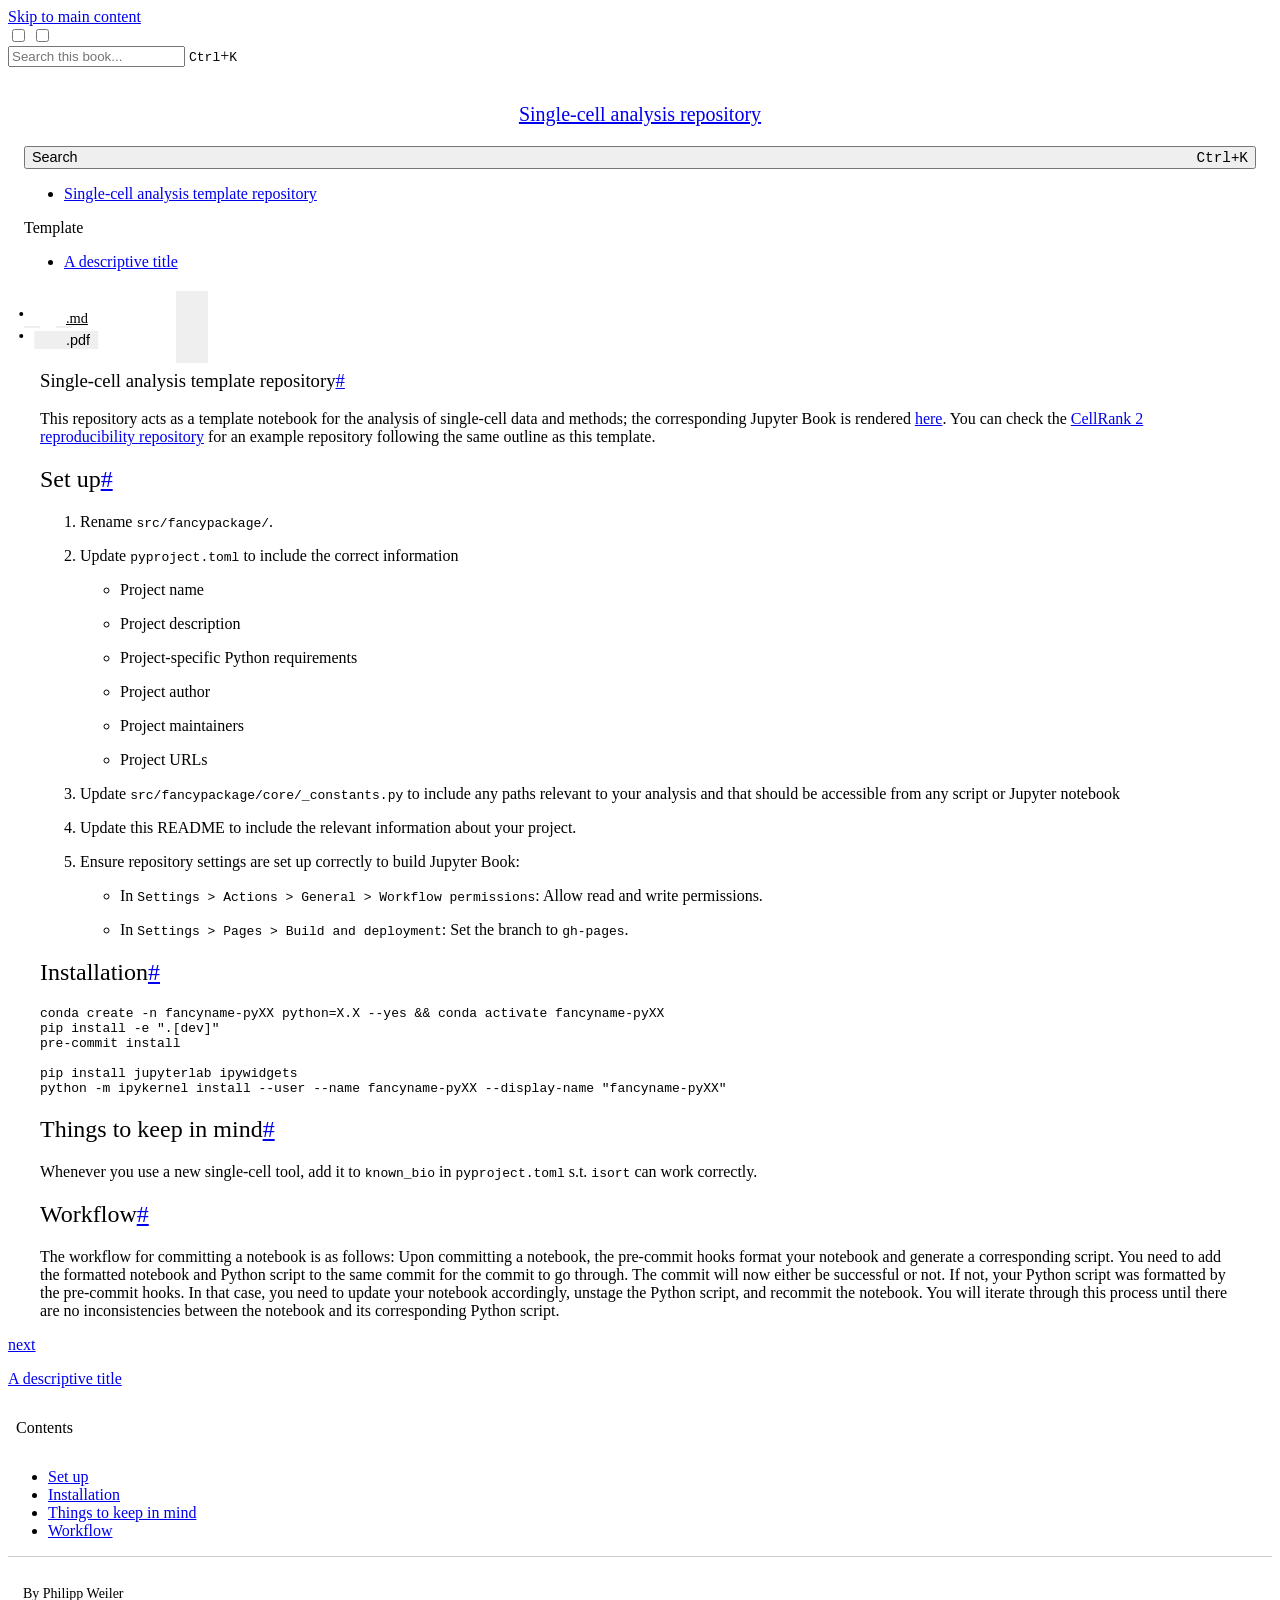
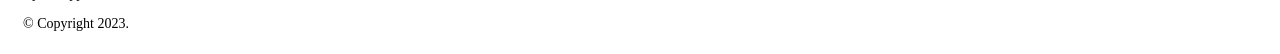
==== commit e2dedee0: "deploy: 118a6a860666e3d61f8853f7aa60813441fd01db" ====
--- a/index.html
+++ b/index.html
@@ -16,33 +16,30 @@
     document.documentElement.dataset.mode = localStorage.getItem("mode") || "";
     document.documentElement.dataset.theme = localStorage.getItem("theme") || "";
   </script>
-  <!-- 
-    this give us a css class that will be invisible only if js is disabled 
-  -->
-  <noscript>
-    <style>
-      .pst-js-only { display: none !important; }
-
-    </style>
-  </noscript>
   
   <!-- Loaded before other Sphinx assets -->
-  <link href="_static/styles/theme.css?digest=26a4bc78f4c0ddb94549" rel="stylesheet" />
-<link href="_static/styles/pydata-sphinx-theme.css?digest=26a4bc78f4c0ddb94549" rel="stylesheet" />
-
-    <link rel="stylesheet" type="text/css" href="_static/pygments.css?v=fa44fd50" />
-    <link rel="stylesheet" type="text/css" href="_static/styles/sphinx-book-theme.css?v=a3416100" />
+  <link href="_static/styles/theme.css?digest=dfe6caa3a7d634c4db9b" rel="stylesheet" />
+<link href="_static/styles/bootstrap.css?digest=dfe6caa3a7d634c4db9b" rel="stylesheet" />
+<link href="_static/styles/pydata-sphinx-theme.css?digest=dfe6caa3a7d634c4db9b" rel="stylesheet" />
+
+  
+  <link href="_static/vendor/fontawesome/6.5.2/css/all.min.css?digest=dfe6caa3a7d634c4db9b" rel="stylesheet" />
+  <link rel="preload" as="font" type="font/woff2" crossorigin href="_static/vendor/fontawesome/6.5.2/webfonts/fa-solid-900.woff2" />
+<link rel="preload" as="font" type="font/woff2" crossorigin href="_static/vendor/fontawesome/6.5.2/webfonts/fa-brands-400.woff2" />
+<link rel="preload" as="font" type="font/woff2" crossorigin href="_static/vendor/fontawesome/6.5.2/webfonts/fa-regular-400.woff2" />
+
+    <link rel="stylesheet" type="text/css" href="_static/pygments.css?v=03e43079" />
+    <link rel="stylesheet" type="text/css" href="_static/styles/sphinx-book-theme.css?v=eba8b062" />
     <link rel="stylesheet" type="text/css" href="_static/togglebutton.css?v=13237357" />
     <link rel="stylesheet" type="text/css" href="_static/copybutton.css?v=76b2166b" />
     <link rel="stylesheet" type="text/css" href="_static/mystnb.4510f1fc1dee50b3e5859aac5469c37c29e427902b24a333a5f9fcb2f0b3ac41.css" />
     <link rel="stylesheet" type="text/css" href="_static/sphinx-thebe.css?v=4fa983c6" />
     <link rel="stylesheet" type="text/css" href="_static/sphinx-design.min.css?v=95c83b7e" />
   
-  <!-- So that users can add custom icons -->
-  <script src="_static/scripts/fontawesome.js?digest=26a4bc78f4c0ddb94549"></script>
   <!-- Pre-loaded scripts that we'll load fully later -->
-  <link rel="preload" as="script" href="_static/scripts/bootstrap.js?digest=26a4bc78f4c0ddb94549" />
-<link rel="preload" as="script" href="_static/scripts/pydata-sphinx-theme.js?digest=26a4bc78f4c0ddb94549" />
+  <link rel="preload" as="script" href="_static/scripts/bootstrap.js?digest=dfe6caa3a7d634c4db9b" />
+<link rel="preload" as="script" href="_static/scripts/pydata-sphinx-theme.js?digest=dfe6caa3a7d634c4db9b" />
+  <script src="_static/vendor/fontawesome/6.5.2/js/all.min.js?digest=dfe6caa3a7d634c4db9b"></script>
 
     <script src="_static/documentation_options.js?v=9eb32ce0"></script>
     <script src="_static/doctools.js?v=9a2dae69"></script>
@@ -66,7 +63,6 @@
     <link rel="next" title="A descriptive title" href="template.html" />
   <meta name="viewport" content="width=device-width, initial-scale=1"/>
   <meta name="docsearch:language" content="en"/>
-  <meta name="docsearch:version" content="" />
   </head>
   
   
@@ -82,8 +78,19 @@
     <i class="fa-solid fa-arrow-up"></i>Back to top</button>
 
   
-  <dialog id="pst-search-dialog">
-    
+  <input type="checkbox"
+          class="sidebar-toggle"
+          id="pst-primary-sidebar-checkbox"/>
+  <label class="overlay overlay-primary" for="pst-primary-sidebar-checkbox"></label>
+  
+  <input type="checkbox"
+          class="sidebar-toggle"
+          id="pst-secondary-sidebar-checkbox"/>
+  <label class="overlay overlay-secondary" for="pst-secondary-sidebar-checkbox"></label>
+  
+  <div class="search-button__wrapper">
+    <div class="search-button__overlay"></div>
+    <div class="search-button__search-container">
 <form class="bd-search d-flex align-items-center"
       action="search.html"
       method="get">
@@ -91,6 +98,7 @@
   <input type="search"
          class="form-control"
          name="q"
+         id="search-input"
          placeholder="Search this book..."
          aria-label="Search this book..."
          autocomplete="off"
@@ -98,8 +106,8 @@
          autocapitalize="off"
          spellcheck="false"/>
   <span class="search-button__kbd-shortcut"><kbd class="kbd-shortcut__modifier">Ctrl</kbd>+<kbd>K</kbd></span>
-</form>
-  </dialog>
+</form></div>
+  </div>
 
   <div class="pst-async-banner-revealer d-none">
   <aside id="bd-header-version-warning" class="d-none d-print-none" aria-label="Version warning"></aside>
@@ -117,8 +125,7 @@
       
         
       
-      <dialog id="pst-primary-sidebar-modal"></dialog>
-      <div id="pst-primary-sidebar" class="bd-sidebar-primary bd-sidebar">
+      <div class="bd-sidebar-primary bd-sidebar">
         
 
   
@@ -148,11 +155,15 @@
 </a></div>
         <div class="sidebar-primary-item">
 
-<button class="btn search-button-field search-button__button pst-js-only" title="Search" aria-label="Search" data-bs-placement="bottom" data-bs-toggle="tooltip">
- <i class="fa-solid fa-magnifying-glass"></i>
- <span class="search-button__default-text">Search</span>
- <span class="search-button__kbd-shortcut"><kbd class="kbd-shortcut__modifier">Ctrl</kbd>+<kbd class="kbd-shortcut__modifier">K</kbd></span>
-</button></div>
+ <script>
+ document.write(`
+   <button class="btn search-button-field search-button__button" title="Search" aria-label="Search" data-bs-placement="bottom" data-bs-toggle="tooltip">
+    <i class="fa-solid fa-magnifying-glass"></i>
+    <span class="search-button__default-text">Search</span>
+    <span class="search-button__kbd-shortcut"><kbd class="kbd-shortcut__modifier">Ctrl</kbd>+<kbd class="kbd-shortcut__modifier">K</kbd></span>
+   </button>
+ `);
+ </script></div>
         <div class="sidebar-primary-item"><nav class="bd-links bd-docs-nav" aria-label="Main">
     <div class="bd-toc-item navbar-nav active">
         
@@ -288,16 +299,24 @@
 
 
 
-<button class="btn btn-sm nav-link pst-navbar-icon theme-switch-button pst-js-only" aria-label="Color mode" data-bs-title="Color mode"  data-bs-placement="bottom" data-bs-toggle="tooltip">
-  <i class="theme-switch fa-solid fa-sun                fa-lg" data-mode="light" title="Light"></i>
-  <i class="theme-switch fa-solid fa-moon               fa-lg" data-mode="dark"  title="Dark"></i>
-  <i class="theme-switch fa-solid fa-circle-half-stroke fa-lg" data-mode="auto"  title="System Settings"></i>
-</button>
-
-
-<button class="btn btn-sm pst-navbar-icon search-button search-button__button pst-js-only" title="Search" aria-label="Search" data-bs-placement="bottom" data-bs-toggle="tooltip">
+<script>
+document.write(`
+  <button class="btn btn-sm nav-link pst-navbar-icon theme-switch-button" title="light/dark" aria-label="light/dark" data-bs-placement="bottom" data-bs-toggle="tooltip">
+    <i class="theme-switch fa-solid fa-sun fa-lg" data-mode="light"></i>
+    <i class="theme-switch fa-solid fa-moon fa-lg" data-mode="dark"></i>
+    <i class="theme-switch fa-solid fa-circle-half-stroke fa-lg" data-mode="auto"></i>
+  </button>
+`);
+</script>
+
+
+<script>
+document.write(`
+  <button class="btn btn-sm pst-navbar-icon search-button search-button__button" title="Search" aria-label="Search" data-bs-placement="bottom" data-bs-toggle="tooltip">
     <i class="fa-solid fa-magnifying-glass fa-lg"></i>
-</button>
+  </button>
+`);
+</script>
 <button class="sidebar-toggle secondary-toggle btn btn-sm" title="Toggle secondary sidebar" data-bs-placement="bottom" data-bs-toggle="tooltip">
     <span class="fa-solid fa-list"></span>
 </button>
@@ -436,8 +455,7 @@
             
             
               
-                <dialog id="pst-secondary-sidebar-modal"></dialog>
-                <div id="pst-secondary-sidebar" class="bd-sidebar-secondary bd-toc"><div class="sidebar-secondary-items sidebar-secondary__inner">
+                <div class="bd-sidebar-secondary bd-toc"><div class="sidebar-secondary-items sidebar-secondary__inner">
 
 
   <div class="sidebar-secondary-item">
@@ -498,8 +516,8 @@
   </div>
   
   <!-- Scripts loaded after <body> so the DOM is not blocked -->
-  <script defer src="_static/scripts/bootstrap.js?digest=26a4bc78f4c0ddb94549"></script>
-<script defer src="_static/scripts/pydata-sphinx-theme.js?digest=26a4bc78f4c0ddb94549"></script>
+  <script src="_static/scripts/bootstrap.js?digest=dfe6caa3a7d634c4db9b"></script>
+<script src="_static/scripts/pydata-sphinx-theme.js?digest=dfe6caa3a7d634c4db9b"></script>
 
   <footer class="bd-footer">
   </footer>
--- a/_static/styles/sphinx-book-theme.css
+++ b/_static/styles/sphinx-book-theme.css
@@ -1,3 +1,4 @@
+@charset "UTF-8";
 /*! sphinx-book-theme CSS
  * BSD 3-Clause License
  * Copyright (c) 2020, EBP
@@ -5,5 +6,14 @@
  *
  * This follows the 7-1 pattern described here:
  * https://sass-guidelin.es/#architecture
- */html[data-theme=dark],html[data-theme=light]{--pst-font-size-base:none;--pst-color-secondary:#e89217}html[data-theme=light]{--sbt-color-announcement:#616161;--pst-color-primary:#176de8}html[data-theme=dark]{--pst-color-primary:#528fe4;--sbt-color-announcement:#616161;--pst-color-background:#121212}html{scroll-padding-top:4rem}.sbt-scroll-pixel-helper{height:0;left:0;position:absolute;top:0;width:0}.d-n,.onlyprint{display:none}@media print{.onlyprint{display:block!important}.noprint{display:none!important}}.bd-article-container h1,.bd-article-container h2,.bd-article-container h3,.bd-article-container h4,.bd-article-container h5,.bd-article-container p.caption{color:var(--pst-color-muted)}.bd-article-container h1,.bd-article-container h2{font-weight:500}a.brackets:before{color:inherit;font-family:inherit;margin-right:0}table{position:relative}@media print{.bd-main .bd-content{height:auto;margin-left:2rem}.bd-main .bd-content #jb-print-docs-body{margin-left:0}.bd-main .bd-content #jb-print-docs-body h1{font-size:3em;margin-bottom:0;text-align:center}.bd-main .bd-content .bd-article{padding-top:0}.bd-main .bd-content .bd-article h1:first-of-type{display:none}.bd-main .bd-content .container{min-width:0!important}.bd-main .bd-content h1{margin-bottom:1em;margin-top:1em}.bd-main .bd-content h1,.bd-main .bd-content h2,.bd-main .bd-content h3,.bd-main .bd-content h4{break-after:avoid;color:#000}.bd-main .bd-content table{break-inside:avoid}.bd-main .bd-content pre{word-wrap:break-word}.bd-main .bd-content a.headerlink{display:none}.bd-main .bd-content aside.margin,.bd-main .bd-content aside.sidebar,.bd-main .bd-content blockquote.epigraph{border:none}.bd-main .bd-content .footer{margin-top:1em}.bd-main .bd-content #jb-print-toc{margin-bottom:1.5rem;margin-left:0}.bd-main .bd-content #jb-print-toc .section-nav{border-left:0!important;list-style-type:disc!important;margin-left:3em!important}.bd-main .bd-content #jb-print-toc .section-nav a{text-decoration:none!important}.bd-main .bd-content #jb-print-toc .section-nav li{display:list-item!important}.bd-main .bd-content #jb-print-toc .section-nav .nav{display:none}.bd-main .bd-footer-content{display:none!important}}.bd-header-announcement{background-color:var(--sbt-color-announcement);color:#fff}.bd-main .bd-content{justify-content:left}.bd-main .bd-content .bd-article-container{min-width:0;overflow-x:unset;padding:0}@media(min-width:1200px){.bd-main .bd-content .bd-article-container{max-width:calc(100% - var(--pst-sidebar-secondary))}}.bd-main .bd-content .bd-article-container .bd-article{padding-left:2rem;padding-right:2rem}@media(max-width:768px){.bd-main .bd-content .bd-article-container .bd-article{padding-left:1rem;padding-right:1rem}}.bd-main .bd-content .bd-article-container details.above-input summary,.bd-main .bd-content .bd-article-container details.below-input summary{border-left:3px solid var(--pst-color-primary)}@media(min-width:768px){button.sidebar-toggle.primary-toggle{display:inline-block}}@media(max-width:768px){button.sidebar-toggle.primary-toggle{margin-bottom:0}}@media(min-width:1200px){button.sidebar-toggle.secondary-toggle{display:none}}@media(max-width:768px){button.sidebar-toggle.secondary-toggle{margin-bottom:0}}.bd-header-article{align-items:center;background-color:var(--pst-color-background);display:flex;font-size:.9em;padding:0 1rem;position:sticky;top:0;transition:left .2s;z-index:1020}@media(max-width:768px){.bd-header-article{height:3.5rem;padding:0 .5rem}}.scrolled .bd-header-article{box-shadow:0 6px 6px -6px var(--pst-color-shadow)}.bd-header-article .header-article__inner{padding:0}.bd-header-article .header-article-items{align-items:center;display:flex;height:3rem;width:100%}.bd-header-article .header-article-item{align-items:center;display:flex}.bd-header-article .article-header-buttons{display:flex}.bd-header-article .btn{align-items:center;border:none;color:var(--pst-color-text-muted);display:flex;font-size:1.3rem;padding-left:.5rem;padding-right:.5rem}.bd-header-article .btn svg{width:1.3rem}.bd-header-article .btn.show,.bd-header-article .btn:hover{border:none;color:var(--pst-color-text-base)}.bd-header-article .btn.show+.dropdown-menu,.bd-header-article .btn:hover+.dropdown-menu{display:block}.bd-header-article .btn:focus{box-shadow:none}.bd-header-article .btn.dropdown-toggle:after{display:none}.bd-header-article div.dropdown{align-items:center;display:flex}.bd-header-article .theme-switch-button{margin:0}.bd-header-article .theme-switch-button button,.bd-header-article .theme-switch-button i,.bd-header-article .theme-switch-button span{padding:0}.bd-header-article .theme-switch-button i,.bd-header-article .theme-switch-button span{transition:color .25s ease-out}.bd-header-article .theme-switch-button:active,.bd-header-article .theme-switch-button:hover{background-color:unset!important}.bd-header-article .theme-switch-button:active i,.bd-header-article .theme-switch-button:active span,.bd-header-article .theme-switch-button:hover i,.bd-header-article .theme-switch-button:hover span{color:var(--pst-color-text-base)}.bd-header-article .dropdown-menu{background-color:var(--pst-color-background);border-color:var(--pst-color-border);box-shadow:0 .2rem .5rem var(--pst-color-shadow),0 0 .0625rem var(--pst-color-shadow)!important;color:var(--pst-color-text-muted);top:2rem;transform:translateX(-75%)}.bd-header-article .dropdown-menu:hover{display:block}.bd-header-article .dropdown-menu .dropdown-item{align-items:center;display:inline-flex;font-size:1em;padding-left:.5em}.bd-header-article .dropdown-menu .dropdown-item:hover{background-color:initial;color:var(--pst-color-text-base);text-decoration:none}.bd-header-article .dropdown-menu .dropdown-item span img{height:1em}.bd-header-article .dropdown-menu .dropdown-item span.btn__icon-container{align-items:center;display:inline-flex;justify-content:center;width:1.7em}.bd-header{position:inherit}.bd-header button.sidebar-toggle{display:none}.bd-sidebar-primary{max-height:100vh;padding:1rem;top:0;transition:margin-left .25s ease 0s,opacity .25s ease 0s,visibility .25s ease 0s}@media(max-width:768px){.bd-sidebar-primary{z-index:1081}}.bd-sidebar-primary .sidebar-primary-items__start{border-top:none}@media(min-width:992px){.bd-sidebar-primary{flex-basis:20%}input#pst-primary-sidebar-checkbox:checked~.bd-container .bd-sidebar-primary{margin-left:-20%;opacity:0;visibility:hidden}}.bd-sidebar-secondary{top:0}@media(max-width:1200px){.bd-sidebar-secondary{z-index:1081}}.bd-sidebar-secondary .sidebar-secondary-items{display:flex;gap:.5rem;padding:0}.bd-sidebar-secondary .sidebar-secondary-items .sidebar-secondary-item{padding-bottom:0;padding-top:0}.bd-sidebar-secondary .onthispage{align-items:center;color:var(--pst-color-muted);display:flex;gap:.5rem;height:3rem;margin:0;min-height:3rem}@media(min-width:1200px){.bd-sidebar-secondary{background:var(--pst-color-background);height:fit-content;padding:0;transition:max-height .4s ease;z-index:2}.bd-sidebar-secondary .toc-item{border-left-color:var(--pst-color-surface);padding-top:0}.bd-sidebar-secondary .toc-item nav.page-toc{margin-bottom:0;transition:opacity .4s ease}.bd-sidebar-secondary.hide:not(:hover){max-height:3rem;overflow-y:hidden}.scrolled .bd-sidebar-secondary.hide:not(:hover){box-shadow:0 6px 6px -6px rgba(0,0,0,.3)}.bd-sidebar-secondary.hide:not(:hover) .onthispage:after{content:"";font-family:Font Awesome\ 5 Free;font-weight:900;opacity:1;padding-left:.5em;transition:opacity .3s ease}.bd-sidebar-secondary.hide:not(:hover) nav.page-toc{opacity:0}}footer{font-size:var(--sbt-font-size-small-1)}footer.bd-footer-content{border-top:1px solid #ccc;display:flex;flex-wrap:wrap;font-size:87.5%;padding:15px}footer.bd-footer-content .bd-footer-content__inner{padding-left:0}footer.bd-footer-content .bd-footer-content__inner p{margin-bottom:0}.bd-footer-article{padding:0 1rem}@media(max-width:768px){.bd-footer-article{padding:0 .5rem}}#pst-back-to-top{font-size:.8rem}@media(min-width:1200px){#pst-back-to-top{display:none!important}}.bd-sidebar-primary .navbar-icon-links{column-gap:.5rem}.bd-sidebar-primary .navbar-icon-links .nav-link i,.bd-sidebar-primary .navbar-icon-links .nav-link span{font-size:1.2rem}.bd-sidebar-primary .navbar-icon-links .nav-link img{font-size:.8rem}.navbar-brand{flex-direction:column;gap:.25rem;height:unset;justify-content:center;max-height:unset}.navbar-brand:hover{text-decoration:none}.navbar-brand .logo__title{font-size:1.25rem;text-align:center;white-space:normal}.navbar-brand .logo__image{height:unset}.bd-search-container{margin:2em}.bd-search-container #search-results h2:first-child{display:none}.search-button-field{display:none;font-size:.9rem;width:100%}.search-button-field .search-button__kbd-shortcut{margin-left:auto}@media(min-width:992px){.search-button{display:none!important}.search-button-field{display:flex}}div#searchbox{padding-left:2rem;padding-right:2rem}@media(max-width:768px){div#searchbox{padding-left:1rem;padding-right:1rem}}@media(min-width:768px){div#searchbox p.highlight-link{margin-left:0}div#searchbox p.highlight-link a{font-size:1rem}}img{max-width:100%}img.align-center{display:block;margin-left:auto;margin-right:auto}img.align-left{clear:left;float:left;margin-right:1em}img.align-right{clear:right;float:right;margin-left:1em}div.figure{margin-bottom:1em;text-align:center;width:100%}div.figure.align-left{text-align:left}div.figure.align-left p.caption{margin-left:0}div.figure.align-right{text-align:right}div.figure.align-right p.caption{margin-right:0}div.figure p.caption{margin:.5em 10%}div.figure.margin p.caption,div.figure.margin-caption p.caption{margin:.5em 0}div.figure.margin-caption p.caption{text-align:left}div.figure span.caption-number{font-weight:700}div.figure span{font-size:.9rem}label.margin-toggle{margin-bottom:0}label.margin-toggle.marginnote-label{display:none}label.margin-toggle sup{user-select:none}@media(max-width:992px){label.margin-toggle{color:#0071bc;cursor:pointer}label.margin-toggle.marginnote-label{display:inline}label.margin-toggle.marginnote-label:after{content:"⊕"}}input.margin-toggle{display:none}@media(max-width:992px){input.margin-toggle:checked+.marginnote,input.margin-toggle:checked+.sidenote{clear:both;display:block;float:left;left:1rem;margin:1rem 2.5%;position:relative;width:95%}}span.marginnote,span.sidenote{background-color:unset;border-left:none;float:right;font-size:.9em;margin-left:.5rem;position:relative;width:40%;z-index:2}span.marginnote sup,span.sidenote sup{user-select:none}@media(min-width:992px),print{span.marginnote,span.sidenote{clear:right;margin:0 -36% 0 0;width:33%}span.marginnote p.sidebar-title,span.sidenote p.sidebar-title{border-bottom:none;margin-bottom:-1rem;padding-left:0}span.marginnote p.sidebar-title~*,span.sidenote p.sidebar-title~*{padding-left:0;padding-right:0}}@media(max-width:992px){span.marginnote,span.sidenote{display:none}}aside.sidebar .note{margin:1rem;padding:0 0 1rem}aside.sidebar .admonition-title{margin:0 -1rem 0 0}aside.sidebar.margin .sidebar-title:empty{display:none}aside.sidebar.margin .admonition{margin:.5rem;padding-left:0;padding-right:0}aside.sidebar.margin .admonition .admonition-title{margin-left:0;margin-right:0}@media(min-width:992px){aside.sidebar.margin{border:none}aside.sidebar.margin .admonition{margin:1rem 0;padding:0 0 1rem}}.cell.tag_margin,.cell.tag_popout,.margin.docutils.container,aside.margin,div.margin,figure.margin{background-color:unset;float:right;font-size:.9em;margin-left:.5rem;position:relative;width:40%;z-index:2}@media(min-width:992px),print{.cell.tag_margin,.cell.tag_popout,.margin.docutils.container,aside.margin,div.margin,figure.margin{clear:right;margin:0 -36% 0 0;width:33%}.cell.tag_margin p.sidebar-title,.cell.tag_popout p.sidebar-title,.margin.docutils.container p.sidebar-title,aside.margin p.sidebar-title,div.margin p.sidebar-title,figure.margin p.sidebar-title{border-bottom:none;margin-bottom:-1rem;padding-left:0}.cell.tag_margin p.sidebar-title~*,.cell.tag_popout p.sidebar-title~*,.margin.docutils.container p.sidebar-title~*,aside.margin p.sidebar-title~*,div.margin p.sidebar-title~*,figure.margin p.sidebar-title~*{padding-left:0;padding-right:0}}.cell.tag_margin div.cell.tag_margin .cell_output,.cell.tag_popout div.cell.tag_margin .cell_output,.margin.docutils.container div.cell.tag_margin .cell_output,aside.margin div.cell.tag_margin .cell_output,div.margin div.cell.tag_margin .cell_output,figure.margin div.cell.tag_margin .cell_output{padding-left:0}div.figure.margin-caption figcaption,div.figure.margin-caption p.caption,figure.margin-caption figcaption{background-color:unset;float:right;font-size:.9em;margin-left:.5rem;position:relative;width:40%;z-index:2}@media(min-width:992px),print{div.figure.margin-caption figcaption,div.figure.margin-caption p.caption,figure.margin-caption figcaption{clear:right;margin:0 -36% 0 0;width:33%}div.figure.margin-caption figcaption p.sidebar-title,div.figure.margin-caption p.caption p.sidebar-title,figure.margin-caption figcaption p.sidebar-title{border-bottom:none;margin-bottom:-1rem;padding-left:0}div.figure.margin-caption figcaption p.sidebar-title~*,div.figure.margin-caption p.caption p.sidebar-title~*,figure.margin-caption figcaption p.sidebar-title~*{padding-left:0;padding-right:0}}.margin-caption figcaption{text-align:left}div.cell.tag_full-width,div.cell.tag_full_width,div.full-width,div.full_width{position:relative;z-index:2}@media(min-width:992px){div.cell.tag_full-width,div.cell.tag_full_width,div.full-width,div.full_width{max-width:136%;width:136%}}blockquote.epigraph,blockquote.highlights,blockquote.pull-quote{background-color:var(--pst-color-background);border-left:none;font-size:1.25em}blockquote div>p+p.attribution{color:#6c757d;font-size:.9em;font-style:normal;padding-right:2em;text-align:right}div[class*=highlight-],pre{clear:none}div.cell.tag_output_scroll div.cell_output,div.cell.tag_scroll-input div.cell_input,div.cell.tag_scroll-output div.cell_output{max-height:24em;overflow-y:auto}@media only print{div.utterances,hypothesis-sidebar{display:none}}.thebelab-cell{border:none!important;margin-right:.5em!important}.thebelab-cell .thebelab-input{padding-left:10px!important}.cell.docutils.container{padding-right:0!important}button.thebe-launch-button{font-size:1em;height:2.5em}
+ */html[data-theme=dark],html[data-theme=light]{--pst-font-size-base:none;--pst-color-secondary:#e89217}html[data-theme=light]{--sbt-color-announcement:#616161;--pst-color-primary:#176de8}html[data-theme=dark]{--pst-color-primary:#528fe4;--sbt-color-announcement:#616161;--pst-color-background:#121212}html{scroll-padding-top:4rem}.sbt-scroll-pixel-helper{height:0;left:0;position:absolute;top:0;width:0}.d-n,.onlyprint{display:none}@media print{.onlyprint{display:block!important}.noprint{display:none!important}}.bd-article-container h1,.bd-article-container h2,.bd-article-container h3,.bd-article-container h4,.bd-article-container h5,.bd-article-container p.caption{color:var(--pst-color-muted)}.bd-article-container h1,.bd-article-container h2{font-weight:500}a.brackets:before{color:inherit;font-family:inherit;margin-right:0}table{position:relative}@media print{.bd-main .bd-content{height:auto;margin-left:2rem}.bd-main .bd-content #jb-print-docs-body{margin-left:0}.bd-main .bd-content #jb-print-docs-body h1{font-size:3em;margin-bottom:0;text-align:center}.bd-main .bd-content .bd-article{padding-top:0}.bd-main .bd-content .bd-article h1:first-of-type{display:none}.bd-main .bd-content .container{min-width:0!important}.bd-main .bd-content h1{margin-bottom:1em;margin-top:1em}.bd-main .bd-content h1,.bd-main .bd-content h2,.bd-main .bd-content h3,.bd-main .bd-content h4{break-after:avoid;color:#000}.bd-main .bd-content table{break-inside:avoid}.bd-main .bd-content pre{word-wrap:break-word}.bd-main .bd-content a.headerlink{display:none}.bd-main .bd-content aside.margin,.bd-main .bd-content aside.sidebar,.bd-main .bd-content blockquote.epigraph{border:none}.bd-main .bd-content .footer{margin-top:1em}.bd-main .bd-content #jb-print-toc{margin-bottom:1.5rem;margin-left:0}.bd-main .bd-content #jb-print-toc .section-nav{border-left:0!important;list-style-type:disc!important;margin-left:3em!important}.bd-main .bd-content #jb-print-toc .section-nav a{text-decoration:none!important}.bd-main .bd-content #jb-print-toc .section-nav li{display:list-item!important}.bd-main .bd-content #jb-print-toc .section-nav .nav{display:none}.bd-main .bd-footer-content{display:none!important}}.bd-header-announcement{background-color:var(--sbt-color-announcement);color:#fff}.bd-main .bd-content{justify-content:left}.bd-main .bd-content .bd-article-container{min-width:0;overflow-x:unset;padding:0}@media (min-width:1200px){.bd-main .bd-content .bd-article-container{max-width:calc(100% - var(--pst-sidebar-secondary))}}.bd-main .bd-content .bd-article-container .bd-article{padding-left:2rem;padding-right:2rem}@media (max-width:768px){.bd-main .bd-content .bd-article-container .bd-article{padding-left:1rem;padding-right:1rem}}.bd-main .bd-content .bd-article-container details.above-input summary,.bd-main .bd-content .bd-article-container details.below-input summary{border-left:3px solid var(--pst-color-primary)}
+
+/*! sphinx-book-theme CSS
+ * BSD 3-Clause License
+ * Copyright (c) 2020, EBP
+ * All rights reserved.
+ *
+ * This follows the 7-1 pattern described here:
+ * https://sass-guidelin.es/#architecture
+ */@media (min-width:768px){button.sidebar-toggle.primary-toggle{display:inline-block}}@media (max-width:768px){button.sidebar-toggle.primary-toggle{margin-bottom:0}}@media (min-width:1200px){button.sidebar-toggle.secondary-toggle{display:none}}@media (max-width:768px){button.sidebar-toggle.secondary-toggle{margin-bottom:0}}.bd-header-article{align-items:center;background-color:var(--pst-color-background);display:flex;font-size:.9em;padding:0 1rem;position:sticky;top:0;transition:left .2s;z-index:1020}@media (max-width:768px){.bd-header-article{height:3.5rem;padding:0 .5rem}}.scrolled .bd-header-article{box-shadow:0 6px 6px -6px var(--pst-color-shadow)}.bd-header-article .header-article__inner{padding:0}.bd-header-article .header-article-items{align-items:center;display:flex;height:3rem;width:100%}.bd-header-article .header-article-item{align-items:center;display:flex}.bd-header-article .article-header-buttons{display:flex}.bd-header-article .btn{align-items:center;border:none;color:var(--pst-color-text-muted);display:flex;font-size:1.3rem;padding-left:.5rem;padding-right:.5rem}.bd-header-article .btn svg{width:1.3rem}.bd-header-article .btn.show,.bd-header-article .btn:hover{border:none;color:var(--pst-color-text-base)}.bd-header-article .btn.show+.dropdown-menu,.bd-header-article .btn:hover+.dropdown-menu{display:block}.bd-header-article .btn:focus{box-shadow:none}.bd-header-article .btn.dropdown-toggle:after{display:none}.bd-header-article div.dropdown{align-items:center;display:flex}.bd-header-article .theme-switch-button{margin:0}.bd-header-article .theme-switch-button button,.bd-header-article .theme-switch-button i,.bd-header-article .theme-switch-button span{padding:0}.bd-header-article .theme-switch-button i,.bd-header-article .theme-switch-button span{transition:color .25s ease-out}.bd-header-article .theme-switch-button:active,.bd-header-article .theme-switch-button:hover{background-color:unset!important}.bd-header-article .theme-switch-button:active i,.bd-header-article .theme-switch-button:active span,.bd-header-article .theme-switch-button:hover i,.bd-header-article .theme-switch-button:hover span{color:var(--pst-color-text-base)}.bd-header-article .dropdown-menu{background-color:var(--pst-color-background);border-color:var(--pst-color-border);box-shadow:0 .2rem .5rem var(--pst-color-shadow),0 0 .0625rem var(--pst-color-shadow)!important;color:var(--pst-color-text-muted);top:2rem;transform:translateX(-75%)}.bd-header-article .dropdown-menu:hover{display:block}.bd-header-article .dropdown-menu .dropdown-item{align-items:center;display:inline-flex;font-size:1em;padding-left:.5em}.bd-header-article .dropdown-menu .dropdown-item:hover{background-color:initial;color:var(--pst-color-text-base);text-decoration:none}.bd-header-article .dropdown-menu .dropdown-item span img{height:1em}.bd-header-article .dropdown-menu .dropdown-item span.btn__icon-container{align-items:center;display:inline-flex;justify-content:center;width:1.7em}.bd-header{position:inherit}.bd-header button.sidebar-toggle{display:none}.bd-sidebar-primary{max-height:100vh;padding:1rem;top:0;transition:margin-left .25s ease 0s,opacity .25s ease 0s,visibility .25s ease 0s}@media (max-width:768px){.bd-sidebar-primary{z-index:1081}}.bd-sidebar-primary .sidebar-primary-items__start{border-top:none}@media (min-width:992px){.bd-sidebar-primary{flex-basis:20%}input#pst-primary-sidebar-checkbox:checked~.bd-container .bd-sidebar-primary{margin-left:-20%;opacity:0;visibility:hidden}}.bd-sidebar-secondary{top:0}@media (max-width:1200px){.bd-sidebar-secondary{z-index:1081}}.bd-sidebar-secondary .sidebar-secondary-items{display:flex;gap:.5rem;padding:0}.bd-sidebar-secondary .sidebar-secondary-items .sidebar-secondary-item{padding-bottom:0;padding-top:0}.bd-sidebar-secondary .onthispage{align-items:center;color:var(--pst-color-muted);display:flex;gap:.5rem;height:3rem;margin:0;min-height:3rem}@media (min-width:1200px){.bd-sidebar-secondary{background:var(--pst-color-background);height:fit-content;padding:0;transition:max-height .4s ease;z-index:2}.bd-sidebar-secondary .toc-item{border-left-color:var(--pst-color-surface);padding-top:0}.bd-sidebar-secondary .toc-item nav.page-toc{margin-bottom:0;transition:opacity .4s ease}.bd-sidebar-secondary.hide:not(:hover){max-height:3rem;overflow-y:hidden}.scrolled .bd-sidebar-secondary.hide:not(:hover){box-shadow:0 6px 6px -6px rgba(0,0,0,.3)}.bd-sidebar-secondary.hide:not(:hover) .onthispage:after{content:"\f107";font-family:Font Awesome\ 5 Free;font-weight:900;opacity:1;padding-left:.5em;transition:opacity .3s ease}.bd-sidebar-secondary.hide:not(:hover) nav.page-toc{opacity:0}}footer{font-size:var(--sbt-font-size-small-1)}footer.bd-footer-content{border-top:1px solid #ccc;display:flex;flex-wrap:wrap;font-size:87.5%;padding:15px}footer.bd-footer-content .bd-footer-content__inner{padding-left:0}footer.bd-footer-content .bd-footer-content__inner p{margin-bottom:0}.bd-footer-article{padding:0 1rem}@media (max-width:768px){.bd-footer-article{padding:0 .5rem}}#pst-back-to-top{font-size:.8rem}@media (min-width:1200px){#pst-back-to-top{display:none!important}}.bd-sidebar-primary .navbar-icon-links{column-gap:.5rem}.bd-sidebar-primary .navbar-icon-links .nav-link i,.bd-sidebar-primary .navbar-icon-links .nav-link span{font-size:1.2rem}.bd-sidebar-primary .navbar-icon-links .nav-link img{font-size:.8rem}.navbar-brand{flex-direction:column;gap:.25rem;height:unset;justify-content:center;max-height:unset}.navbar-brand:hover{text-decoration:none}.navbar-brand .logo__title{font-size:1.25rem;text-align:center;white-space:normal}.navbar-brand .logo__image{height:unset}.bd-search-container{margin:2em}.bd-search-container #search-results h2:first-child{display:none}.search-button-field{display:none;font-size:.9rem;width:100%}.search-button-field .search-button__kbd-shortcut{margin-left:auto}@media (min-width:992px){.search-button{display:none!important}.search-button-field{display:flex}}div#searchbox{padding-left:2rem;padding-right:2rem}@media (max-width:768px){div#searchbox{padding-left:1rem;padding-right:1rem}}@media (min-width:768px){div#searchbox p.highlight-link{margin-left:0}div#searchbox p.highlight-link a{font-size:1rem}}img{max-width:100%}img.align-center{display:block;margin-left:auto;margin-right:auto}img.align-left{clear:left;float:left;margin-right:1em}img.align-right{clear:right;float:right;margin-left:1em}div.figure{margin-bottom:1em;text-align:center;width:100%}div.figure.align-left{text-align:left}div.figure.align-left p.caption{margin-left:0}div.figure.align-right{text-align:right}div.figure.align-right p.caption{margin-right:0}div.figure p.caption{margin:.5em 10%}div.figure.margin p.caption,div.figure.margin-caption p.caption{margin:.5em 0}div.figure.margin-caption p.caption{text-align:left}div.figure span.caption-number{font-weight:700}div.figure span{font-size:.9rem}label.margin-toggle{margin-bottom:0}label.margin-toggle.marginnote-label{display:none}label.margin-toggle sup{user-select:none}@media (max-width:992px){label.margin-toggle{color:#0071bc;cursor:pointer}label.margin-toggle.marginnote-label{display:inline}label.margin-toggle.marginnote-label:after{content:"⊕"}}input.margin-toggle{display:none}@media (max-width:992px){input.margin-toggle:checked+.marginnote,input.margin-toggle:checked+.sidenote{clear:both;display:block;float:left;left:1rem;margin:1rem 2.5%;position:relative;width:95%}}span.marginnote,span.sidenote{background-color:unset;border-left:none;float:right;font-size:.9em;margin-left:.5rem;position:relative;width:40%;z-index:2}@media (min-width:992px),print{span.marginnote,span.sidenote{clear:right;margin:0 -36% 0 0;width:33%}span.marginnote p.sidebar-title,span.sidenote p.sidebar-title{border-bottom:none;margin-bottom:-1rem;padding-left:0}span.marginnote p.sidebar-title~*,span.sidenote p.sidebar-title~*{padding-left:0;padding-right:0}}span.marginnote sup,span.sidenote sup{user-select:none}@media (max-width:992px){span.marginnote,span.sidenote{display:none}}aside.sidebar .note{margin:1rem;padding:0 0 1rem}aside.sidebar .admonition-title{margin:0 -1rem 0 0}aside.sidebar.margin .sidebar-title:empty{display:none}aside.sidebar.margin .admonition{margin:.5rem;padding-left:0;padding-right:0}aside.sidebar.margin .admonition .admonition-title{margin-left:0;margin-right:0}@media (min-width:992px){aside.sidebar.margin{border:none}aside.sidebar.margin .admonition{margin:1rem 0;padding:0 0 1rem}}.cell.tag_margin,.cell.tag_popout,.margin.docutils.container,aside.margin,div.margin,figure.margin{background-color:unset;float:right;font-size:.9em;margin-left:.5rem;position:relative;width:40%;z-index:2}@media (min-width:992px),print{.cell.tag_margin,.cell.tag_popout,.margin.docutils.container,aside.margin,div.margin,figure.margin{clear:right;margin:0 -36% 0 0;width:33%}.cell.tag_margin p.sidebar-title,.cell.tag_popout p.sidebar-title,.margin.docutils.container p.sidebar-title,aside.margin p.sidebar-title,div.margin p.sidebar-title,figure.margin p.sidebar-title{border-bottom:none;margin-bottom:-1rem;padding-left:0}.cell.tag_margin p.sidebar-title~*,.cell.tag_popout p.sidebar-title~*,.margin.docutils.container p.sidebar-title~*,aside.margin p.sidebar-title~*,div.margin p.sidebar-title~*,figure.margin p.sidebar-title~*{padding-left:0;padding-right:0}}.cell.tag_margin div.cell.tag_margin .cell_output,.cell.tag_popout div.cell.tag_margin .cell_output,.margin.docutils.container div.cell.tag_margin .cell_output,aside.margin div.cell.tag_margin .cell_output,div.margin div.cell.tag_margin .cell_output,figure.margin div.cell.tag_margin .cell_output{padding-left:0}div.figure.margin-caption figcaption,div.figure.margin-caption p.caption,figure.margin-caption figcaption{background-color:unset;float:right;font-size:.9em;margin-left:.5rem;position:relative;width:40%;z-index:2}@media (min-width:992px),print{div.figure.margin-caption figcaption,div.figure.margin-caption p.caption,figure.margin-caption figcaption{clear:right;margin:0 -36% 0 0;width:33%}div.figure.margin-caption figcaption p.sidebar-title,div.figure.margin-caption p.caption p.sidebar-title,figure.margin-caption figcaption p.sidebar-title{border-bottom:none;margin-bottom:-1rem;padding-left:0}div.figure.margin-caption figcaption p.sidebar-title~*,div.figure.margin-caption p.caption p.sidebar-title~*,figure.margin-caption figcaption p.sidebar-title~*{padding-left:0;padding-right:0}}.margin-caption figcaption{text-align:left}div.cell.tag_full-width,div.cell.tag_full_width,div.full-width,div.full_width{position:relative;z-index:2}@media (min-width:992px){div.cell.tag_full-width,div.cell.tag_full_width,div.full-width,div.full_width{max-width:136%;width:136%}}blockquote.epigraph,blockquote.highlights,blockquote.pull-quote{background-color:var(--pst-color-background);border-left:none;font-size:1.25em}blockquote div>p+p.attribution{color:#6c757d;font-size:.9em;font-style:normal;padding-right:2em;text-align:right}div[class*=highlight-],pre{clear:none}div.cell.tag_output_scroll div.cell_output,div.cell.tag_scroll-input div.cell_input,div.cell.tag_scroll-output div.cell_output{max-height:24em;overflow-y:auto}@media only print{div.utterances,hypothesis-sidebar{display:none}}.thebelab-cell{border:none!important;margin-right:.5em!important}.thebelab-cell .thebelab-input{padding-left:10px!important}.cell.docutils.container{padding-right:0!important}button.thebe-launch-button{font-size:1em;height:2.5em}
 /*# sourceMappingURL=sphinx-book-theme.css.map*/
